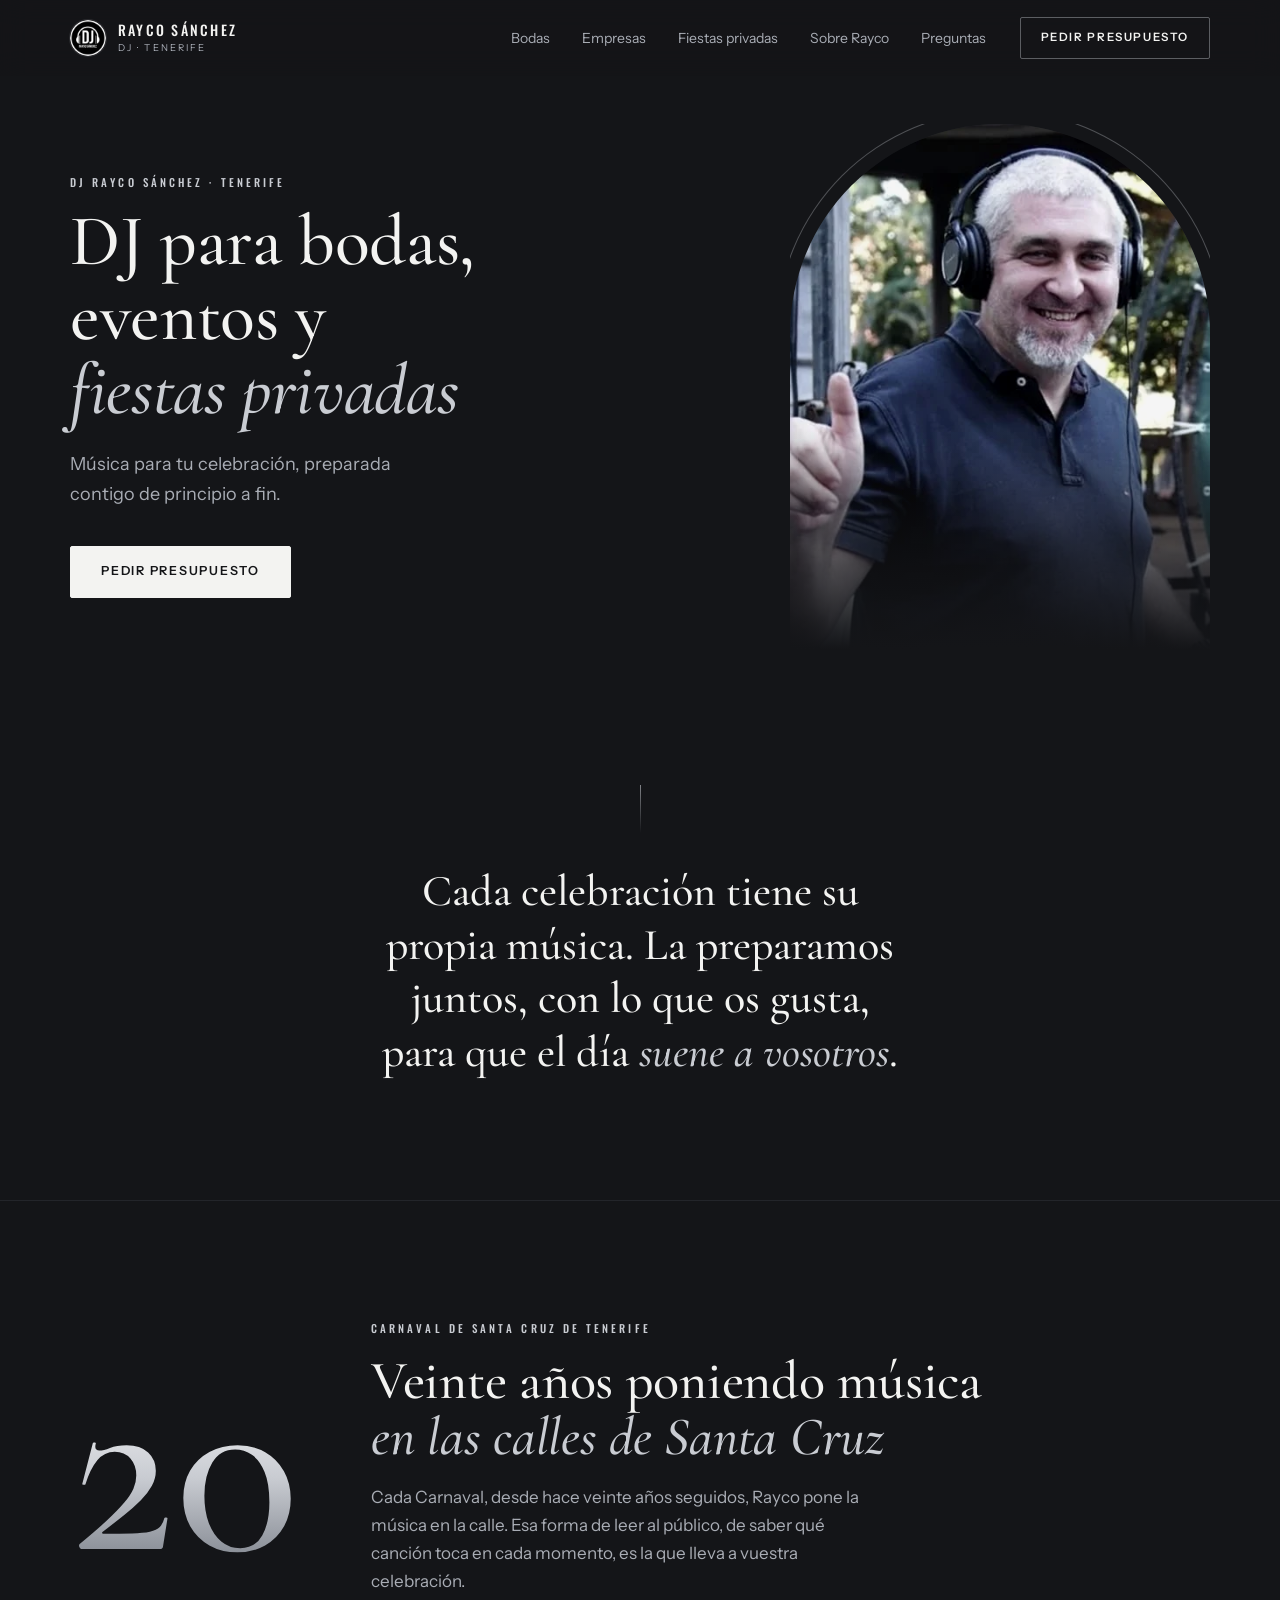
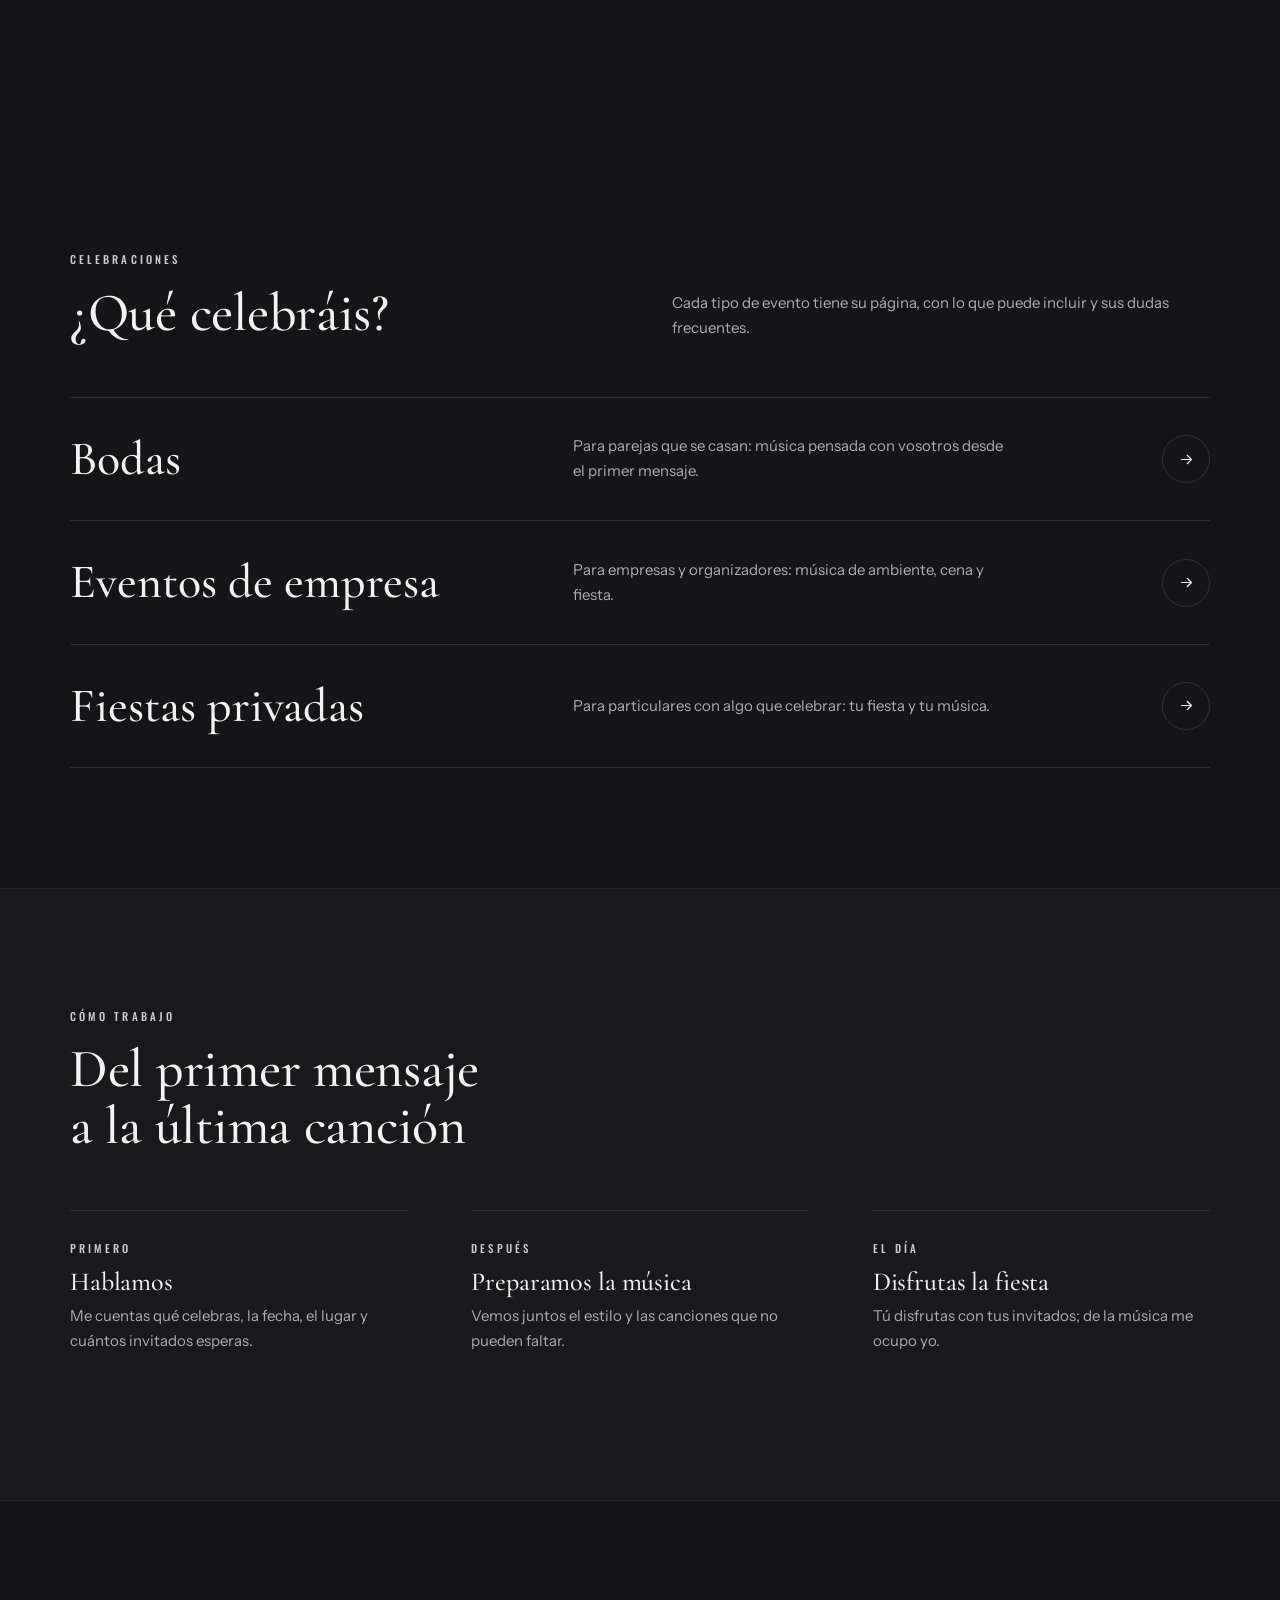
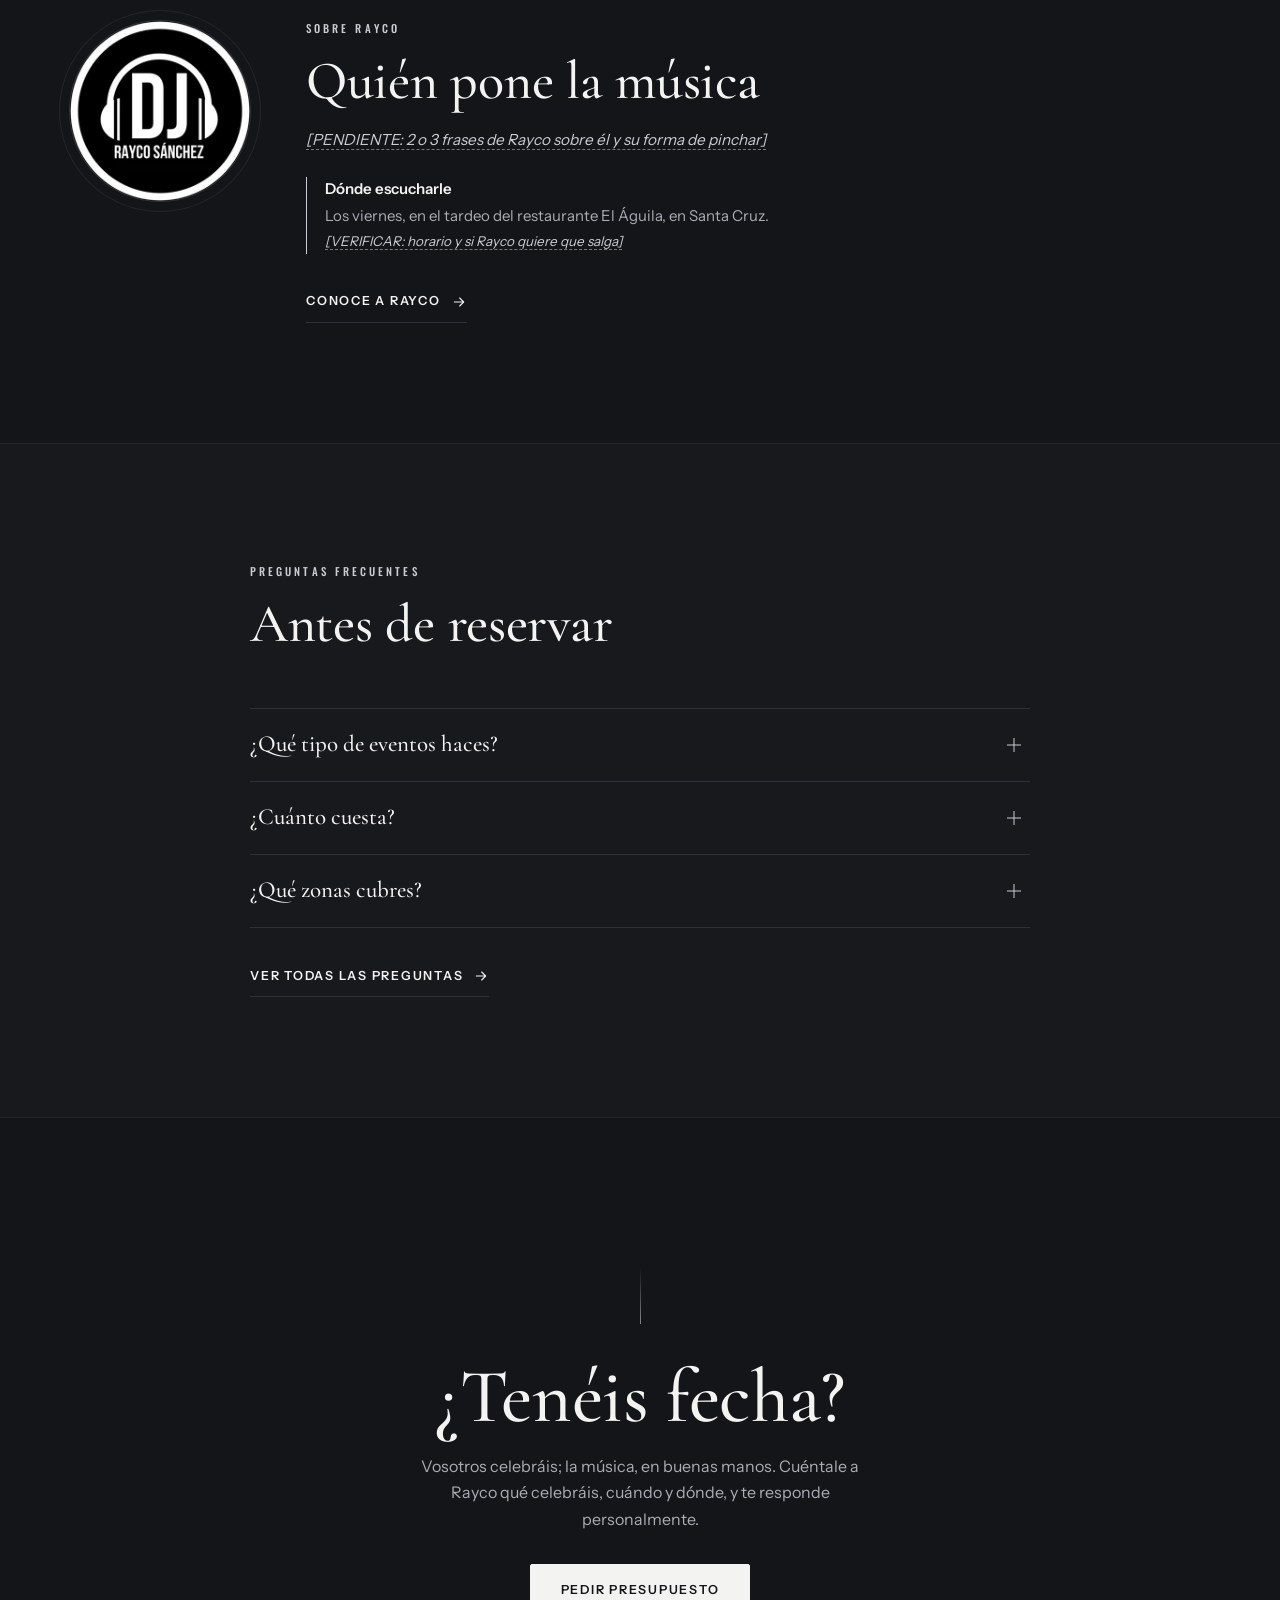
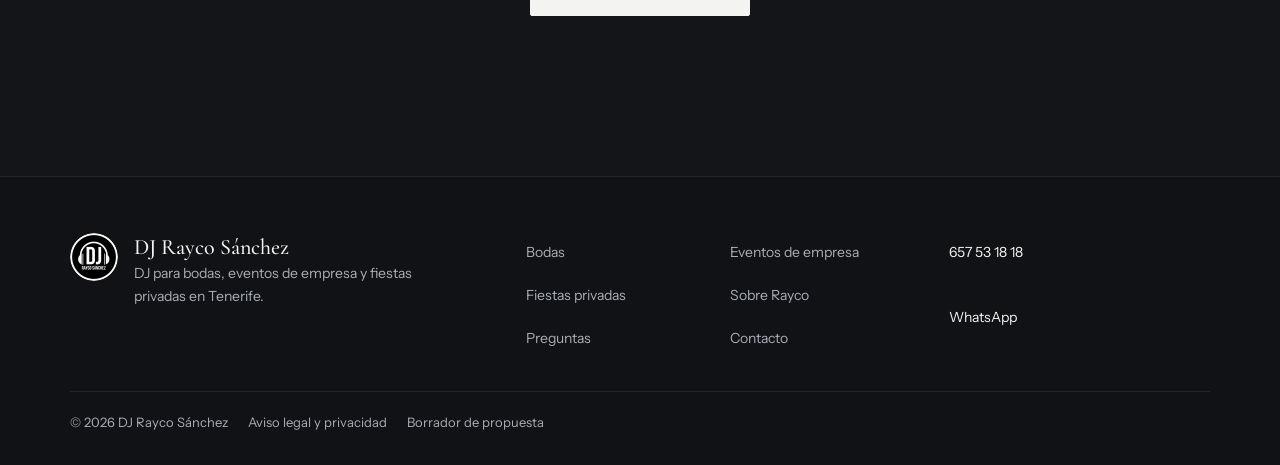
==== index.html @ 78d3677a "Demo privada de la web de DJ Rayco Sánchez (versión 3, borrador) Co-Authored-By: Claude Opus 5.5 <no" ====
<!doctype html>
<html lang="es">
<head>
<meta charset="utf-8">
<meta name="viewport" content="width=device-width, initial-scale=1, viewport-fit=cover">
<meta name="robots" content="noindex, nofollow">
<title>DJ Rayco Sánchez · DJ para bodas, eventos y fiestas privadas</title>
<meta name="description" content="DJ Rayco Sánchez: DJ para bodas, eventos de empresa y fiestas privadas en Tenerife. Pide presupuesto o llama al 657 53 18 18.">
<link rel="canonical" href="https://DOMINIO-PENDIENTE/">
<meta name="theme-color" content="#141518">
<meta property="og:type" content="website">
<meta property="og:locale" content="es_ES">
<meta property="og:site_name" content="DJ Rayco Sánchez">
<meta property="og:title" content="DJ Rayco Sánchez · DJ para bodas, eventos y fiestas privadas">
<meta property="og:description" content="DJ Rayco Sánchez: DJ para bodas, eventos de empresa y fiestas privadas en Tenerife. Pide presupuesto o llama al 657 53 18 18.">
<meta property="og:url" content="https://DOMINIO-PENDIENTE/">
<meta property="og:image" content="https://DOMINIO-PENDIENTE/img/og-rayco.jpg">
<meta property="og:image:width" content="1200"><meta property="og:image:height" content="630">
<meta name="twitter:card" content="summary_large_image">
<link rel="icon" type="image/png" sizes="32x32" href="img/favicon-32.png">
<link rel="apple-touch-icon" href="img/apple-touch-icon.png">
<link rel="preload" href="fuentes/cormorant-garamond-latin-500-normal.woff2" as="font" type="font/woff2" crossorigin>
<link rel="preload" as="image" href="img/rayco-portada-720.webp" imagesrcset="img/rayco-portada-480.webp 480w, img/rayco-portada-720.webp 720w, img/rayco-portada-960.webp 960w" imagesizes="(min-width:1000px) 440px, (min-width:600px) 400px, 86vw">
<link rel="stylesheet" href="css/estilo.css">
<script type="application/ld+json">{"@context": "https://schema.org", "@type": "Person", "name": "DJ Rayco Sánchez", "jobTitle": "DJ", "telephone": "+34657531818", "url": "https://DOMINIO-PENDIENTE/", "image": "https://DOMINIO-PENDIENTE/img/rayco-portada-720.webp", "knowsAbout": ["Bodas", "Eventos de empresa", "Fiestas privadas"]}</script>
<script type="application/ld+json">{"@context": "https://schema.org", "@type": "WebSite", "name": "DJ Rayco Sánchez", "url": "https://DOMINIO-PENDIENTE/", "inLanguage": "es"}</script>
</head>
<body>
<a class="saltar" href="#contenido">Saltar al contenido</a>
<header class="cabecera">
  <div class="envoltura">
    <a class="marca" href="./" aria-label="DJ Rayco Sánchez, inicio"><img src="img/logo-96.webp" width="36" height="36" alt=""><span>Rayco Sánchez<small>DJ · Tenerife</small></span></a>
    <nav class="menu" aria-label="Principal"><ul><li><a href="bodas/">Bodas</a></li><li><a href="empresas/">Empresas</a></li><li><a href="fiestas/">Fiestas privadas</a></li><li><a href="sobre-rayco/">Sobre Rayco</a></li><li><a href="preguntas/">Preguntas</a></li></ul></nav>
    <a class="boton fino cab-presupuesto" href="contacto/">Pedir presupuesto</a>
    <button class="abrir-menu" type="button" aria-expanded="false" aria-controls="menu-movil"><span>Menú</span><i aria-hidden="true"></i></button>
  </div>
</header>
<div class="menu-movil" id="menu-movil" role="dialog" aria-modal="true" aria-label="Menú" aria-hidden="true" inert>
  <div class="arriba"><a class="marca" href="./" aria-label="DJ Rayco Sánchez, inicio"><img src="img/logo-96.webp" width="36" height="36" alt=""><span>Rayco Sánchez<small>DJ · Tenerife</small></span></a><button class="cerrar" type="button" aria-label="Cerrar menú"><svg viewBox="0 0 24 24" fill="none" stroke="currentColor" stroke-width="1.8" stroke-linecap="round" stroke-linejoin="round" aria-hidden="true"><path d="M6 6l12 12M18 6L6 18"/></svg></button></div>
  <nav aria-label="Menú del móvil"><ul><li><a href="./" aria-current="page">Inicio</a></li><li><a href="bodas/">Bodas</a></li><li><a href="empresas/">Eventos de empresa</a></li><li><a href="fiestas/">Fiestas privadas</a></li><li><a href="sobre-rayco/">Sobre Rayco</a></li><li><a href="preguntas/">Preguntas</a></li><li><a href="contacto/">Contacto</a></li></ul></nav>
  <div class="pie-menu">
    <a class="boton principal" href="contacto/">Pedir presupuesto</a>
    <p>o llama al <a href="tel:+34657531818">657 53 18 18</a></p>
  </div>
</div>
<main id="contenido">
<section class="portada" aria-labelledby="t-portada">
  <div class="envoltura">
    <figure class="arco entra" style="--i:0">
      <picture><img src="img/rayco-portada-720.webp" srcset="img/rayco-portada-480.webp 480w, img/rayco-portada-720.webp 720w, img/rayco-portada-960.webp 960w" sizes="(min-width:1000px) 440px, (min-width:600px) 400px, 86vw" width="720" height="900" alt="Rayco Sánchez sonriendo con los cascos puestos junto a su equipo de DJ, al aire libre" fetchpriority="high"></picture>
    </figure>
    <div class="portada-texto">
      <p class="ante entra" style="--i:1">DJ Rayco Sánchez · Tenerife</p>
      <h1 id="t-portada" class="entra" style="--i:2">DJ para bodas, eventos y <em>fiestas privadas</em></h1>
      <p class="entradilla entra" style="--i:3">Música para tu celebración, preparada contigo de principio a fin.</p>
      <div class="entra" style="--i:4"><a class="boton principal" href="contacto/" data-cta>Pedir presupuesto</a></div>
    </div>
  </div>
</section>

<section class="presentacion" aria-label="Cómo es Rayco">
  <div class="envoltura">
    <p class="frase">Cada celebración tiene su propia música. La preparamos juntos, con lo que os gusta, para que el día <em>suene a vosotros</em>.</p>
  </div>
</section>

<section class="carnaval" aria-labelledby="t-carnaval">
  <div class="envoltura">
    <p class="cifra" aria-hidden="true">20</p>
    <div>
      <p class="ante">Carnaval de Santa Cruz de Tenerife</p>
      <h2 id="t-carnaval">Veinte años poniendo música <em>en las calles de Santa Cruz</em></h2>
      <p class="entradilla">Cada Carnaval, desde hace veinte años seguidos, Rayco pone la música en la calle. Esa forma de leer al público, de saber qué canción toca en cada momento, es la que lleva a vuestra celebración.</p>
    </div>
  </div>
</section>

<section class="seccion" aria-labelledby="t-celebraciones">
  <div class="envoltura">
    <div class="titulo-seccion"><p class="ante">Celebraciones</p><h2 id="t-celebraciones">¿Qué celebráis?</h2><p class="nota">Cada tipo de evento tiene su página, con lo que puede incluir y sus dudas frecuentes.</p></div>
    <ul class="celebraciones"><li class="aparece" style="--i:0"><a href="bodas/">
  <span class="nombre">Bodas</span>
  <span class="desc">Para parejas que se casan: música pensada con vosotros desde el primer mensaje.</span>
  <span class="ir"><svg viewBox="0 0 24 24" fill="none" stroke="currentColor" stroke-width="1.6" stroke-linecap="round" stroke-linejoin="round" aria-hidden="true"><path d="M5 12h14M13 6l6 6-6 6"/></svg></span>
</a></li><li class="aparece" style="--i:1"><a href="empresas/">
  <span class="nombre">Eventos de empresa</span>
  <span class="desc">Para empresas y organizadores: música de ambiente, cena y fiesta.</span>
  <span class="ir"><svg viewBox="0 0 24 24" fill="none" stroke="currentColor" stroke-width="1.6" stroke-linecap="round" stroke-linejoin="round" aria-hidden="true"><path d="M5 12h14M13 6l6 6-6 6"/></svg></span>
</a></li><li class="aparece" style="--i:2"><a href="fiestas/">
  <span class="nombre">Fiestas privadas</span>
  <span class="desc">Para particulares con algo que celebrar: tu fiesta y tu música.</span>
  <span class="ir"><svg viewBox="0 0 24 24" fill="none" stroke="currentColor" stroke-width="1.6" stroke-linecap="round" stroke-linejoin="round" aria-hidden="true"><path d="M5 12h14M13 6l6 6-6 6"/></svg></span>
</a></li></ul>
  </div>
</section>

<section class="seccion tono" aria-labelledby="t-como">
  <div class="envoltura">
    <div class="titulo-seccion"><p class="ante">Cómo trabajo</p><h2 id="t-como">Del primer mensaje a la última canción</h2></div>
    <ol class="pasos"><li class="aparece" style="--i:0"><span class="cuando">Primero</span><h3>Hablamos</h3><p>Me cuentas qué celebras, la fecha, el lugar y cuántos invitados esperas.</p></li><li class="aparece" style="--i:1"><span class="cuando">Después</span><h3>Preparamos la música</h3><p>Vemos juntos el estilo y las canciones que no pueden faltar.</p></li><li class="aparece" style="--i:2"><span class="cuando">El día</span><h3>Disfrutas la fiesta</h3><p>Tú disfrutas con tus invitados; de la música me ocupo yo.</p></li></ol>
  </div>
</section>

<section class="seccion" aria-labelledby="t-sobre">
  <div class="envoltura sobre-corto">
    <img class="logo-grande" src="img/logo-192.webp" width="192" height="192" alt="Logo de DJ Rayco Sánchez: cascos alrededor de las letras DJ" loading="lazy">
    <div>
      <p class="ante">Sobre Rayco</p>
      <h2 id="t-sobre">Quién pone la música</h2>
      <p class="entradilla"><span class="pend">[PENDIENTE: 2 o 3 frases de Rayco sobre él y su forma de pinchar]</span></p>
      <p class="donde"><strong>Dónde escucharle</strong>Los viernes, en el tardeo del restaurante El Águila, en Santa Cruz. <span class="pend">[VERIFICAR: horario y si Rayco quiere que salga]</span></p>
      <a class="enlace" href="sobre-rayco/">Conoce a Rayco <svg viewBox="0 0 24 24" fill="none" stroke="currentColor" stroke-width="1.6" stroke-linecap="round" stroke-linejoin="round" aria-hidden="true"><path d="M5 12h14M13 6l6 6-6 6"/></svg></a>
    </div>
  </div>
</section>

<section class="seccion tono" aria-labelledby="t-dudas">
  <div class="envoltura estrecha">
    <div class="titulo-seccion"><p class="ante">Preguntas frecuentes</p><h2 id="t-dudas">Antes de reservar</h2></div>
    <div class="preguntas"><details><summary>¿Qué tipo de eventos haces?<i aria-hidden="true"></i></summary><div class="respuesta"><p>Bodas, eventos de empresa y fiestas privadas.</p></div></details><details><summary>¿Cuánto cuesta?<i aria-hidden="true"></i></summary><div class="respuesta"><p>Depende de la fecha, el lugar y lo que necesites. Cuéntaselo a Rayco en el formulario y te prepara el presupuesto.</p></div></details><details><summary>¿Qué zonas cubres?<i aria-hidden="true"></i></summary><div class="respuesta"><p>Trabajo en Tenerife. <span class="pend">[PENDIENTE: zonas o municipios de la isla que cubre]</span></p></div></details></div>
    <a class="enlace" href="preguntas/">Ver todas las preguntas <svg viewBox="0 0 24 24" fill="none" stroke="currentColor" stroke-width="1.6" stroke-linecap="round" stroke-linejoin="round" aria-hidden="true"><path d="M5 12h14M13 6l6 6-6 6"/></svg></a>
  </div>
</section>

<section class="final" aria-labelledby="final-t">
  <div class="envoltura">
    <span class="adorno" aria-hidden="true"></span>
    <h2 id="final-t">¿Tenéis fecha?</h2>
    <p>Vosotros celebráis; la música, en buenas manos. Cuéntale a Rayco qué celebráis, cuándo y dónde, y te responde personalmente.</p>
    <a class="boton principal" href="contacto/" data-cta>Pedir presupuesto</a>
  </div>
</section>
</main>
<footer class="pie">
  <div class="envoltura">
    <div class="pie-marca">
      <img src="img/logo-96.webp" width="48" height="48" alt="Logo de DJ Rayco Sánchez" loading="lazy">
      <p><strong>DJ Rayco Sánchez</strong><br>DJ para bodas, eventos de empresa y fiestas privadas en Tenerife.</p>
    </div>
    <nav aria-label="Pie"><ul><li><a href="bodas/">Bodas</a></li><li><a href="empresas/">Eventos de empresa</a></li><li><a href="fiestas/">Fiestas privadas</a></li><li><a href="sobre-rayco/">Sobre Rayco</a></li><li><a href="preguntas/">Preguntas</a></li><li><a href="contacto/">Contacto</a></li></ul></nav>
    <ul class="pie-contacto">
      <li><a href="tel:+34657531818">657 53 18 18</a></li>
      <li><a href="https://wa.me/34657531818?text=Hola%2C%20Rayco.%20Quiero%20pedir%20presupuesto%20para%20mi%20evento." target="_blank" rel="noopener">WhatsApp</a></li>
    </ul>
    <div class="legal"><span>© 2026 DJ Rayco Sánchez</span><a href="legal/">Aviso legal y privacidad</a><span>Borrador de propuesta</span></div>
  </div>
</footer>
<aside class="accion-fija" aria-label="Contactar con Rayco">
  <a class="presu" href="contacto/">Pedir presupuesto</a>
  <a class="tel" href="tel:+34657531818" aria-label="Llamar a Rayco al 657 53 18 18"><svg viewBox="0 0 24 24" fill="none" stroke="currentColor" stroke-width="1.6" stroke-linecap="round" stroke-linejoin="round" aria-hidden="true"><path d="M5 4h4l2 5-2.5 1.5a11 11 0 0 0 5 5L15 13l5 2v4a2 2 0 0 1-2 2A16 16 0 0 1 3 6a2 2 0 0 1 2-2"/></svg></a>
</aside>
<script src="js/web.js" defer></script>
</body>
</html>
---- css/estilo.css ----
/* DJ Rayco Sánchez · borrador de propuesta (versión 3)
   Elegante y sencilla: grafito con capas, blanco y plata. Titulares con serif fina, textos limpios.
   Un solo gesto de marca: el arco que enmarca la foto de Rayco en la portada. */

@font-face{font-family:"Cormorant Garamond";src:url("../fuentes/cormorant-garamond-latin-500-normal.woff2") format("woff2");font-weight:500;font-style:normal;font-display:swap}
@font-face{font-family:"Cormorant Garamond";src:url("../fuentes/cormorant-garamond-latin-500-italic.woff2") format("woff2");font-weight:500;font-style:italic;font-display:swap}
@font-face{font-family:"Oswald";src:url("../fuentes/oswald-latin-500-normal.woff2") format("woff2");font-weight:500;font-display:swap}
@font-face{font-family:"Instrument Sans";src:url("../fuentes/instrument-sans-latin-400-normal.woff2") format("woff2");font-weight:400;font-display:swap}
@font-face{font-family:"Instrument Sans";src:url("../fuentes/instrument-sans-latin-600-normal.woff2") format("woff2");font-weight:600;font-display:swap}

:root{
  --fondo:#141518;        /* grafito: oscuro, pero no negro puro */
  --fondo2:#18191d;
  --capa:#1e2024;
  --linea:#2e3137;
  --linea-suave:#23252a;
  --blanco:#f3f3f1;
  --gris:#a9adb5;
  --plata:#c9ccd2;
  --serif:"Cormorant Garamond","Iowan Old Style","Times New Roman",serif;
  --etiqueta:"Oswald","Arial Narrow",sans-serif;
  --texto:"Instrument Sans",system-ui,-apple-system,"Segoe UI",sans-serif;
  --ancho:1180px;
  --cab:64px;
  --sale:cubic-bezier(.23,1,.32,1);
  color-scheme:dark;
}

*,*::before,*::after{box-sizing:border-box}
html{-webkit-text-size-adjust:100%;scroll-padding-top:calc(var(--cab) + 16px)}
body{margin:0;background:var(--fondo);color:var(--blanco);font:400 16px/1.65 var(--texto);overflow-x:hidden;-webkit-tap-highlight-color:transparent;
  padding-bottom:calc(84px + env(safe-area-inset-bottom))}
img{max-width:100%;height:auto;display:block}
a{color:inherit}
:focus-visible{outline:1.5px solid var(--blanco);outline-offset:3px;border-radius:2px}
.oculto{position:absolute!important;width:1px;height:1px;overflow:hidden;clip:rect(0 0 0 0);white-space:nowrap}
.saltar{position:absolute;left:12px;top:-60px;z-index:100;background:var(--blanco);color:#111;padding:10px 14px;font-weight:600;text-decoration:none}
.saltar:focus{top:12px}
.envoltura{width:100%;max-width:var(--ancho);margin:0 auto;padding-left:max(20px,env(safe-area-inset-left,0px));padding-right:max(20px,env(safe-area-inset-right,0px))}
.envoltura.estrecha{max-width:820px}

/* Lo que falta confirmar: discreto pero visible */
.pend{color:var(--plata);border-bottom:1px dashed rgba(201,204,210,.55);font:italic 400 .9em/1.5 var(--texto);letter-spacing:0;text-transform:none}

/* Tipografía */
h1,h2,h3{font-family:var(--serif);font-weight:500;line-height:1.04;letter-spacing:-.005em;margin:0;text-wrap:balance}
h1{font-size:clamp(38px,10.4vw,74px)}
h2{font-size:clamp(34px,7.6vw,54px)}
h3{font-size:26px;line-height:1.1}
em{font-style:italic;color:var(--plata)}
p{margin:0 0 1em}
.ante{font:500 11px/1.3 var(--etiqueta);letter-spacing:.28em;text-transform:uppercase;color:var(--plata);margin:0 0 18px}
.entradilla{color:var(--gris);font-size:17px;max-width:46ch}
.nota{color:var(--gris);font-size:15px;max-width:56ch;margin:14px 0 0}

/* Botones: rectos, finos y formales */
.botones{display:flex;flex-wrap:wrap;gap:12px}
.boton{display:inline-flex;align-items:center;justify-content:center;gap:10px;min-height:52px;padding:0 30px;border-radius:2px;white-space:nowrap;cursor:pointer;
  font:600 12.5px/1 var(--texto);letter-spacing:.14em;text-transform:uppercase;text-decoration:none;
  border:1px solid rgba(201,204,210,.4);background:transparent;color:var(--blanco);
  transition:transform 160ms ease-out,background-color 200ms ease,border-color 200ms ease,color 200ms ease}
.boton:active{transform:scale(.97)}
.boton svg{width:17px;height:17px;flex:none}
.boton.principal{background:var(--blanco);border-color:var(--blanco);color:#141518}
.boton.fino{min-height:42px;padding:0 20px;font-size:11.5px}
.enlace{display:inline-flex;align-items:center;gap:10px;margin-top:28px;padding:12px 0;font:600 12.5px/1 var(--texto);letter-spacing:.14em;text-transform:uppercase;text-decoration:none;color:var(--blanco);border-bottom:1px solid var(--linea)}
.enlace svg{width:16px;height:16px;transition:transform 200ms var(--sale)}
@media (hover:hover) and (pointer:fine){
  .boton:hover{border-color:var(--blanco);background:rgba(243,243,241,.06)}
  .boton.principal:hover{background:#fff;color:#000}
  .enlace:hover{border-color:var(--plata)}
  .enlace:hover svg{transform:translateX(4px)}
}

/* Cabecera */
.cabecera{position:fixed;top:0;left:0;right:0;z-index:40;height:var(--cab);background:rgba(20,21,24,.9);backdrop-filter:blur(14px);-webkit-backdrop-filter:blur(14px);
  border-bottom:1px solid transparent;transition:border-color 250ms ease}
.cabecera.solida{border-bottom-color:var(--linea-suave)}
.cabecera .envoltura{height:100%;display:flex;align-items:center;justify-content:space-between;gap:20px}
.marca{display:flex;align-items:center;gap:12px;min-height:44px;text-decoration:none}
.marca img{width:36px;height:36px;border-radius:50%;box-shadow:0 0 0 1px rgba(255,255,255,.1)}
.marca span{font:500 14px/1.05 var(--etiqueta);letter-spacing:.16em;text-transform:uppercase}
.marca small{display:block;font:500 9.5px/1 var(--texto);letter-spacing:.22em;color:var(--gris);margin-top:5px}
.menu,.cab-presupuesto{display:none}
.abrir-menu{display:inline-flex;align-items:center;gap:12px;min-height:44px;padding:0 2px 0 8px;background:none;border:0;color:var(--blanco);cursor:pointer;
  font:500 11px/1 var(--etiqueta);letter-spacing:.24em;text-transform:uppercase}
.abrir-menu i{display:grid;gap:6px;width:22px}
.abrir-menu i::before,.abrir-menu i::after{content:"";display:block;height:1px;background:currentColor}
.abrir-menu i::after{width:14px;justify-self:end}

/* Menú del móvil */
.menu-movil{position:fixed;inset:0;z-index:60;background:var(--fondo);display:flex;flex-direction:column;padding:10px 20px calc(28px + env(safe-area-inset-bottom));overflow-y:auto;
  opacity:0;visibility:hidden;transition:opacity 200ms ease,visibility 0s linear 200ms}
.menu-movil.abierta{opacity:1;visibility:visible;transition:opacity 220ms ease,visibility 0s}
.menu-movil .arriba{display:flex;justify-content:space-between;align-items:center;min-height:44px;margin-bottom:28px}
.menu-movil .cerrar{display:grid;place-items:center;width:44px;height:44px;background:none;border:0;color:var(--blanco);cursor:pointer;padding:0}
.menu-movil .cerrar svg{width:22px;height:22px}
.menu-movil ul{list-style:none;margin:0;padding:0}
.menu-movil li a{display:block;padding:13px 0;border-bottom:1px solid var(--linea-suave);text-decoration:none;font:500 28px/1.1 var(--serif)}
.menu-movil li a[aria-current="page"]{color:var(--plata);font-style:italic}
.menu-movil .pie-menu{margin-top:auto;padding-top:28px;display:grid;gap:14px;text-align:center}
.menu-movil .pie-menu .boton{width:100%}
.menu-movil .pie-menu p{margin:0;color:var(--gris);font-size:14px}
.menu-movil .pie-menu p a{color:var(--blanco);text-underline-offset:3px}

/* Portada: la foto de Rayco dentro de un arco */
.portada{padding:calc(var(--cab) + 16px) 0 56px}
.portada .envoltura{display:grid;justify-items:center;text-align:center;gap:22px}
.arco{position:relative;margin:0;width:min(76vw,340px,40svh);aspect-ratio:1/1.02}
.arco::before{content:"";position:absolute;inset:-9px -9px 18% -9px;border:1px solid rgba(201,204,210,.32);border-bottom:0;border-radius:1000px 1000px 0 0}
.arco picture{position:absolute;inset:0;overflow:hidden;border-radius:1000px 1000px 0 0;background:var(--capa)}
.arco img{width:100%;height:100%;object-fit:cover;object-position:50% 36%;filter:saturate(.72) contrast(1.04) brightness(.96)}
.arco picture::after{content:"";position:absolute;inset:0;background:linear-gradient(180deg,rgba(20,21,24,0) 58%,rgba(20,21,24,.7) 84%,var(--fondo) 100%)}
.portada h1{font-size:clamp(36px,9.6vw,72px);max-width:13ch;margin:0 auto 14px}
.portada .ante{margin-bottom:14px}
.portada .entradilla{margin:0 auto 20px;max-width:32ch;font-size:16px}

/* Frase de presentación */
.presentacion{padding:24px 0 72px}
.frase{font:500 clamp(27px,6.6vw,44px)/1.22 var(--serif);text-align:center;max-width:30ch;margin:0 auto;text-wrap:balance;color:var(--blanco)}
.frase::before{content:"";display:block;width:1px;height:48px;background:linear-gradient(var(--plata),transparent);margin:0 auto 32px;opacity:.6}

/* Carnaval: el lema, con la cifra grande en plata */
.carnaval{padding:72px 0;border-top:1px solid var(--linea-suave)}
.carnaval .envoltura{display:grid;gap:8px}
.cifra{font:500 132px/.8 var(--serif);margin:0;background:linear-gradient(180deg,#ffffff 0%,#c9ccd2 55%,#7d828b 100%);-webkit-background-clip:text;background-clip:text;color:transparent}
.carnaval h2{margin-bottom:18px}

/* Secciones */
.seccion{padding:72px 0}
.seccion.tono{background:var(--fondo2);border-top:1px solid var(--linea-suave);border-bottom:1px solid var(--linea-suave)}
.titulo-seccion{margin-bottom:36px}

/* Celebraciones: lista elegante, sin fotos (cada imagen vive en su página) */
.celebraciones{list-style:none;margin:0;padding:0;border-top:1px solid var(--linea)}
.celebraciones li{border-bottom:1px solid var(--linea)}
.celebraciones a{display:grid;grid-template-columns:1fr 44px;gap:6px 16px;align-items:center;padding:24px 0;text-decoration:none}
.celebraciones .nombre{font:500 34px/1.05 var(--serif);transition:color 220ms ease,transform 300ms var(--sale)}
.celebraciones .desc{grid-column:1;color:var(--gris);font-size:15px;max-width:44ch}
.celebraciones .ir{grid-column:2;grid-row:1/span 2;width:44px;height:44px;border:1px solid var(--linea);border-radius:50%;display:grid;place-items:center;transition:background-color 220ms ease,border-color 220ms ease,color 220ms ease}
.celebraciones .ir svg{width:17px;height:17px}
@media (hover:hover) and (pointer:fine){
  .celebraciones a:hover .nombre{color:var(--plata);transform:translateX(6px)}
  .celebraciones a:hover .ir{background:var(--blanco);border-color:var(--blanco);color:#141518}
}

/* Pasos */
.pasos{list-style:none;margin:0;padding:0;display:grid}
.pasos li{padding:26px 0;border-top:1px solid var(--linea)}
.pasos li:last-child{border-bottom:1px solid var(--linea)}
.cuando{display:block;font:500 11px/1 var(--etiqueta);letter-spacing:.28em;text-transform:uppercase;color:var(--plata);margin-bottom:14px}
.pasos h3{margin-bottom:8px}
.pasos p{color:var(--gris);margin:0;font-size:15px;max-width:36ch}

/* Sobre Rayco (resumen en Inicio) */
.sobre-corto{display:grid;gap:30px}
.logo-grande{width:112px;height:112px;border-radius:50%;box-shadow:0 0 0 1px var(--linea),0 0 0 10px var(--fondo),0 0 0 11px var(--linea-suave)}
.sobre-corto h2{margin-bottom:16px}
.donde{margin:24px 0 0;padding-left:18px;border-left:1px solid var(--plata);color:var(--gris);font-size:15px;max-width:52ch}
.donde strong{display:block;color:var(--blanco);font-weight:600;margin-bottom:2px}
.cab-pagina .donde{margin:0 0 28px}

/* Preguntas */
.preguntas{border-top:1px solid var(--linea)}
.preguntas details{border-bottom:1px solid var(--linea)}
.preguntas summary{list-style:none;cursor:pointer;display:flex;justify-content:space-between;gap:18px;align-items:center;padding:20px 0;font:500 23px/1.2 var(--serif)}
.preguntas summary::-webkit-details-marker{display:none}
.preguntas summary i{flex:none;width:32px;height:32px;position:relative;transition:transform 220ms var(--sale)}
.preguntas summary i::before,.preguntas summary i::after{content:"";position:absolute;left:50%;top:50%;width:14px;height:1px;background:var(--plata);transform:translate(-50%,-50%)}
.preguntas summary i::after{transform:translate(-50%,-50%) rotate(90deg)}
.preguntas details[open] summary i{transform:rotate(45deg)}
.preguntas .respuesta{padding:0 0 22px;color:var(--gris);max-width:62ch}
.preguntas .respuesta p:last-child{margin:0}

/* Llamada final: solo letra, sin foto */
.final{padding:96px 0 104px;text-align:center}
.final .adorno{display:block;width:1px;height:56px;background:linear-gradient(transparent,var(--plata));margin:0 auto 34px;opacity:.6}
.final h2{font-size:clamp(42px,10vw,76px);margin-bottom:16px}
.final p{color:var(--gris);max-width:40ch;margin:0 auto 32px}

/* Cabecera de páginas interiores */
.cab-pagina{padding:calc(var(--cab) + 36px) 0 56px}
.cab-pagina .envoltura{display:grid;gap:40px;align-items:center}
.miga{display:flex;gap:10px;font:500 11px/1 var(--etiqueta);letter-spacing:.22em;text-transform:uppercase;color:var(--gris);margin-bottom:22px}
.miga a{text-decoration:none;padding:16px 0;margin:-16px 0}
.cab-pagina h1{margin-bottom:18px}
.cab-pagina .entradilla{margin-bottom:28px}
.imagen-cab{position:relative;margin:0 calc(-1 * max(20px,env(safe-area-inset-left,0px)));aspect-ratio:4/3;background:var(--capa)}
.imagen-cab img{width:100%;height:100%;object-fit:cover;object-position:50% 55%;filter:saturate(.8)}

/* Momentos del día */
.momentos{list-style:none;margin:0;padding:0;display:grid}
.momentos li{padding:24px 0;border-top:1px solid var(--linea)}
.momentos li:last-child{border-bottom:1px solid var(--linea)}
.momentos h3{margin-bottom:8px}
.momentos p{color:var(--gris);margin:0;font-size:15px;max-width:38ch}
.detalles{display:grid;gap:32px;margin-top:48px}
.detalles h3{font-size:24px;margin-bottom:12px}
.lista{list-style:none;margin:0;padding:0;display:grid;gap:10px}
.lista li{display:flex;gap:14px;color:var(--gris);font-size:15px}
.lista li::before{content:"";flex:none;width:16px;height:1px;margin-top:12px;background:var(--plata)}

/* Contacto */
.contacto{display:grid;gap:32px;padding-top:8px;padding-bottom:72px}
.form{display:grid;gap:20px}
.campo{display:grid;gap:8px}
.campo label,.campo legend{font:500 11px/1.2 var(--etiqueta);letter-spacing:.2em;text-transform:uppercase;color:var(--plata)}
.campo small{color:var(--gris);font:400 12px var(--texto);letter-spacing:0;text-transform:none}
.campo input,.campo textarea{width:100%;min-height:52px;background:var(--capa);border:1px solid var(--linea);border-radius:2px;color:var(--blanco);font:400 16px/1.4 var(--texto);padding:13px 14px;transition:border-color 200ms ease}
.campo textarea{min-height:120px;resize:vertical}
.campo input:focus,.campo textarea:focus{outline:none;border-color:var(--plata)}
.campo input::-webkit-calendar-picker-indicator{filter:invert(1);opacity:.7}
.dos{display:grid;gap:20px}
fieldset{border:0;margin:0;padding:0;min-width:0}
.chips{display:flex;flex-wrap:wrap;gap:8px;margin-top:6px}
.chips label{position:relative}
.chips input{position:absolute;opacity:0;inset:0;margin:0;cursor:pointer}
.chips span{display:inline-flex;align-items:center;min-height:44px;padding:0 16px;border-radius:2px;border:1px solid var(--linea);background:var(--capa);font:500 14px/1 var(--texto);transition:background-color 200ms ease,border-color 200ms ease,color 200ms ease,transform 160ms ease-out}
.chips input:checked+span{background:var(--blanco);border-color:var(--blanco);color:#141518;font-weight:600}
.chips input:focus-visible+span{outline:1.5px solid var(--blanco);outline-offset:3px}
.chips label:active span{transform:scale(.97)}
.acepto{display:flex;gap:12px;align-items:flex-start;font-size:14px;color:var(--gris)}
.acepto input{width:20px;height:20px;margin:2px 0 0;accent-color:#e9e9e7;flex:none}
.error{color:#ffa596;font-size:14px;min-height:1em;margin:0}
.form .botones .boton{width:100%}
.vista{background:var(--fondo2);border:1px solid var(--linea-suave);padding:24px;align-self:start}
.vista h2{font-size:28px;margin-bottom:6px}
.vista>p{color:var(--gris);font-size:14px}
.burbuja{background:#1d3329;border-radius:14px 14px 3px 14px;padding:14px;font-size:14px;white-space:pre-wrap;color:#eaf3ee;min-height:120px;margin:14px 0 18px}
.despues{margin:0;padding-left:20px;display:grid;gap:8px;color:var(--gris);font-size:14px}
.despues li::marker{color:var(--plata);font-family:var(--serif)}
.hecho{display:none;background:var(--capa);border:1px solid var(--linea);padding:18px;font-size:15px}
.hecho.visible{display:block}
.hecho .botones{margin-top:14px}
.hecho .boton{min-height:44px;padding:0 16px;width:auto!important}

/* Legal */
.texto-legal h2{font-size:32px;margin:40px 0 12px}
.texto-legal h2:first-child{margin-top:0}
.texto-legal p{color:var(--gris)}

/* Pie */
.pie{padding:56px 0 32px;color:var(--gris);font-size:14px;background:#111215;border-top:1px solid var(--linea-suave)}
.pie .envoltura{display:grid;gap:32px}
.pie-marca{display:flex;gap:16px;align-items:flex-start}
.pie-marca img{width:48px;height:48px;border-radius:50%;flex:none}
.pie-marca p{margin:0;max-width:34ch}
.pie-marca strong{color:var(--blanco);font:500 22px/1.3 var(--serif)}
.pie ul{list-style:none;margin:0;padding:0;display:grid;gap:4px}
.pie li a{display:inline-block;padding:8px 0;text-decoration:none}
.pie nav ul{grid-template-columns:1fr 1fr;column-gap:16px}
.pie-contacto a{color:var(--blanco)}
@media (hover:hover) and (pointer:fine){.pie a:hover{color:var(--blanco)}}
.pie .legal{border-top:1px solid var(--linea-suave);padding-top:20px;display:flex;flex-wrap:wrap;gap:6px 20px;font-size:13px}
.pie .legal a{text-decoration:none;padding:8px 0;margin:-8px 0}

/* Móvil: una sola acción discreta abajo. Se esconde cuando ya hay otro botón de presupuesto a la vista. */
.accion-fija{position:fixed;left:max(16px,env(safe-area-inset-left,0px));right:max(16px,env(safe-area-inset-right,0px));bottom:calc(14px + env(safe-area-inset-bottom));z-index:50;
  display:flex;gap:8px;transition:transform 260ms var(--sale),opacity 200ms ease}
.accion-fija a{display:flex;align-items:center;justify-content:center;min-height:52px;text-decoration:none;border-radius:2px;transition:transform 160ms ease-out}
.accion-fija a:active{transform:scale(.97)}
.accion-fija .presu{flex:1;background:var(--blanco);color:#141518;font:600 12.5px/1 var(--texto);letter-spacing:.14em;text-transform:uppercase;box-shadow:0 12px 32px rgba(0,0,0,.5)}
.accion-fija .tel{width:52px;flex:none;background:rgba(20,21,24,.88);backdrop-filter:blur(12px);-webkit-backdrop-filter:blur(12px);border:1px solid var(--linea);color:var(--blanco)}
.accion-fija .tel svg{width:19px;height:19px}
.accion-fija.escondida{transform:translateY(calc(100% + 24px));opacity:0;pointer-events:none}

/* Tableta */
@media (min-width:700px){
  .dos{grid-template-columns:1fr 1fr}
  .pasos{grid-template-columns:repeat(3,1fr);gap:40px}
  .pasos li,.pasos li:last-child{border-bottom:0}
  .momentos{grid-template-columns:repeat(3,1fr);gap:40px}
  .momentos li,.momentos li:last-child{border-bottom:0}
  .detalles{grid-template-columns:1fr 1fr;gap:56px}
  .sobre-corto{grid-template-columns:auto 1fr;gap:56px;align-items:start}
  .logo-grande{width:180px;height:180px}
  .imagen-cab{margin:0}
  .pie .envoltura{grid-template-columns:1.3fr 1.2fr .8fr}
  .pie .legal{grid-column:1/-1}
}

/* Ordenador */
@media (min-width:1000px){
  :root{--cab:76px}
  body{padding-bottom:0}
  .accion-fija{display:none}
  .menu{display:block;margin-left:auto}
  .menu ul{list-style:none;margin:0;padding:0;display:flex;gap:4px}
  .menu a{display:block;padding:12px 14px;text-decoration:none;font:500 14px/1 var(--texto);color:var(--gris);transition:color 200ms ease}
  .menu a[aria-current="page"]{color:var(--blanco)}
  .menu a[aria-current="page"]::after{content:"";display:block;height:1px;background:var(--plata);margin-top:7px}
  .menu a:hover{color:var(--blanco)}
  .cab-presupuesto{display:inline-flex}
  .abrir-menu{display:none}

  .portada{padding:calc(var(--cab) + 48px) 0 96px}
  .portada .envoltura{grid-template-columns:1fr 420px;justify-items:start;text-align:left;gap:96px;align-items:center}
  .portada .portada-texto{order:-1}
  .arco{width:420px;aspect-ratio:4/5}
  .arco::before{inset:-14px -14px 16% -14px}
  .portada h1{margin:0 0 22px;font-size:72px;max-width:12ch}
  .portada .entradilla{margin:0 0 36px;font-size:18px}

  .presentacion{padding:40px 0 120px}
  .carnaval{padding:120px 0}
  .carnaval .envoltura{grid-template-columns:auto 1fr;gap:72px;align-items:center}
  .cifra{font-size:260px}
  .seccion{padding:120px 0}
  .titulo-seccion{display:grid;grid-template-columns:1fr 1fr;column-gap:64px;align-items:end;margin-bottom:56px}
  .titulo-seccion .ante{grid-column:1/-1}
  .titulo-seccion .nota{margin:0;justify-self:end}
  .estrecha .titulo-seccion{display:block}
  .celebraciones a{grid-template-columns:1.1fr 1.3fr 48px;gap:32px;padding:36px 0}
  .celebraciones .nombre{font-size:48px}
  .celebraciones .desc{grid-column:2;grid-row:1}
  .celebraciones .ir{grid-column:3;grid-row:1;width:48px;height:48px}
  .pasos{gap:64px}
  .pasos li{padding-top:32px}
  .final{padding:150px 0 160px}

  .cab-pagina{padding:calc(var(--cab) + 72px) 0 104px}
  .cab-pagina.con-imagen .envoltura{grid-template-columns:1fr 1fr;gap:80px}
  .imagen-cab::before{content:"";position:absolute;inset:-14px;border:1px solid rgba(201,204,210,.22);pointer-events:none}
  .contacto{grid-template-columns:1.3fr .9fr;gap:64px;padding-bottom:120px}
  .form .botones .boton{width:auto}
  .vista{position:sticky;top:calc(var(--cab) + 24px)}
}

/* Movimiento: solo en ordenador y con medida */
@media (min-width:1000px) and (prefers-reduced-motion:no-preference){
  .portada .entra{opacity:0;transform:translateY(14px);animation:entra 800ms var(--sale) forwards;animation-delay:calc(var(--i) * 80ms + 150ms)}
  .portada .arco.entra{transform:none;animation-name:aparece-foto;animation-duration:1200ms}
  @keyframes entra{to{opacity:1;transform:none}}
  @keyframes aparece-foto{from{opacity:0;clip-path:inset(12% 0 0 0)}to{opacity:1;clip-path:inset(0)}}
  .aparece{opacity:0;transform:translateY(14px);transition:opacity 500ms ease,transform 650ms var(--sale);transition-delay:calc(var(--i,0) * 80ms)}
  .aparece.visto{opacity:1;transform:none}
}
@media (prefers-reduced-motion:reduce){
  *,*::before,*::after{animation:none!important;transition-duration:1ms!important;scroll-behavior:auto!important}
}
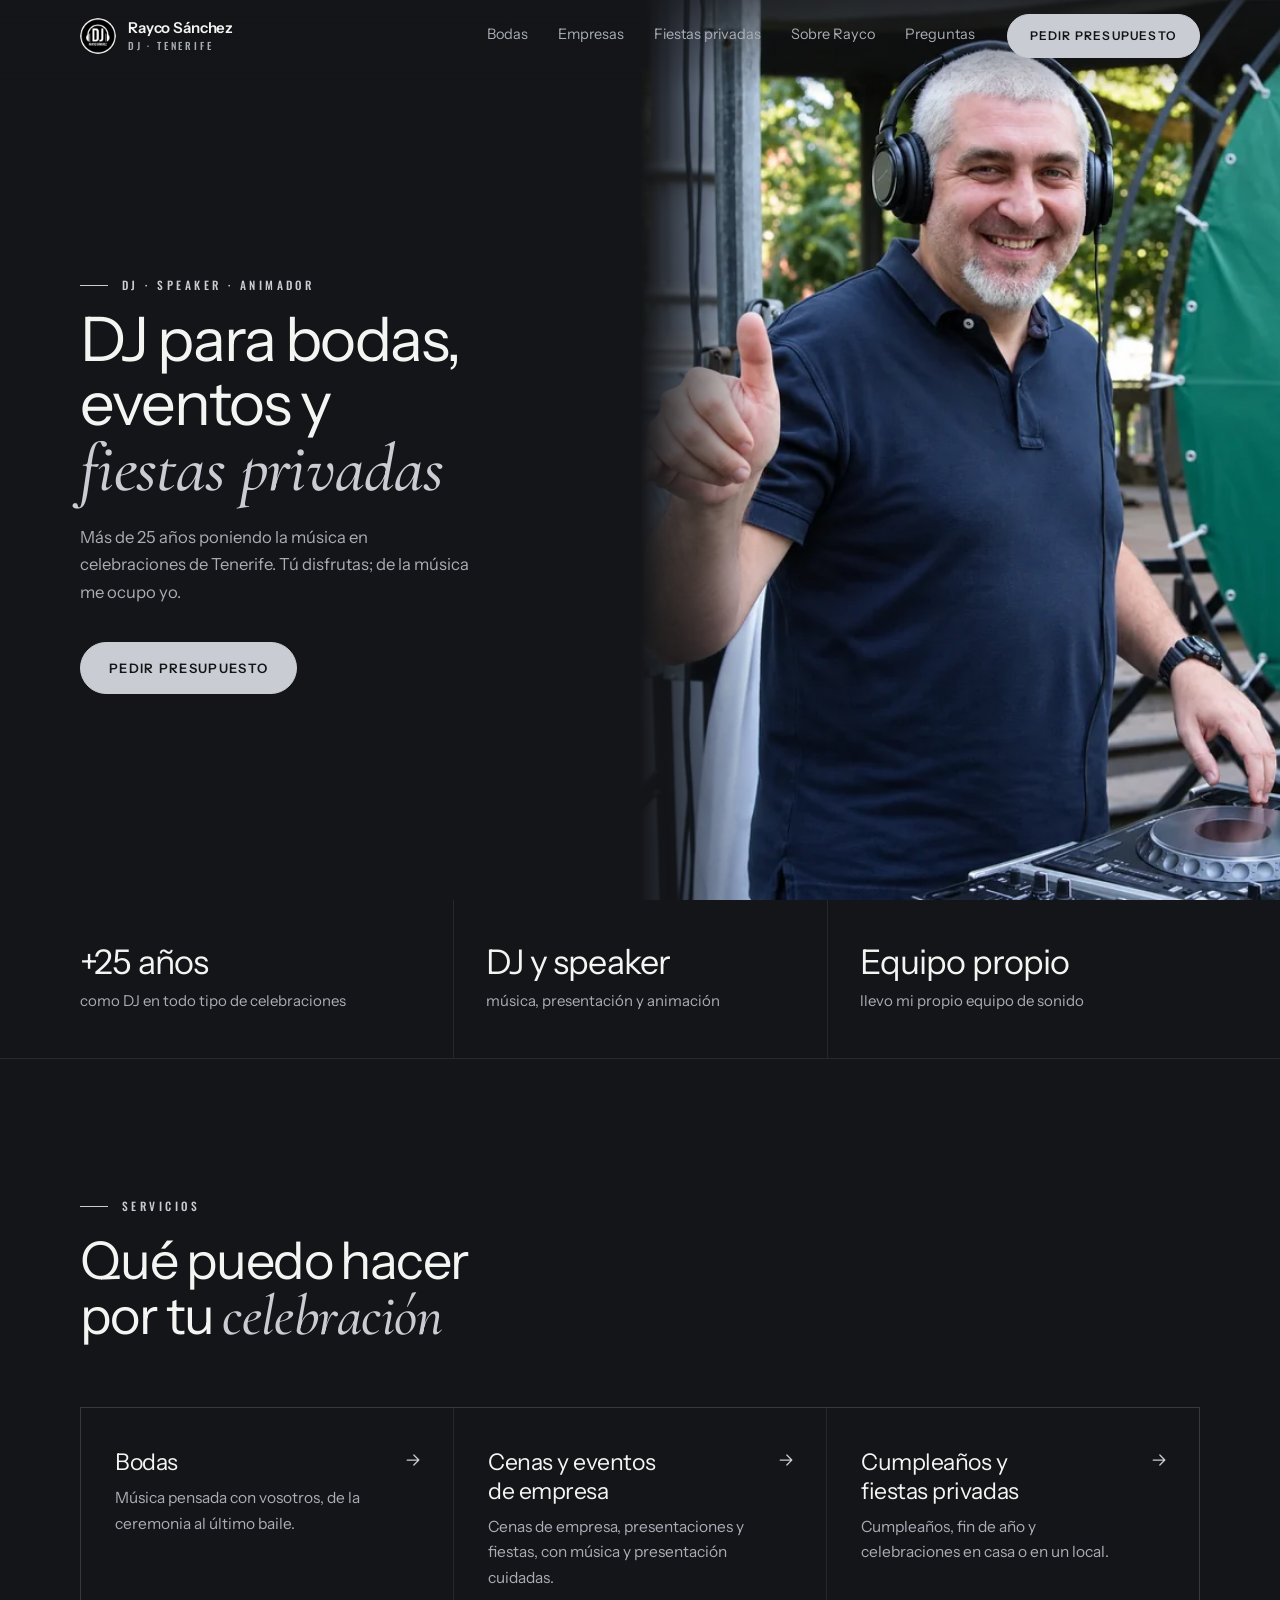
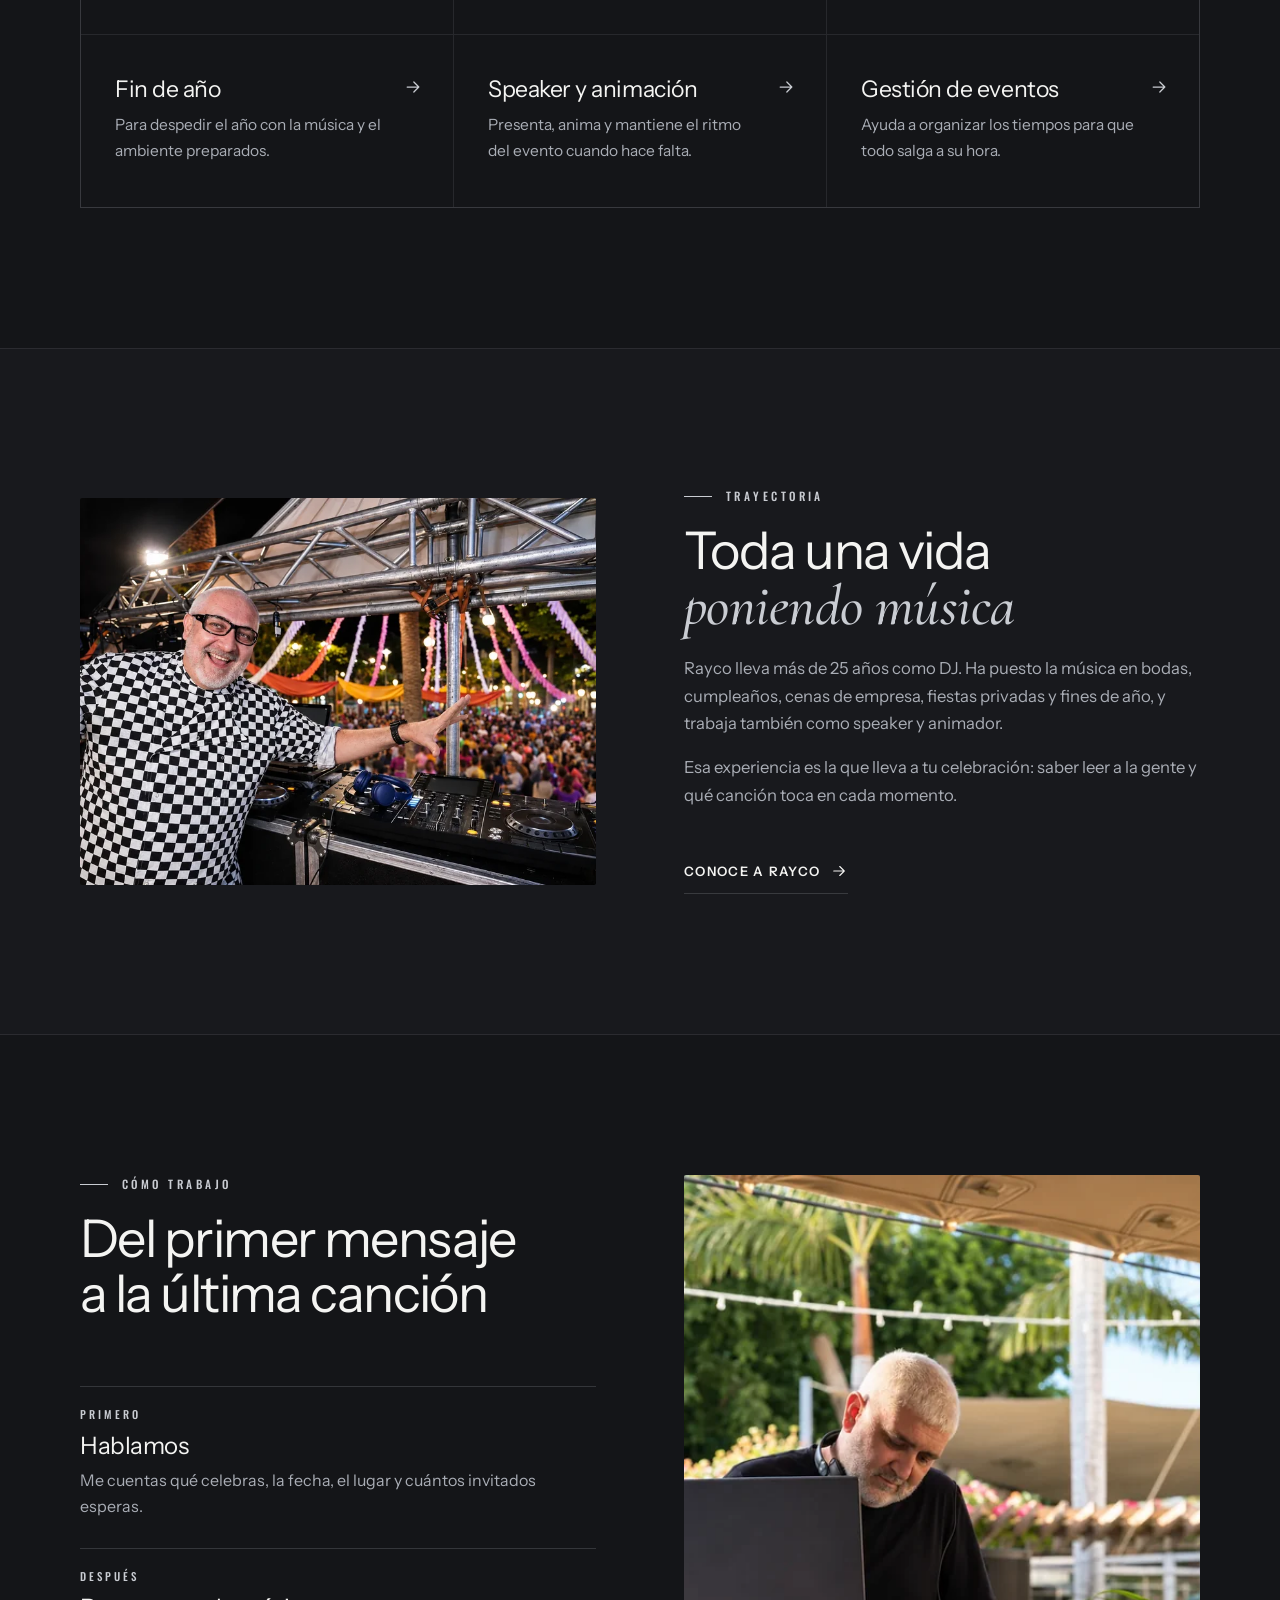
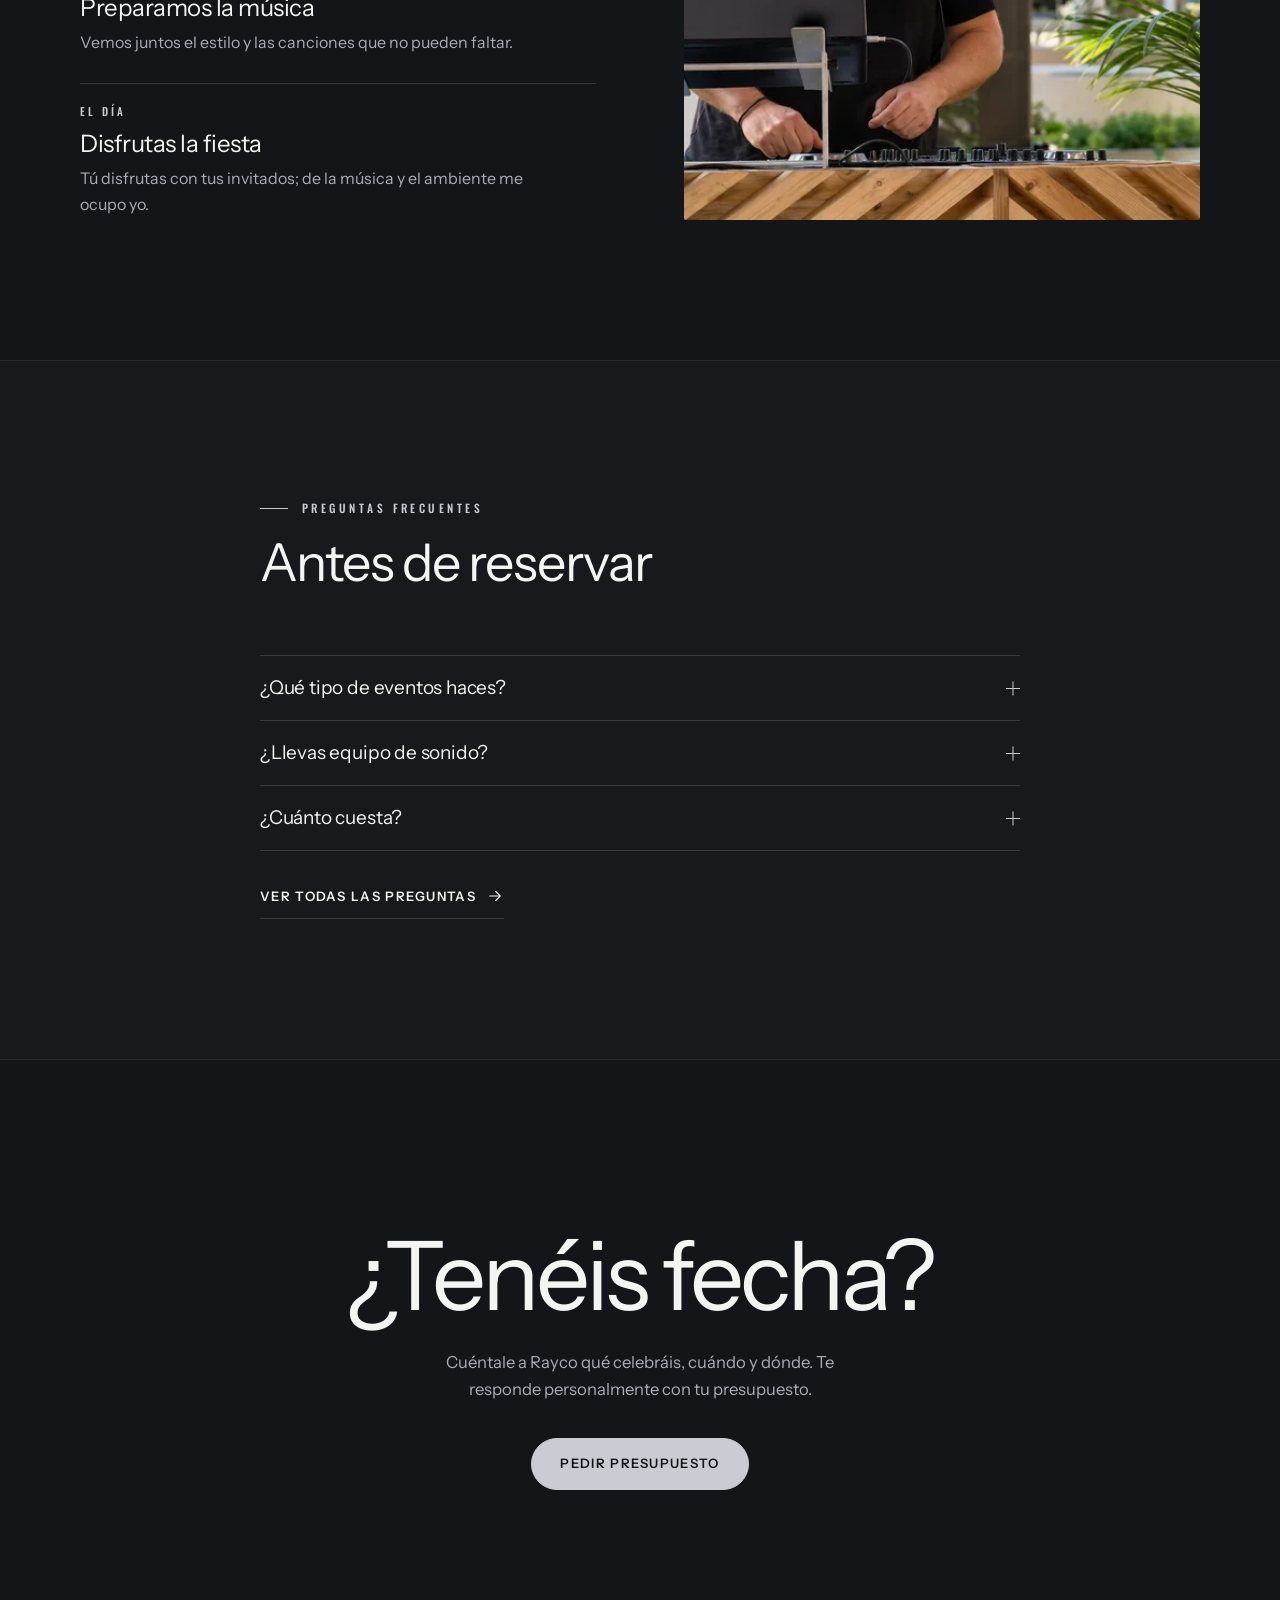
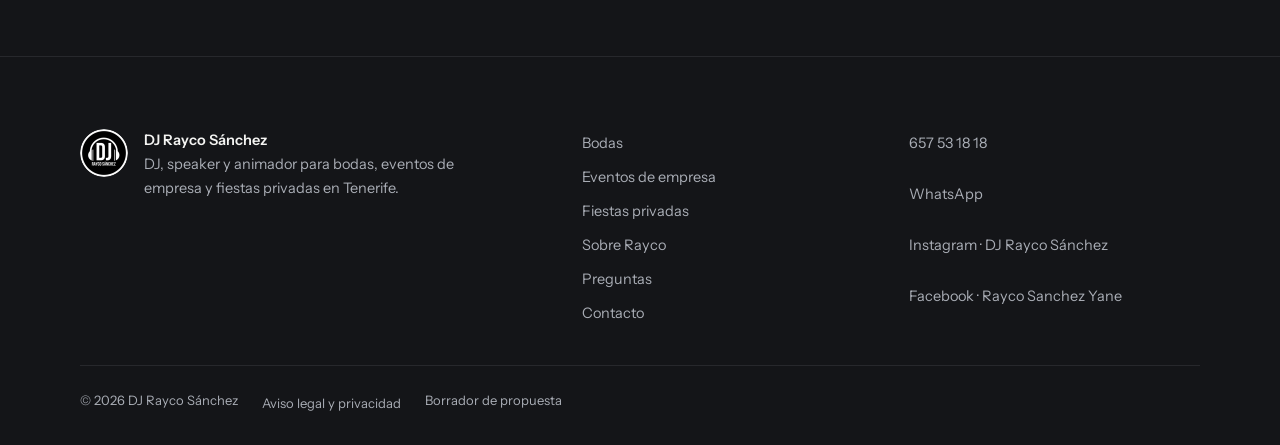
==== commit 5ab3adab: "Demo de la web de DJ Rayco Sánchez (versión 5: elegante, simple y profesional) Co-Authored-By: Claud" ====
--- a/index.html
+++ b/index.html
@@ -2,27 +2,28 @@
 <html lang="es">
 <head>
 <meta charset="utf-8">
+<meta name="robots" content="noindex, nofollow">
 <meta name="viewport" content="width=device-width, initial-scale=1, viewport-fit=cover">
-<meta name="robots" content="noindex, nofollow">
 <title>DJ Rayco Sánchez · DJ para bodas, eventos y fiestas privadas</title>
-<meta name="description" content="DJ Rayco Sánchez: DJ para bodas, eventos de empresa y fiestas privadas en Tenerife. Pide presupuesto o llama al 657 53 18 18.">
+<meta name="description" content="DJ Rayco Sánchez: DJ, speaker y animador para bodas, eventos de empresa y fiestas privadas en Tenerife. Pide presupuesto: 657 53 18 18.">
 <link rel="canonical" href="https://DOMINIO-PENDIENTE/">
 <meta name="theme-color" content="#141518">
 <meta property="og:type" content="website">
 <meta property="og:locale" content="es_ES">
 <meta property="og:site_name" content="DJ Rayco Sánchez">
 <meta property="og:title" content="DJ Rayco Sánchez · DJ para bodas, eventos y fiestas privadas">
-<meta property="og:description" content="DJ Rayco Sánchez: DJ para bodas, eventos de empresa y fiestas privadas en Tenerife. Pide presupuesto o llama al 657 53 18 18.">
+<meta property="og:description" content="DJ Rayco Sánchez: DJ, speaker y animador para bodas, eventos de empresa y fiestas privadas en Tenerife. Pide presupuesto: 657 53 18 18.">
 <meta property="og:url" content="https://DOMINIO-PENDIENTE/">
 <meta property="og:image" content="https://DOMINIO-PENDIENTE/img/og-rayco.jpg">
 <meta property="og:image:width" content="1200"><meta property="og:image:height" content="630">
 <meta name="twitter:card" content="summary_large_image">
 <link rel="icon" type="image/png" sizes="32x32" href="img/favicon-32.png">
 <link rel="apple-touch-icon" href="img/apple-touch-icon.png">
-<link rel="preload" href="fuentes/cormorant-garamond-latin-500-normal.woff2" as="font" type="font/woff2" crossorigin>
-<link rel="preload" as="image" href="img/rayco-portada-720.webp" imagesrcset="img/rayco-portada-480.webp 480w, img/rayco-portada-720.webp 720w, img/rayco-portada-960.webp 960w" imagesizes="(min-width:1000px) 440px, (min-width:600px) 400px, 86vw">
+<link rel="preload" href="fuentes/instrument-sans-latin-400-normal.woff2" as="font" type="font/woff2" crossorigin>
+<link rel="preload" as="image" href="img/rayco-sonriendo-960.webp" imagesrcset="img/rayco-sonriendo-640.webp 640w, img/rayco-sonriendo-960.webp 960w, img/rayco-sonriendo-1280.webp 1280w, img/rayco-sonriendo-1600.webp 1600w" imagesizes="(min-width:1000px) 50vw, 142vw" fetchpriority="high">
+<script>document.documentElement.classList.add('js')</script>
 <link rel="stylesheet" href="css/estilo.css">
-<script type="application/ld+json">{"@context": "https://schema.org", "@type": "Person", "name": "DJ Rayco Sánchez", "jobTitle": "DJ", "telephone": "+34657531818", "url": "https://DOMINIO-PENDIENTE/", "image": "https://DOMINIO-PENDIENTE/img/rayco-portada-720.webp", "knowsAbout": ["Bodas", "Eventos de empresa", "Fiestas privadas"]}</script>
+<script type="application/ld+json">{"@context": "https://schema.org", "@type": "Person", "name": "DJ Rayco Sánchez", "jobTitle": "DJ", "telephone": "+34657531818", "url": "https://DOMINIO-PENDIENTE/", "image": "https://DOMINIO-PENDIENTE/img/rayco-sonriendo-1600.webp", "knowsAbout": ["Bodas", "Eventos de empresa", "Fiestas privadas", "Speaker", "Animación"]}</script>
 <script type="application/ld+json">{"@context": "https://schema.org", "@type": "WebSite", "name": "DJ Rayco Sánchez", "url": "https://DOMINIO-PENDIENTE/", "inLanguage": "es"}</script>
 </head>
 <body>
@@ -31,12 +32,12 @@
   <div class="envoltura">
     <a class="marca" href="./" aria-label="DJ Rayco Sánchez, inicio"><img src="img/logo-96.webp" width="36" height="36" alt=""><span>Rayco Sánchez<small>DJ · Tenerife</small></span></a>
     <nav class="menu" aria-label="Principal"><ul><li><a href="bodas/">Bodas</a></li><li><a href="empresas/">Empresas</a></li><li><a href="fiestas/">Fiestas privadas</a></li><li><a href="sobre-rayco/">Sobre Rayco</a></li><li><a href="preguntas/">Preguntas</a></li></ul></nav>
-    <a class="boton fino cab-presupuesto" href="contacto/">Pedir presupuesto</a>
+    <a class="boton principal cab-presupuesto" href="contacto/">Pedir presupuesto</a>
     <button class="abrir-menu" type="button" aria-expanded="false" aria-controls="menu-movil"><span>Menú</span><i aria-hidden="true"></i></button>
   </div>
 </header>
 <div class="menu-movil" id="menu-movil" role="dialog" aria-modal="true" aria-label="Menú" aria-hidden="true" inert>
-  <div class="arriba"><a class="marca" href="./" aria-label="DJ Rayco Sánchez, inicio"><img src="img/logo-96.webp" width="36" height="36" alt=""><span>Rayco Sánchez<small>DJ · Tenerife</small></span></a><button class="cerrar" type="button" aria-label="Cerrar menú"><svg viewBox="0 0 24 24" fill="none" stroke="currentColor" stroke-width="1.8" stroke-linecap="round" stroke-linejoin="round" aria-hidden="true"><path d="M6 6l12 12M18 6L6 18"/></svg></button></div>
+  <div class="arriba"><a class="marca" href="./" aria-label="DJ Rayco Sánchez, inicio"><img src="img/logo-96.webp" width="36" height="36" alt=""><span>Rayco Sánchez<small>DJ · Tenerife</small></span></a><button class="cerrar" type="button" aria-label="Cerrar menú"><svg viewBox="0 0 24 24" fill="none" stroke="currentColor" stroke-width="1.6" stroke-linecap="round" stroke-linejoin="round" aria-hidden="true"><path d="M6 6l12 12M18 6L6 18"/></svg></button></div>
   <nav aria-label="Menú del móvil"><ul><li><a href="./" aria-current="page">Inicio</a></li><li><a href="bodas/">Bodas</a></li><li><a href="empresas/">Eventos de empresa</a></li><li><a href="fiestas/">Fiestas privadas</a></li><li><a href="sobre-rayco/">Sobre Rayco</a></li><li><a href="preguntas/">Preguntas</a></li><li><a href="contacto/">Contacto</a></li></ul></nav>
   <div class="pie-menu">
     <a class="boton principal" href="contacto/">Pedir presupuesto</a>
@@ -45,88 +46,67 @@
 </div>
 <main id="contenido">
 <section class="portada" aria-labelledby="t-portada">
+  <figure class="foto-portada"><img src="img/rayco-sonriendo-960.webp" srcset="img/rayco-sonriendo-640.webp 640w, img/rayco-sonriendo-960.webp 960w, img/rayco-sonriendo-1280.webp 1280w, img/rayco-sonriendo-1600.webp 1600w" sizes="(min-width:1000px) 50vw, 142vw" width="1600" height="2000" alt="Rayco Sánchez sonríe con auriculares frente a su equipo de música" fetchpriority="high"></figure>
+  <div class="portada-texto entra">
+    <p class="ante">DJ · Speaker · Animador</p>
+    <h1 id="t-portada">DJ para bodas, eventos y <em>fiestas privadas</em></h1>
+    <p class="entradilla">Más de 25 años poniendo la música en celebraciones de Tenerife. Tú disfrutas; de la música me ocupo yo.</p>
+    <a class="boton principal" href="contacto/" data-cta>Pedir presupuesto</a>
+  </div>
+</section>
+
+<section class="cifras" aria-label="Rayco en pocas palabras">
   <div class="envoltura">
-    <figure class="arco entra" style="--i:0">
-      <picture><img src="img/rayco-portada-720.webp" srcset="img/rayco-portada-480.webp 480w, img/rayco-portada-720.webp 720w, img/rayco-portada-960.webp 960w" sizes="(min-width:1000px) 440px, (min-width:600px) 400px, 86vw" width="720" height="900" alt="Rayco Sánchez sonriendo con los cascos puestos junto a su equipo de DJ, al aire libre" fetchpriority="high"></picture>
-    </figure>
-    <div class="portada-texto">
-      <p class="ante entra" style="--i:1">DJ Rayco Sánchez · Tenerife</p>
-      <h1 id="t-portada" class="entra" style="--i:2">DJ para bodas, eventos y <em>fiestas privadas</em></h1>
-      <p class="entradilla entra" style="--i:3">Música para tu celebración, preparada contigo de principio a fin.</p>
-      <div class="entra" style="--i:4"><a class="boton principal" href="contacto/" data-cta>Pedir presupuesto</a></div>
+    <ul>
+      <li><strong>+25 años</strong><span>como DJ en todo tipo de celebraciones</span></li>
+      <li><strong>DJ y speaker</strong><span>música, presentación y animación</span></li>
+      <li><strong>Equipo propio</strong><span>llevo mi propio equipo de sonido</span></li>
+    </ul>
+  </div>
+</section>
+
+<section class="seccion" aria-labelledby="t-servicios">
+  <div class="envoltura">
+    <div class="titulo-seccion"><p class="ante">Servicios</p><h2 id="t-servicios">Qué puedo hacer por tu <em>celebración</em></h2></div>
+    <ul class="servicios"><li class="revela"><a href="bodas/"><h3>Bodas</h3><p>Música pensada con vosotros, de la ceremonia al último baile.</p><span class="ir"><svg viewBox="0 0 24 24" fill="none" stroke="currentColor" stroke-width="1.5" stroke-linecap="round" stroke-linejoin="round" aria-hidden="true"><path d="M5 12h14M13 6l6 6-6 6"/></svg></span></a></li><li class="revela"><a href="empresas/"><h3>Cenas y eventos de empresa</h3><p>Cenas de empresa, presentaciones y fiestas, con música y presentación cuidadas.</p><span class="ir"><svg viewBox="0 0 24 24" fill="none" stroke="currentColor" stroke-width="1.5" stroke-linecap="round" stroke-linejoin="round" aria-hidden="true"><path d="M5 12h14M13 6l6 6-6 6"/></svg></span></a></li><li class="revela"><a href="fiestas/"><h3>Cumpleaños y fiestas privadas</h3><p>Cumpleaños, fin de año y celebraciones en casa o en un local.</p><span class="ir"><svg viewBox="0 0 24 24" fill="none" stroke="currentColor" stroke-width="1.5" stroke-linecap="round" stroke-linejoin="round" aria-hidden="true"><path d="M5 12h14M13 6l6 6-6 6"/></svg></span></a></li><li class="revela"><a href="fiestas/"><h3>Fin de año</h3><p>Para despedir el año con la música y el ambiente preparados.</p><span class="ir"><svg viewBox="0 0 24 24" fill="none" stroke="currentColor" stroke-width="1.5" stroke-linecap="round" stroke-linejoin="round" aria-hidden="true"><path d="M5 12h14M13 6l6 6-6 6"/></svg></span></a></li><li class="revela"><a href="sobre-rayco/"><h3>Speaker y animación</h3><p>Presenta, anima y mantiene el ritmo del evento cuando hace falta.</p><span class="ir"><svg viewBox="0 0 24 24" fill="none" stroke="currentColor" stroke-width="1.5" stroke-linecap="round" stroke-linejoin="round" aria-hidden="true"><path d="M5 12h14M13 6l6 6-6 6"/></svg></span></a></li><li class="revela"><a href="sobre-rayco/"><h3>Gestión de eventos</h3><p>Ayuda a organizar los tiempos para que todo salga a su hora.</p><span class="ir"><svg viewBox="0 0 24 24" fill="none" stroke="currentColor" stroke-width="1.5" stroke-linecap="round" stroke-linejoin="round" aria-hidden="true"><path d="M5 12h14M13 6l6 6-6 6"/></svg></span></a></li></ul>
+  </div>
+</section>
+
+<section class="seccion capa" aria-labelledby="t-trayectoria">
+  <div class="envoltura dos-col">
+    <figure class="foto-marco revela"><img src="img/rayco-carnaval-1200.webp" srcset="img/rayco-carnaval-800.webp 800w, img/rayco-carnaval-1200.webp 1200w, img/rayco-carnaval-1600.webp 1600w" sizes="(min-width:1000px) 600px, 100vw" width="1600" height="1200" alt="Rayco Sánchez sonríe en su cabina de DJ, de noche, ante una fiesta llena de gente" loading="lazy" decoding="async"></figure>
+    <div class="revela">
+      <p class="ante">Trayectoria</p>
+      <h2 id="t-trayectoria">Toda una vida <em>poniendo música</em></h2>
+      <p class="entradilla">Rayco lleva más de 25 años como DJ. Ha puesto la música en bodas, cumpleaños, cenas de empresa, fiestas privadas y fines de año, y trabaja también como speaker y animador.</p>
+      <p class="entradilla">Esa experiencia es la que lleva a tu celebración: saber leer a la gente y qué canción toca en cada momento.</p>
+      <a class="enlace" href="sobre-rayco/">Conoce a Rayco <svg viewBox="0 0 24 24" fill="none" stroke="currentColor" stroke-width="1.5" stroke-linecap="round" stroke-linejoin="round" aria-hidden="true"><path d="M5 12h14M13 6l6 6-6 6"/></svg></a>
     </div>
   </div>
 </section>
 
-<section class="presentacion" aria-label="Cómo es Rayco">
-  <div class="envoltura">
-    <p class="frase">Cada celebración tiene su propia música. La preparamos juntos, con lo que os gusta, para que el día <em>suene a vosotros</em>.</p>
-  </div>
-</section>
-
-<section class="carnaval" aria-labelledby="t-carnaval">
-  <div class="envoltura">
-    <p class="cifra" aria-hidden="true">20</p>
-    <div>
-      <p class="ante">Carnaval de Santa Cruz de Tenerife</p>
-      <h2 id="t-carnaval">Veinte años poniendo música <em>en las calles de Santa Cruz</em></h2>
-      <p class="entradilla">Cada Carnaval, desde hace veinte años seguidos, Rayco pone la música en la calle. Esa forma de leer al público, de saber qué canción toca en cada momento, es la que lleva a vuestra celebración.</p>
+<section class="seccion" aria-labelledby="t-como">
+  <div class="envoltura dos-col invertida">
+    <figure class="foto-marco vertical revela"><img src="img/rayco-terraza-1200.webp" srcset="img/rayco-terraza-800.webp 800w, img/rayco-terraza-1200.webp 1200w, img/rayco-terraza-1600.webp 1600w" sizes="(min-width:1000px) 520px, 100vw" width="1600" height="1200" alt="Rayco Sánchez preparando la música en una terraza rodeada de palmeras" loading="lazy" decoding="async"></figure>
+    <div class="revela">
+      <div class="titulo-seccion"><p class="ante">Cómo trabajo</p><h2 id="t-como">Del primer mensaje a la última canción</h2></div>
+      <ol class="pasos"><li><span class="cuando">Primero</span><h3>Hablamos</h3><p>Me cuentas qué celebras, la fecha, el lugar y cuántos invitados esperas.</p></li><li><span class="cuando">Después</span><h3>Preparamos la música</h3><p>Vemos juntos el estilo y las canciones que no pueden faltar.</p></li><li><span class="cuando">El día</span><h3>Disfrutas la fiesta</h3><p>Tú disfrutas con tus invitados; de la música y el ambiente me ocupo yo.</p></li></ol>
     </div>
   </div>
 </section>
 
-<section class="seccion" aria-labelledby="t-celebraciones">
-  <div class="envoltura">
-    <div class="titulo-seccion"><p class="ante">Celebraciones</p><h2 id="t-celebraciones">¿Qué celebráis?</h2><p class="nota">Cada tipo de evento tiene su página, con lo que puede incluir y sus dudas frecuentes.</p></div>
-    <ul class="celebraciones"><li class="aparece" style="--i:0"><a href="bodas/">
-  <span class="nombre">Bodas</span>
-  <span class="desc">Para parejas que se casan: música pensada con vosotros desde el primer mensaje.</span>
-  <span class="ir"><svg viewBox="0 0 24 24" fill="none" stroke="currentColor" stroke-width="1.6" stroke-linecap="round" stroke-linejoin="round" aria-hidden="true"><path d="M5 12h14M13 6l6 6-6 6"/></svg></span>
-</a></li><li class="aparece" style="--i:1"><a href="empresas/">
-  <span class="nombre">Eventos de empresa</span>
-  <span class="desc">Para empresas y organizadores: música de ambiente, cena y fiesta.</span>
-  <span class="ir"><svg viewBox="0 0 24 24" fill="none" stroke="currentColor" stroke-width="1.6" stroke-linecap="round" stroke-linejoin="round" aria-hidden="true"><path d="M5 12h14M13 6l6 6-6 6"/></svg></span>
-</a></li><li class="aparece" style="--i:2"><a href="fiestas/">
-  <span class="nombre">Fiestas privadas</span>
-  <span class="desc">Para particulares con algo que celebrar: tu fiesta y tu música.</span>
-  <span class="ir"><svg viewBox="0 0 24 24" fill="none" stroke="currentColor" stroke-width="1.6" stroke-linecap="round" stroke-linejoin="round" aria-hidden="true"><path d="M5 12h14M13 6l6 6-6 6"/></svg></span>
-</a></li></ul>
-  </div>
-</section>
-
-<section class="seccion tono" aria-labelledby="t-como">
-  <div class="envoltura">
-    <div class="titulo-seccion"><p class="ante">Cómo trabajo</p><h2 id="t-como">Del primer mensaje a la última canción</h2></div>
-    <ol class="pasos"><li class="aparece" style="--i:0"><span class="cuando">Primero</span><h3>Hablamos</h3><p>Me cuentas qué celebras, la fecha, el lugar y cuántos invitados esperas.</p></li><li class="aparece" style="--i:1"><span class="cuando">Después</span><h3>Preparamos la música</h3><p>Vemos juntos el estilo y las canciones que no pueden faltar.</p></li><li class="aparece" style="--i:2"><span class="cuando">El día</span><h3>Disfrutas la fiesta</h3><p>Tú disfrutas con tus invitados; de la música me ocupo yo.</p></li></ol>
-  </div>
-</section>
-
-<section class="seccion" aria-labelledby="t-sobre">
-  <div class="envoltura sobre-corto">
-    <img class="logo-grande" src="img/logo-192.webp" width="192" height="192" alt="Logo de DJ Rayco Sánchez: cascos alrededor de las letras DJ" loading="lazy">
-    <div>
-      <p class="ante">Sobre Rayco</p>
-      <h2 id="t-sobre">Quién pone la música</h2>
-      <p class="entradilla"><span class="pend">[PENDIENTE: 2 o 3 frases de Rayco sobre él y su forma de pinchar]</span></p>
-      <p class="donde"><strong>Dónde escucharle</strong>Los viernes, en el tardeo del restaurante El Águila, en Santa Cruz. <span class="pend">[VERIFICAR: horario y si Rayco quiere que salga]</span></p>
-      <a class="enlace" href="sobre-rayco/">Conoce a Rayco <svg viewBox="0 0 24 24" fill="none" stroke="currentColor" stroke-width="1.6" stroke-linecap="round" stroke-linejoin="round" aria-hidden="true"><path d="M5 12h14M13 6l6 6-6 6"/></svg></a>
-    </div>
-  </div>
-</section>
-
-<section class="seccion tono" aria-labelledby="t-dudas">
+<section class="seccion capa" aria-labelledby="t-dudas">
   <div class="envoltura estrecha">
     <div class="titulo-seccion"><p class="ante">Preguntas frecuentes</p><h2 id="t-dudas">Antes de reservar</h2></div>
-    <div class="preguntas"><details><summary>¿Qué tipo de eventos haces?<i aria-hidden="true"></i></summary><div class="respuesta"><p>Bodas, eventos de empresa y fiestas privadas.</p></div></details><details><summary>¿Cuánto cuesta?<i aria-hidden="true"></i></summary><div class="respuesta"><p>Depende de la fecha, el lugar y lo que necesites. Cuéntaselo a Rayco en el formulario y te prepara el presupuesto.</p></div></details><details><summary>¿Qué zonas cubres?<i aria-hidden="true"></i></summary><div class="respuesta"><p>Trabajo en Tenerife. <span class="pend">[PENDIENTE: zonas o municipios de la isla que cubre]</span></p></div></details></div>
-    <a class="enlace" href="preguntas/">Ver todas las preguntas <svg viewBox="0 0 24 24" fill="none" stroke="currentColor" stroke-width="1.6" stroke-linecap="round" stroke-linejoin="round" aria-hidden="true"><path d="M5 12h14M13 6l6 6-6 6"/></svg></a>
+    <div class="preguntas"><details><summary>¿Qué tipo de eventos haces?<i aria-hidden="true"></i></summary><div class="respuesta"><p>Bodas, cumpleaños, fiestas privadas, cenas y eventos de empresa, fin de año y todo tipo de celebraciones.</p></div></details><details><summary>¿Llevas equipo de sonido?<i aria-hidden="true"></i></summary><div class="respuesta"><p>Sí, llevo mi propio equipo.</p></div></details><details><summary>¿Cuánto cuesta?<i aria-hidden="true"></i></summary><div class="respuesta"><p>Depende de la fecha, el lugar y lo que necesites. Cuéntaselo a Rayco en el formulario y te prepara el presupuesto.</p></div></details></div>
+    <a class="enlace" href="preguntas/">Ver todas las preguntas <svg viewBox="0 0 24 24" fill="none" stroke="currentColor" stroke-width="1.5" stroke-linecap="round" stroke-linejoin="round" aria-hidden="true"><path d="M5 12h14M13 6l6 6-6 6"/></svg></a>
   </div>
 </section>
 
 <section class="final" aria-labelledby="final-t">
-  <div class="envoltura">
-    <span class="adorno" aria-hidden="true"></span>
+  <div class="envoltura revela">
     <h2 id="final-t">¿Tenéis fecha?</h2>
-    <p>Vosotros celebráis; la música, en buenas manos. Cuéntale a Rayco qué celebráis, cuándo y dónde, y te responde personalmente.</p>
+    <p>Cuéntale a Rayco qué celebráis, cuándo y dónde. Te responde personalmente con tu presupuesto.</p>
     <a class="boton principal" href="contacto/" data-cta>Pedir presupuesto</a>
   </div>
 </section>
@@ -135,12 +115,13 @@
   <div class="envoltura">
     <div class="pie-marca">
       <img src="img/logo-96.webp" width="48" height="48" alt="Logo de DJ Rayco Sánchez" loading="lazy">
-      <p><strong>DJ Rayco Sánchez</strong><br>DJ para bodas, eventos de empresa y fiestas privadas en Tenerife.</p>
+      <p><strong>DJ Rayco Sánchez</strong><br>DJ, speaker y animador para bodas, eventos de empresa y fiestas privadas en Tenerife.</p>
     </div>
     <nav aria-label="Pie"><ul><li><a href="bodas/">Bodas</a></li><li><a href="empresas/">Eventos de empresa</a></li><li><a href="fiestas/">Fiestas privadas</a></li><li><a href="sobre-rayco/">Sobre Rayco</a></li><li><a href="preguntas/">Preguntas</a></li><li><a href="contacto/">Contacto</a></li></ul></nav>
     <ul class="pie-contacto">
       <li><a href="tel:+34657531818">657 53 18 18</a></li>
       <li><a href="https://wa.me/34657531818?text=Hola%2C%20Rayco.%20Quiero%20pedir%20presupuesto%20para%20mi%20evento." target="_blank" rel="noopener">WhatsApp</a></li>
+      <li><span>Instagram · DJ Rayco Sánchez</span></li><li><span>Facebook · Rayco Sanchez Yane</span></li>
     </ul>
     <div class="legal"><span>© 2026 DJ Rayco Sánchez</span><a href="legal/">Aviso legal y privacidad</a><span>Borrador de propuesta</span></div>
   </div>
--- a/css/estilo.css
+++ b/css/estilo.css
@@ -1,340 +1,308 @@
-/* DJ Rayco Sánchez · borrador de propuesta (versión 3)
-   Elegante y sencilla: grafito con capas, blanco y plata. Titulares con serif fina, textos limpios.
-   Un solo gesto de marca: el arco que enmarca la foto de Rayco en la portada. */
-
-@font-face{font-family:"Cormorant Garamond";src:url("../fuentes/cormorant-garamond-latin-500-normal.woff2") format("woff2");font-weight:500;font-style:normal;font-display:swap}
+/* DJ Rayco Sánchez · versión 5: elegante, simple y profesional.
+   Grafito #141518, blanco y plata #c9ccd2. Las fotos reales mandan; el resto es espacio,
+   letra limpia y líneas finas plata. Movimiento mínimo: un fundido suave al aparecer y nada más. */
+
 @font-face{font-family:"Cormorant Garamond";src:url("../fuentes/cormorant-garamond-latin-500-italic.woff2") format("woff2");font-weight:500;font-style:italic;font-display:swap}
 @font-face{font-family:"Oswald";src:url("../fuentes/oswald-latin-500-normal.woff2") format("woff2");font-weight:500;font-display:swap}
 @font-face{font-family:"Instrument Sans";src:url("../fuentes/instrument-sans-latin-400-normal.woff2") format("woff2");font-weight:400;font-display:swap}
 @font-face{font-family:"Instrument Sans";src:url("../fuentes/instrument-sans-latin-600-normal.woff2") format("woff2");font-weight:600;font-display:swap}
 
 :root{
-  --fondo:#141518;        /* grafito: oscuro, pero no negro puro */
+  --fondo:#141518;
   --fondo2:#18191d;
-  --capa:#1e2024;
-  --linea:#2e3137;
-  --linea-suave:#23252a;
-  --blanco:#f3f3f1;
+  --capa:#1d1f23;
+  --linea:rgba(201,204,210,.18);
+  --linea-suave:rgba(201,204,210,.1);
+  --blanco:#f4f4f2;
   --gris:#a9adb5;
   --plata:#c9ccd2;
-  --serif:"Cormorant Garamond","Iowan Old Style","Times New Roman",serif;
+  --sans:"Instrument Sans",system-ui,-apple-system,"Segoe UI",sans-serif;
+  --serif:"Cormorant Garamond","Iowan Old Style",Georgia,serif;
   --etiqueta:"Oswald","Arial Narrow",sans-serif;
-  --texto:"Instrument Sans",system-ui,-apple-system,"Segoe UI",sans-serif;
-  --ancho:1180px;
-  --cab:64px;
-  --sale:cubic-bezier(.23,1,.32,1);
+  --ancho:1200px;
+  --cab:60px;
+  --margen:20px;
+  --sale:cubic-bezier(.22,1,.36,1);
   color-scheme:dark;
 }
+@media (min-width:1000px){:root{--cab:72px;--margen:40px}}
 
 *,*::before,*::after{box-sizing:border-box}
-html{-webkit-text-size-adjust:100%;scroll-padding-top:calc(var(--cab) + 16px)}
-body{margin:0;background:var(--fondo);color:var(--blanco);font:400 16px/1.65 var(--texto);overflow-x:hidden;-webkit-tap-highlight-color:transparent;
-  padding-bottom:calc(84px + env(safe-area-inset-bottom))}
+/* Página firme en el móvil: solo se mueve hacia arriba y abajo (sin bailar de lado ni rebotar); el zoom con dos dedos sigue funcionando */
+html{-webkit-text-size-adjust:100%;scroll-padding-top:calc(var(--cab) + 20px);background:var(--fondo);overflow-x:hidden;overscroll-behavior:none}
+body{margin:0;background:var(--fondo);color:var(--blanco);font:400 16px/1.65 var(--sans);overflow-x:hidden;-webkit-tap-highlight-color:transparent;
+  overscroll-behavior:none;touch-action:pan-y pinch-zoom;position:relative;width:100%;
+  padding-bottom:calc(84px + env(safe-area-inset-bottom));-webkit-font-smoothing:antialiased}
+@supports (overflow:clip){html,body{overflow-x:clip}}
 img{max-width:100%;height:auto;display:block}
 a{color:inherit}
-:focus-visible{outline:1.5px solid var(--blanco);outline-offset:3px;border-radius:2px}
+:focus-visible{outline:2px solid var(--blanco);outline-offset:3px;border-radius:2px}
 .oculto{position:absolute!important;width:1px;height:1px;overflow:hidden;clip:rect(0 0 0 0);white-space:nowrap}
 .saltar{position:absolute;left:12px;top:-60px;z-index:100;background:var(--blanco);color:#111;padding:10px 14px;font-weight:600;text-decoration:none}
 .saltar:focus{top:12px}
-.envoltura{width:100%;max-width:var(--ancho);margin:0 auto;padding-left:max(20px,env(safe-area-inset-left,0px));padding-right:max(20px,env(safe-area-inset-right,0px))}
-.envoltura.estrecha{max-width:820px}
-
-/* Lo que falta confirmar: discreto pero visible */
-.pend{color:var(--plata);border-bottom:1px dashed rgba(201,204,210,.55);font:italic 400 .9em/1.5 var(--texto);letter-spacing:0;text-transform:none}
-
-/* Tipografía */
-h1,h2,h3{font-family:var(--serif);font-weight:500;line-height:1.04;letter-spacing:-.005em;margin:0;text-wrap:balance}
-h1{font-size:clamp(38px,10.4vw,74px)}
-h2{font-size:clamp(34px,7.6vw,54px)}
-h3{font-size:26px;line-height:1.1}
-em{font-style:italic;color:var(--plata)}
+.envoltura{width:100%;max-width:var(--ancho);margin:0 auto;padding-left:max(var(--margen),env(safe-area-inset-left,0px));padding-right:max(var(--margen),env(safe-area-inset-right,0px))}
+.envoltura.estrecha{max-width:840px}
+.pend{color:var(--plata);border-bottom:1px dashed rgba(201,204,210,.55);font:italic 400 .92em/1.5 var(--sans)}
+
+/* ---------- Tipografía: limpia y ligera, con un matiz en cursiva ---------- */
+h1,h2,h3{margin:0;font-family:var(--sans);font-weight:400;letter-spacing:-.03em;line-height:1.05;text-wrap:balance}
+h1{font-size:clamp(38px,9.6vw,68px)}
+h2{font-size:clamp(32px,6vw,52px)}
+h3{font-size:20px;font-weight:600;letter-spacing:-.015em;line-height:1.25}
+h1 em,h2 em{font-family:var(--serif);font-style:italic;font-weight:500;letter-spacing:-.01em;color:var(--plata);font-size:1.1em;line-height:.9}
 p{margin:0 0 1em}
-.ante{font:500 11px/1.3 var(--etiqueta);letter-spacing:.28em;text-transform:uppercase;color:var(--plata);margin:0 0 18px}
-.entradilla{color:var(--gris);font-size:17px;max-width:46ch}
-.nota{color:var(--gris);font-size:15px;max-width:56ch;margin:14px 0 0}
-
-/* Botones: rectos, finos y formales */
+.ante{display:flex;align-items:center;gap:14px;margin:0 0 20px;font:500 11.5px/1.3 var(--etiqueta);letter-spacing:.3em;text-transform:uppercase;color:var(--plata)}
+.ante::before{content:"";width:28px;height:1px;background:currentColor;flex:none}
+.entradilla{color:var(--gris);font-size:clamp(16.5px,1.3vw,18px);line-height:1.65;max-width:48ch}
+.nota{color:var(--gris);font-size:16px;max-width:56ch;margin:18px 0 0}
+
+/* ---------- Botones ---------- */
 .botones{display:flex;flex-wrap:wrap;gap:12px}
-.boton{display:inline-flex;align-items:center;justify-content:center;gap:10px;min-height:52px;padding:0 30px;border-radius:2px;white-space:nowrap;cursor:pointer;
-  font:600 12.5px/1 var(--texto);letter-spacing:.14em;text-transform:uppercase;text-decoration:none;
-  border:1px solid rgba(201,204,210,.4);background:transparent;color:var(--blanco);
-  transition:transform 160ms ease-out,background-color 200ms ease,border-color 200ms ease,color 200ms ease}
-.boton:active{transform:scale(.97)}
-.boton svg{width:17px;height:17px;flex:none}
-.boton.principal{background:var(--blanco);border-color:var(--blanco);color:#141518}
-.boton.fino{min-height:42px;padding:0 20px;font-size:11.5px}
-.enlace{display:inline-flex;align-items:center;gap:10px;margin-top:28px;padding:12px 0;font:600 12.5px/1 var(--texto);letter-spacing:.14em;text-transform:uppercase;text-decoration:none;color:var(--blanco);border-bottom:1px solid var(--linea)}
-.enlace svg{width:16px;height:16px;transition:transform 200ms var(--sale)}
-@media (hover:hover) and (pointer:fine){
-  .boton:hover{border-color:var(--blanco);background:rgba(243,243,241,.06)}
-  .boton.principal:hover{background:#fff;color:#000}
-  .enlace:hover{border-color:var(--plata)}
-  .enlace:hover svg{transform:translateX(4px)}
-}
-
-/* Cabecera */
-.cabecera{position:fixed;top:0;left:0;right:0;z-index:40;height:var(--cab);background:rgba(20,21,24,.9);backdrop-filter:blur(14px);-webkit-backdrop-filter:blur(14px);
-  border-bottom:1px solid transparent;transition:border-color 250ms ease}
-.cabecera.solida{border-bottom-color:var(--linea-suave)}
-.cabecera .envoltura{height:100%;display:flex;align-items:center;justify-content:space-between;gap:20px}
-.marca{display:flex;align-items:center;gap:12px;min-height:44px;text-decoration:none}
-.marca img{width:36px;height:36px;border-radius:50%;box-shadow:0 0 0 1px rgba(255,255,255,.1)}
-.marca span{font:500 14px/1.05 var(--etiqueta);letter-spacing:.16em;text-transform:uppercase}
-.marca small{display:block;font:500 9.5px/1 var(--texto);letter-spacing:.22em;color:var(--gris);margin-top:5px}
+.boton{display:inline-flex;align-items:center;justify-content:center;gap:10px;min-height:52px;padding:0 28px;border-radius:999px;white-space:nowrap;cursor:pointer;
+  font:600 13px/1 var(--sans);letter-spacing:.1em;text-transform:uppercase;text-decoration:none;
+  border:1px solid var(--linea);background:transparent;color:var(--blanco);transition:background-color .25s,border-color .25s,color .25s}
+.boton svg{width:18px;height:18px;flex:none}
+.boton.principal{background:var(--plata);border-color:var(--plata);color:#141518}
+@media (hover:hover){.boton:hover{background:var(--blanco);border-color:var(--blanco);color:#141518}}
+.enlace{display:inline-flex;align-items:center;gap:10px;min-height:44px;margin-top:24px;font:600 13px/1 var(--sans);letter-spacing:.1em;text-transform:uppercase;text-decoration:none;
+  border-bottom:1px solid var(--linea);transition:border-color .25s}
+.enlace svg{width:18px;height:18px;transition:transform .3s var(--sale)}
+@media (hover:hover){.enlace:hover{border-color:var(--plata)}.enlace:hover svg{transform:translateX(4px)}}
+
+/* ---------- Cabecera ---------- */
+.cabecera{position:fixed;inset:0 0 auto;z-index:50;height:var(--cab);border-bottom:1px solid transparent;transition:background-color .3s,border-color .3s}
+.cabecera.solida{background:rgba(20,21,24,.9);border-color:var(--linea-suave);-webkit-backdrop-filter:blur(12px);backdrop-filter:blur(12px)}
+.cabecera .envoltura{height:100%;display:flex;align-items:center;gap:32px}
+.marca{display:flex;align-items:center;gap:12px;min-height:44px;text-decoration:none;margin-right:auto}
+.marca img{width:36px;height:36px;border-radius:50%}
+.marca span{font:600 15px/1.1 var(--sans);letter-spacing:-.01em}
+.marca small{display:block;margin-top:4px;font:500 10px/1 var(--etiqueta);letter-spacing:.28em;text-transform:uppercase;color:var(--gris)}
 .menu,.cab-presupuesto{display:none}
-.abrir-menu{display:inline-flex;align-items:center;gap:12px;min-height:44px;padding:0 2px 0 8px;background:none;border:0;color:var(--blanco);cursor:pointer;
-  font:500 11px/1 var(--etiqueta);letter-spacing:.24em;text-transform:uppercase}
-.abrir-menu i{display:grid;gap:6px;width:22px}
-.abrir-menu i::before,.abrir-menu i::after{content:"";display:block;height:1px;background:currentColor}
-.abrir-menu i::after{width:14px;justify-self:end}
+.menu ul{display:flex;gap:30px;list-style:none;margin:0;padding:0}
+.menu a{display:block;padding:12px 0;font-size:14.5px;text-decoration:none;color:var(--gris);border-bottom:1px solid transparent;transition:color .2s}
+.menu a:hover{color:var(--blanco)}
+.menu a[aria-current]{color:var(--blanco);border-bottom-color:var(--plata)}
+.abrir-menu{display:inline-flex;align-items:center;gap:12px;min-height:44px;padding:0 4px 0 14px;background:none;border:0;color:var(--blanco);font:500 11.5px/1 var(--etiqueta);letter-spacing:.28em;text-transform:uppercase;cursor:pointer}
+.abrir-menu i{width:22px;height:9px;border-block:1px solid currentColor}
+@media (min-width:1000px){
+  .menu{display:block}
+  .cab-presupuesto{display:inline-flex;min-height:44px;padding:0 22px;font-size:12px;transition:opacity .3s,visibility 0s}
+  .cabecera.cta-a-la-vista .cab-presupuesto{opacity:0;visibility:hidden;transition:opacity .2s,visibility 0s linear .2s}
+  .abrir-menu{display:none}
+}
+/* Sobre la foto de portada, la cabecera lleva un velo suave para que el menú se lea */
+.cabecera::before{content:"";position:absolute;inset:0 0 -24px;z-index:-1;pointer-events:none;background:linear-gradient(rgba(20,21,24,.65),rgba(20,21,24,0));transition:opacity .3s}
+.cabecera.solida::before{opacity:0}
 
 /* Menú del móvil */
-.menu-movil{position:fixed;inset:0;z-index:60;background:var(--fondo);display:flex;flex-direction:column;padding:10px 20px calc(28px + env(safe-area-inset-bottom));overflow-y:auto;
-  opacity:0;visibility:hidden;transition:opacity 200ms ease,visibility 0s linear 200ms}
-.menu-movil.abierta{opacity:1;visibility:visible;transition:opacity 220ms ease,visibility 0s}
-.menu-movil .arriba{display:flex;justify-content:space-between;align-items:center;min-height:44px;margin-bottom:28px}
-.menu-movil .cerrar{display:grid;place-items:center;width:44px;height:44px;background:none;border:0;color:var(--blanco);cursor:pointer;padding:0}
-.menu-movil .cerrar svg{width:22px;height:22px}
-.menu-movil ul{list-style:none;margin:0;padding:0}
-.menu-movil li a{display:block;padding:13px 0;border-bottom:1px solid var(--linea-suave);text-decoration:none;font:500 28px/1.1 var(--serif)}
-.menu-movil li a[aria-current="page"]{color:var(--plata);font-style:italic}
-.menu-movil .pie-menu{margin-top:auto;padding-top:28px;display:grid;gap:14px;text-align:center}
-.menu-movil .pie-menu .boton{width:100%}
-.menu-movil .pie-menu p{margin:0;color:var(--gris);font-size:14px}
-.menu-movil .pie-menu p a{color:var(--blanco);text-underline-offset:3px}
-
-/* Portada: la foto de Rayco dentro de un arco */
-.portada{padding:calc(var(--cab) + 16px) 0 56px}
-.portada .envoltura{display:grid;justify-items:center;text-align:center;gap:22px}
-.arco{position:relative;margin:0;width:min(76vw,340px,40svh);aspect-ratio:1/1.02}
-.arco::before{content:"";position:absolute;inset:-9px -9px 18% -9px;border:1px solid rgba(201,204,210,.32);border-bottom:0;border-radius:1000px 1000px 0 0}
-.arco picture{position:absolute;inset:0;overflow:hidden;border-radius:1000px 1000px 0 0;background:var(--capa)}
-.arco img{width:100%;height:100%;object-fit:cover;object-position:50% 36%;filter:saturate(.72) contrast(1.04) brightness(.96)}
-.arco picture::after{content:"";position:absolute;inset:0;background:linear-gradient(180deg,rgba(20,21,24,0) 58%,rgba(20,21,24,.7) 84%,var(--fondo) 100%)}
-.portada h1{font-size:clamp(36px,9.6vw,72px);max-width:13ch;margin:0 auto 14px}
-.portada .ante{margin-bottom:14px}
-.portada .entradilla{margin:0 auto 20px;max-width:32ch;font-size:16px}
-
-/* Frase de presentación */
-.presentacion{padding:24px 0 72px}
-.frase{font:500 clamp(27px,6.6vw,44px)/1.22 var(--serif);text-align:center;max-width:30ch;margin:0 auto;text-wrap:balance;color:var(--blanco)}
-.frase::before{content:"";display:block;width:1px;height:48px;background:linear-gradient(var(--plata),transparent);margin:0 auto 32px;opacity:.6}
-
-/* Carnaval: el lema, con la cifra grande en plata */
-.carnaval{padding:72px 0;border-top:1px solid var(--linea-suave)}
-.carnaval .envoltura{display:grid;gap:8px}
-.cifra{font:500 132px/.8 var(--serif);margin:0;background:linear-gradient(180deg,#ffffff 0%,#c9ccd2 55%,#7d828b 100%);-webkit-background-clip:text;background-clip:text;color:transparent}
-.carnaval h2{margin-bottom:18px}
-
-/* Secciones */
-.seccion{padding:72px 0}
-.seccion.tono{background:var(--fondo2);border-top:1px solid var(--linea-suave);border-bottom:1px solid var(--linea-suave)}
-.titulo-seccion{margin-bottom:36px}
-
-/* Celebraciones: lista elegante, sin fotos (cada imagen vive en su página) */
-.celebraciones{list-style:none;margin:0;padding:0;border-top:1px solid var(--linea)}
-.celebraciones li{border-bottom:1px solid var(--linea)}
-.celebraciones a{display:grid;grid-template-columns:1fr 44px;gap:6px 16px;align-items:center;padding:24px 0;text-decoration:none}
-.celebraciones .nombre{font:500 34px/1.05 var(--serif);transition:color 220ms ease,transform 300ms var(--sale)}
-.celebraciones .desc{grid-column:1;color:var(--gris);font-size:15px;max-width:44ch}
-.celebraciones .ir{grid-column:2;grid-row:1/span 2;width:44px;height:44px;border:1px solid var(--linea);border-radius:50%;display:grid;place-items:center;transition:background-color 220ms ease,border-color 220ms ease,color 220ms ease}
-.celebraciones .ir svg{width:17px;height:17px}
-@media (hover:hover) and (pointer:fine){
-  .celebraciones a:hover .nombre{color:var(--plata);transform:translateX(6px)}
-  .celebraciones a:hover .ir{background:var(--blanco);border-color:var(--blanco);color:#141518}
+.menu-movil{position:fixed;inset:0;z-index:60;display:flex;flex-direction:column;background:var(--fondo);padding:0 20px calc(24px + env(safe-area-inset-bottom));overflow-y:auto;
+  visibility:hidden;opacity:0;transition:opacity .25s,visibility 0s linear .25s}
+.menu-movil.abierta{visibility:visible;opacity:1;transition:opacity .25s}
+.menu-movil .arriba{height:var(--cab);display:flex;align-items:center;justify-content:space-between;flex:none}
+.cerrar{width:44px;height:44px;display:grid;place-items:center;background:none;border:1px solid var(--linea);border-radius:50%;color:var(--blanco);cursor:pointer}
+.cerrar svg{width:18px;height:18px}
+.menu-movil nav ul{list-style:none;margin:24px 0 0;padding:0}
+.menu-movil nav li{border-top:1px solid var(--linea-suave)}
+.menu-movil nav a{display:flex;align-items:center;min-height:54px;font-size:19px;letter-spacing:-.015em;text-decoration:none;color:var(--gris)}
+.menu-movil nav a[aria-current]{color:var(--blanco)}
+.pie-menu{margin-top:auto;padding-top:32px}
+.pie-menu .boton{width:100%}
+.pie-menu p{margin:16px 0 0;color:var(--gris);font-size:15px;text-align:center}
+
+/* Acción fija del móvil: una sola, discreta */
+.accion-fija{position:fixed;left:12px;right:12px;bottom:calc(12px + env(safe-area-inset-bottom));z-index:40;display:flex;gap:8px;transition:transform .35s var(--sale),opacity .25s}
+.accion-fija.escondida{transform:translateY(140%);opacity:0;pointer-events:none}
+.accion-fija .presu{flex:1;display:flex;align-items:center;justify-content:center;min-height:52px;border-radius:999px;background:var(--plata);color:#141518;
+  font:600 13px/1 var(--sans);letter-spacing:.1em;text-transform:uppercase;text-decoration:none;box-shadow:0 10px 30px rgba(0,0,0,.35)}
+.accion-fija .tel{width:52px;height:52px;flex:none;display:grid;place-items:center;border-radius:50%;background:rgba(29,31,35,.94);border:1px solid var(--linea);color:var(--blanco)}
+.accion-fija .tel svg{width:20px;height:20px}
+@media (min-width:1000px){.accion-fija{display:none}body{padding-bottom:0}}
+
+/* ---------- Portada ---------- */
+.portada{position:relative;isolation:isolate;overflow:hidden;display:flex;align-items:flex-end;height:100vh;height:100svh;min-height:600px;max-height:1000px}
+.foto-portada{position:absolute;inset:0;z-index:-1;margin:0;background:var(--capa)}
+.foto-portada img{width:100%;height:100%;object-fit:cover;object-position:58% 16%}
+.foto-portada::after{content:"";position:absolute;inset:0;background:linear-gradient(to top,var(--fondo) 3%,rgba(20,21,24,.88) 30%,rgba(20,21,24,.15) 58%,rgba(20,21,24,0) 70%)}
+.portada-texto{position:relative;width:100%;padding:0 var(--margen) calc(28px + env(safe-area-inset-bottom))}
+.portada-texto .ante{margin-bottom:14px}
+.portada h1{margin-bottom:16px}
+.portada .entradilla{margin-bottom:24px;max-width:36ch}
+@media (max-width:380px) and (max-height:700px){.portada h1{font-size:36px}.portada .entradilla{font-size:15.5px;margin-bottom:20px}}
+@media (min-width:1000px){
+  .portada{align-items:center}
+  .foto-portada{left:auto;width:50vw}
+  .foto-portada img{object-position:50% 18%}
+  .foto-portada::after{background:linear-gradient(to right,var(--fondo),rgba(20,21,24,0) 18%)}
+  .portada-texto{width:50vw;padding:var(--cab) 64px 0 max(var(--margen),calc((100vw - var(--ancho)) / 2 + var(--margen)))}
+  .portada h1{font-size:clamp(52px,4.8vw,72px);margin-bottom:24px}
+  .portada .entradilla{margin-bottom:36px}
+}
+
+/* Tres datos que dan confianza */
+.cifras{border-bottom:1px solid var(--linea-suave)}
+.cifras ul{list-style:none;margin:0;padding:0;display:grid}
+.cifras li{padding:26px 0;border-top:1px solid var(--linea-suave)}
+.cifras li:first-child{border-top:0}
+.cifras strong{display:block;font:400 clamp(26px,3vw,34px)/1.1 var(--sans);letter-spacing:-.025em;margin-bottom:6px}
+.cifras span{color:var(--gris);font-size:15px}
+@media (min-width:760px){
+  .cifras ul{grid-template-columns:repeat(3,1fr)}
+  .cifras li{padding:44px 32px;border-top:0;border-left:1px solid var(--linea-suave)}
+  .cifras li:first-child{border-left:0;padding-left:0}
+}
+
+/* ---------- Secciones ---------- */
+.seccion{padding:clamp(80px,11vw,140px) 0}
+.seccion.capa{background:var(--fondo2);border-block:1px solid var(--linea-suave)}
+.seccion-pegada{padding-top:16px}
+.titulo-seccion{max-width:720px;margin-bottom:clamp(40px,5vw,64px)}
+
+/* Servicios: tarjetas tranquilas con línea fina */
+.servicios{list-style:none;margin:0;padding:0;display:grid;gap:1px;background:var(--linea-suave);border:1px solid var(--linea-suave)}
+.servicios a{position:relative;display:block;height:100%;padding:30px 64px 30px 26px;background:var(--fondo);text-decoration:none;transition:background-color .3s}
+.servicios h3{font-size:clamp(20px,1.8vw,23px);font-weight:400;letter-spacing:-.02em;margin-bottom:8px}
+.servicios p{color:var(--gris);margin:0;font-size:15.5px;max-width:34ch}
+.servicios .ir{position:absolute;right:24px;top:30px;color:var(--plata);transition:transform .3s var(--sale)}
+.servicios .ir svg{width:20px;height:20px}
+@media (hover:hover){.servicios a:hover{background:var(--capa)}.servicios a:hover .ir{transform:translateX(4px)}}
+@media (min-width:700px){.servicios{grid-template-columns:1fr 1fr}}
+@media (min-width:1000px){.servicios{grid-template-columns:repeat(3,1fr)}.servicios a{padding:40px 64px 44px 34px}.servicios .ir{top:42px;right:30px}}
+
+/* Dos columnas: foto y texto */
+.dos-col{display:grid;gap:44px}
+.foto-marco{margin:0 calc(var(--margen) * -1);overflow:hidden;aspect-ratio:4/3;background:var(--capa)}
+.foto-marco img{width:100%;height:100%;object-fit:cover;object-position:30% 50%}
+.foto-marco.vertical img{object-position:46% 50%}
+.dos-col h2{margin-bottom:22px}
+@media (min-width:1000px){
+  .dos-col{grid-template-columns:1fr 1fr;gap:88px;align-items:center}
+  .dos-col.invertida>:first-child{order:2}
+  .dos-col.texto{align-items:start}
+  .foto-marco{margin:0;border-radius:2px}
+  .foto-marco.vertical{aspect-ratio:4/5}
 }
 
 /* Pasos */
-.pasos{list-style:none;margin:0;padding:0;display:grid}
-.pasos li{padding:26px 0;border-top:1px solid var(--linea)}
-.pasos li:last-child{border-bottom:1px solid var(--linea)}
-.cuando{display:block;font:500 11px/1 var(--etiqueta);letter-spacing:.28em;text-transform:uppercase;color:var(--plata);margin-bottom:14px}
-.pasos h3{margin-bottom:8px}
-.pasos p{color:var(--gris);margin:0;font-size:15px;max-width:36ch}
-
-/* Sobre Rayco (resumen en Inicio) */
-.sobre-corto{display:grid;gap:30px}
-.logo-grande{width:112px;height:112px;border-radius:50%;box-shadow:0 0 0 1px var(--linea),0 0 0 10px var(--fondo),0 0 0 11px var(--linea-suave)}
-.sobre-corto h2{margin-bottom:16px}
-.donde{margin:24px 0 0;padding-left:18px;border-left:1px solid var(--plata);color:var(--gris);font-size:15px;max-width:52ch}
-.donde strong{display:block;color:var(--blanco);font-weight:600;margin-bottom:2px}
-.cab-pagina .donde{margin:0 0 28px}
+.pasos{list-style:none;margin:0;padding:0;display:grid;gap:28px}
+.pasos li{padding-top:20px;border-top:1px solid var(--linea)}
+.cuando{display:block;font:500 11px/1.3 var(--etiqueta);letter-spacing:.28em;text-transform:uppercase;color:var(--plata);margin-bottom:10px}
+.pasos h3{font-size:clamp(21px,2vw,24px);font-weight:400;letter-spacing:-.02em;margin-bottom:6px}
+.pasos p{color:var(--gris);margin:0;max-width:44ch}
+.envoltura:not(.dos-col)>.revela>.pasos{gap:28px 48px}
+@media (min-width:1000px){.envoltura:not(.dos-col)>.revela>.pasos{grid-template-columns:repeat(3,1fr)}}
 
 /* Preguntas */
-.preguntas{border-top:1px solid var(--linea)}
-.preguntas details{border-bottom:1px solid var(--linea)}
-.preguntas summary{list-style:none;cursor:pointer;display:flex;justify-content:space-between;gap:18px;align-items:center;padding:20px 0;font:500 23px/1.2 var(--serif)}
+.preguntas{border-bottom:1px solid var(--linea)}
+.preguntas details{border-top:1px solid var(--linea)}
+.preguntas summary{display:flex;align-items:center;justify-content:space-between;gap:20px;min-height:64px;padding:16px 0;cursor:pointer;list-style:none;font-size:clamp(17px,1.5vw,19px);letter-spacing:-.01em}
 .preguntas summary::-webkit-details-marker{display:none}
-.preguntas summary i{flex:none;width:32px;height:32px;position:relative;transition:transform 220ms var(--sale)}
-.preguntas summary i::before,.preguntas summary i::after{content:"";position:absolute;left:50%;top:50%;width:14px;height:1px;background:var(--plata);transform:translate(-50%,-50%)}
-.preguntas summary i::after{transform:translate(-50%,-50%) rotate(90deg)}
+.preguntas summary i{position:relative;width:14px;height:14px;flex:none;transition:transform .3s var(--sale)}
+.preguntas summary i::before,.preguntas summary i::after{content:"";position:absolute;left:0;right:0;top:50%;height:1px;background:var(--plata)}
+.preguntas summary i::after{transform:rotate(90deg)}
 .preguntas details[open] summary i{transform:rotate(45deg)}
-.preguntas .respuesta{padding:0 0 22px;color:var(--gris);max-width:62ch}
-.preguntas .respuesta p:last-child{margin:0}
-
-/* Llamada final: solo letra, sin foto */
-.final{padding:96px 0 104px;text-align:center}
-.final .adorno{display:block;width:1px;height:56px;background:linear-gradient(transparent,var(--plata));margin:0 auto 34px;opacity:.6}
-.final h2{font-size:clamp(42px,10vw,76px);margin-bottom:16px}
-.final p{color:var(--gris);max-width:40ch;margin:0 auto 32px}
-
-/* Cabecera de páginas interiores */
-.cab-pagina{padding:calc(var(--cab) + 36px) 0 56px}
-.cab-pagina .envoltura{display:grid;gap:40px;align-items:center}
-.miga{display:flex;gap:10px;font:500 11px/1 var(--etiqueta);letter-spacing:.22em;text-transform:uppercase;color:var(--gris);margin-bottom:22px}
-.miga a{text-decoration:none;padding:16px 0;margin:-16px 0}
-.cab-pagina h1{margin-bottom:18px}
-.cab-pagina .entradilla{margin-bottom:28px}
-.imagen-cab{position:relative;margin:0 calc(-1 * max(20px,env(safe-area-inset-left,0px)));aspect-ratio:4/3;background:var(--capa)}
-.imagen-cab img{width:100%;height:100%;object-fit:cover;object-position:50% 55%;filter:saturate(.8)}
+.respuesta p{color:var(--gris);margin:0;padding:0 40px 24px 0;max-width:62ch}
+
+/* Llamada final */
+.final{padding:clamp(100px,13vw,170px) 0;text-align:center}
+.final .envoltura{display:flex;flex-direction:column;align-items:center}
+.final h2{font-size:clamp(44px,8vw,96px);letter-spacing:-.04em;margin-bottom:22px}
+.final p{color:var(--gris);font-size:clamp(16.5px,1.3vw,18px);max-width:42ch;margin-bottom:34px}
+
+/* ---------- Cabecera de las páginas ---------- */
+.cab-pagina{padding:calc(var(--cab) + clamp(36px,7vw,96px)) 0 clamp(56px,7vw,96px)}
+.miga{display:flex;align-items:center;gap:10px;font-size:13px;color:var(--gris);margin:-10px 0 22px}
+.miga a{display:inline-flex;align-items:center;min-height:44px;text-decoration:none}
+.miga a:hover{color:var(--blanco)}
+.cab-pagina h1{margin-bottom:20px}
+.cab-pagina .entradilla{margin-bottom:32px}
+.cab-pagina .entradilla a{color:var(--blanco)}
+.cab-pagina.con-imagen .envoltura{display:grid;gap:44px}
+.imagen-cab{margin:0 calc(var(--margen) * -1);overflow:hidden;aspect-ratio:4/3;background:var(--capa)}
+.imagen-cab img{width:100%;height:100%;object-fit:cover}
+.imagen-cab.retrato{aspect-ratio:4/5}
+.imagen-cab.retrato img{object-position:50% 40%}
+@media (min-width:1000px){
+  .cab-pagina.con-imagen .envoltura{grid-template-columns:1fr 1fr;gap:80px;align-items:center}
+  .imagen-cab{margin:0;border-radius:2px}
+  .imagen-cab.retrato{max-width:460px;width:100%;justify-self:end}
+}
 
 /* Momentos del día */
-.momentos{list-style:none;margin:0;padding:0;display:grid}
-.momentos li{padding:24px 0;border-top:1px solid var(--linea)}
-.momentos li:last-child{border-bottom:1px solid var(--linea)}
-.momentos h3{margin-bottom:8px}
-.momentos p{color:var(--gris);margin:0;font-size:15px;max-width:38ch}
-.detalles{display:grid;gap:32px;margin-top:48px}
-.detalles h3{font-size:24px;margin-bottom:12px}
-.lista{list-style:none;margin:0;padding:0;display:grid;gap:10px}
-.lista li{display:flex;gap:14px;color:var(--gris);font-size:15px}
-.lista li::before{content:"";flex:none;width:16px;height:1px;margin-top:12px;background:var(--plata)}
-
-/* Contacto */
-.contacto{display:grid;gap:32px;padding-top:8px;padding-bottom:72px}
-.form{display:grid;gap:20px}
-.campo{display:grid;gap:8px}
-.campo label,.campo legend{font:500 11px/1.2 var(--etiqueta);letter-spacing:.2em;text-transform:uppercase;color:var(--plata)}
-.campo small{color:var(--gris);font:400 12px var(--texto);letter-spacing:0;text-transform:none}
-.campo input,.campo textarea{width:100%;min-height:52px;background:var(--capa);border:1px solid var(--linea);border-radius:2px;color:var(--blanco);font:400 16px/1.4 var(--texto);padding:13px 14px;transition:border-color 200ms ease}
-.campo textarea{min-height:120px;resize:vertical}
-.campo input:focus,.campo textarea:focus{outline:none;border-color:var(--plata)}
-.campo input::-webkit-calendar-picker-indicator{filter:invert(1);opacity:.7}
-.dos{display:grid;gap:20px}
-fieldset{border:0;margin:0;padding:0;min-width:0}
-.chips{display:flex;flex-wrap:wrap;gap:8px;margin-top:6px}
-.chips label{position:relative}
-.chips input{position:absolute;opacity:0;inset:0;margin:0;cursor:pointer}
-.chips span{display:inline-flex;align-items:center;min-height:44px;padding:0 16px;border-radius:2px;border:1px solid var(--linea);background:var(--capa);font:500 14px/1 var(--texto);transition:background-color 200ms ease,border-color 200ms ease,color 200ms ease,transform 160ms ease-out}
-.chips input:checked+span{background:var(--blanco);border-color:var(--blanco);color:#141518;font-weight:600}
-.chips input:focus-visible+span{outline:1.5px solid var(--blanco);outline-offset:3px}
-.chips label:active span{transform:scale(.97)}
-.acepto{display:flex;gap:12px;align-items:flex-start;font-size:14px;color:var(--gris)}
-.acepto input{width:20px;height:20px;margin:2px 0 0;accent-color:#e9e9e7;flex:none}
-.error{color:#ffa596;font-size:14px;min-height:1em;margin:0}
-.form .botones .boton{width:100%}
-.vista{background:var(--fondo2);border:1px solid var(--linea-suave);padding:24px;align-self:start}
-.vista h2{font-size:28px;margin-bottom:6px}
-.vista>p{color:var(--gris);font-size:14px}
-.burbuja{background:#1d3329;border-radius:14px 14px 3px 14px;padding:14px;font-size:14px;white-space:pre-wrap;color:#eaf3ee;min-height:120px;margin:14px 0 18px}
-.despues{margin:0;padding-left:20px;display:grid;gap:8px;color:var(--gris);font-size:14px}
-.despues li::marker{color:var(--plata);font-family:var(--serif)}
-.hecho{display:none;background:var(--capa);border:1px solid var(--linea);padding:18px;font-size:15px}
+.momentos{list-style:none;margin:0;padding:0;display:grid;gap:32px}
+.momentos li{padding-top:22px;border-top:1px solid var(--plata)}
+.momentos h3{font:italic 500 clamp(28px,2.8vw,36px)/1.1 var(--serif);letter-spacing:-.01em;color:var(--plata);margin-bottom:10px}
+.momentos p{color:var(--gris);margin:0;max-width:34ch}
+@media (min-width:1000px){.momentos{grid-template-columns:repeat(3,1fr);gap:48px}}
+
+/* Listas y roles */
+.lista{margin:0;padding:0;list-style:none;border-top:1px solid var(--linea)}
+.lista li{display:flex;align-items:center;gap:16px;padding:18px 0;border-bottom:1px solid var(--linea);font-size:17px}
+.lista li::before{content:"";width:18px;height:1px;background:var(--plata);flex:none}
+.roles{list-style:none;margin:0;padding:0;display:grid;gap:1px;background:var(--linea-suave);border:1px solid var(--linea-suave)}
+.roles li{padding:30px 26px;background:var(--fondo2)}
+.roles h3{font-weight:400;font-size:clamp(21px,2vw,24px);letter-spacing:-.02em;margin-bottom:8px}
+.roles p{color:var(--gris);margin:0}
+@media (min-width:700px){.roles{grid-template-columns:1fr 1fr}}
+@media (min-width:1100px){.roles{grid-template-columns:repeat(4,1fr)}}
+.redes{list-style:none;margin:0;padding:0;border-top:1px solid var(--linea)}
+.redes li{padding:20px 0;border-bottom:1px solid var(--linea);font-size:18px}
+.redes a{text-decoration:none}
+
+/* ---------- Contacto ---------- */
+.contacto{display:grid;gap:48px;padding-bottom:clamp(96px,10vw,140px)}
+@media (min-width:1000px){.contacto{grid-template-columns:1.2fr .8fr;gap:88px;align-items:start}}
+.form .campo{margin:0 0 28px;border:0;padding:0;min-width:0}
+.form label,.form legend{display:block;padding:0;margin-bottom:10px;font:500 11px/1.3 var(--etiqueta);letter-spacing:.26em;text-transform:uppercase;color:var(--plata)}
+.form label small{letter-spacing:.1em;color:var(--gris)}
+.form input:not([type=radio]):not([type=checkbox]),.form textarea{width:100%;min-height:52px;padding:12px 0;border:0;border-bottom:1px solid var(--linea);border-radius:0;background:transparent;color:var(--blanco);
+  font:400 17px/1.4 var(--sans);transition:border-color .2s}
+.form input::placeholder,.form textarea::placeholder{color:#8a8e96}
+.form input:focus,.form textarea:focus{outline:0;border-bottom-color:var(--blanco);box-shadow:0 1px 0 var(--blanco)}
+.form textarea{min-height:120px;resize:vertical}
+.form input[type=date]{color-scheme:dark}
+.chips{display:flex;flex-wrap:wrap;gap:8px}
+.chips label{margin:0;font:inherit;letter-spacing:0;text-transform:none;color:inherit}
+.chips input{position:absolute;opacity:0;width:1px;height:1px}
+.chips span{display:inline-flex;align-items:center;min-height:44px;padding:0 18px;border:1px solid var(--linea);border-radius:999px;font:400 15px/1 var(--sans);color:var(--gris);cursor:pointer;transition:background-color .2s,color .2s,border-color .2s}
+.chips input:checked+span{background:var(--plata);border-color:var(--plata);color:#141518}
+.chips input:focus-visible+span{outline:2px solid var(--blanco);outline-offset:3px}
+.dos{display:grid;gap:0 28px}
+@media (min-width:600px){.dos{grid-template-columns:1fr 1fr}}
+.acepto{display:flex;gap:12px;align-items:flex-start;margin:6px 0 18px;font-size:14.5px;color:var(--gris);cursor:pointer}
+.acepto input{width:20px;height:20px;margin:2px 0 0;flex:none;accent-color:var(--plata)}
+.error{min-height:1.4em;color:#f2b8b5;font-size:15px}
+.hecho{display:none;margin-top:24px;padding:24px;border:1px solid var(--linea);border-radius:6px;background:var(--capa)}
 .hecho.visible{display:block}
-.hecho .botones{margin-top:14px}
-.hecho .boton{min-height:44px;padding:0 16px;width:auto!important}
-
-/* Legal */
-.texto-legal h2{font-size:32px;margin:40px 0 12px}
+.hecho .botones{margin-top:18px}
+.vista{padding:28px;border:1px solid var(--linea-suave);border-radius:6px;background:var(--fondo2)}
+@media (min-width:1000px){.vista{position:sticky;top:calc(var(--cab) + 32px)}}
+.vista h2{font-size:clamp(24px,2.4vw,30px);margin-bottom:10px}
+.vista>p{color:var(--gris);font-size:15px}
+.burbuja{white-space:pre-wrap;margin:20px 0 24px;padding:16px 18px;border-radius:14px 14px 14px 4px;background:#24262b;font-size:14.5px;line-height:1.55}
+.despues{margin:0;padding-left:20px;color:var(--gris);font-size:14.5px}
+.despues li{margin-bottom:6px}
+
+.texto-legal h2{font-size:clamp(26px,3vw,34px);margin:40px 0 14px}
 .texto-legal h2:first-child{margin-top:0}
 .texto-legal p{color:var(--gris)}
 
-/* Pie */
-.pie{padding:56px 0 32px;color:var(--gris);font-size:14px;background:#111215;border-top:1px solid var(--linea-suave)}
-.pie .envoltura{display:grid;gap:32px}
+/* ---------- Pie ---------- */
+.pie{border-top:1px solid var(--linea-suave);padding:72px 0 28px;font-size:14.5px}
+.pie .envoltura{display:grid;gap:36px}
 .pie-marca{display:flex;gap:16px;align-items:flex-start}
 .pie-marca img{width:48px;height:48px;border-radius:50%;flex:none}
-.pie-marca p{margin:0;max-width:34ch}
-.pie-marca strong{color:var(--blanco);font:500 22px/1.3 var(--serif)}
+.pie-marca p{margin:0;color:var(--gris);max-width:36ch}
+.pie-marca strong{color:var(--blanco)}
 .pie ul{list-style:none;margin:0;padding:0;display:grid;gap:4px}
-.pie li a{display:inline-block;padding:8px 0;text-decoration:none}
-.pie nav ul{grid-template-columns:1fr 1fr;column-gap:16px}
-.pie-contacto a{color:var(--blanco)}
-@media (hover:hover) and (pointer:fine){.pie a:hover{color:var(--blanco)}}
-.pie .legal{border-top:1px solid var(--linea-suave);padding-top:20px;display:flex;flex-wrap:wrap;gap:6px 20px;font-size:13px}
-.pie .legal a{text-decoration:none;padding:8px 0;margin:-8px 0}
-
-/* Móvil: una sola acción discreta abajo. Se esconde cuando ya hay otro botón de presupuesto a la vista. */
-.accion-fija{position:fixed;left:max(16px,env(safe-area-inset-left,0px));right:max(16px,env(safe-area-inset-right,0px));bottom:calc(14px + env(safe-area-inset-bottom));z-index:50;
-  display:flex;gap:8px;transition:transform 260ms var(--sale),opacity 200ms ease}
-.accion-fija a{display:flex;align-items:center;justify-content:center;min-height:52px;text-decoration:none;border-radius:2px;transition:transform 160ms ease-out}
-.accion-fija a:active{transform:scale(.97)}
-.accion-fija .presu{flex:1;background:var(--blanco);color:#141518;font:600 12.5px/1 var(--texto);letter-spacing:.14em;text-transform:uppercase;box-shadow:0 12px 32px rgba(0,0,0,.5)}
-.accion-fija .tel{width:52px;flex:none;background:rgba(20,21,24,.88);backdrop-filter:blur(12px);-webkit-backdrop-filter:blur(12px);border:1px solid var(--linea);color:var(--blanco)}
-.accion-fija .tel svg{width:19px;height:19px}
-.accion-fija.escondida{transform:translateY(calc(100% + 24px));opacity:0;pointer-events:none}
-
-/* Tableta */
-@media (min-width:700px){
-  .dos{grid-template-columns:1fr 1fr}
-  .pasos{grid-template-columns:repeat(3,1fr);gap:40px}
-  .pasos li,.pasos li:last-child{border-bottom:0}
-  .momentos{grid-template-columns:repeat(3,1fr);gap:40px}
-  .momentos li,.momentos li:last-child{border-bottom:0}
-  .detalles{grid-template-columns:1fr 1fr;gap:56px}
-  .sobre-corto{grid-template-columns:auto 1fr;gap:56px;align-items:start}
-  .logo-grande{width:180px;height:180px}
-  .imagen-cab{margin:0}
-  .pie .envoltura{grid-template-columns:1.3fr 1.2fr .8fr}
-  .pie .legal{grid-column:1/-1}
-}
-
-/* Ordenador */
-@media (min-width:1000px){
-  :root{--cab:76px}
-  body{padding-bottom:0}
-  .accion-fija{display:none}
-  .menu{display:block;margin-left:auto}
-  .menu ul{list-style:none;margin:0;padding:0;display:flex;gap:4px}
-  .menu a{display:block;padding:12px 14px;text-decoration:none;font:500 14px/1 var(--texto);color:var(--gris);transition:color 200ms ease}
-  .menu a[aria-current="page"]{color:var(--blanco)}
-  .menu a[aria-current="page"]::after{content:"";display:block;height:1px;background:var(--plata);margin-top:7px}
-  .menu a:hover{color:var(--blanco)}
-  .cab-presupuesto{display:inline-flex}
-  .abrir-menu{display:none}
-
-  .portada{padding:calc(var(--cab) + 48px) 0 96px}
-  .portada .envoltura{grid-template-columns:1fr 420px;justify-items:start;text-align:left;gap:96px;align-items:center}
-  .portada .portada-texto{order:-1}
-  .arco{width:420px;aspect-ratio:4/5}
-  .arco::before{inset:-14px -14px 16% -14px}
-  .portada h1{margin:0 0 22px;font-size:72px;max-width:12ch}
-  .portada .entradilla{margin:0 0 36px;font-size:18px}
-
-  .presentacion{padding:40px 0 120px}
-  .carnaval{padding:120px 0}
-  .carnaval .envoltura{grid-template-columns:auto 1fr;gap:72px;align-items:center}
-  .cifra{font-size:260px}
-  .seccion{padding:120px 0}
-  .titulo-seccion{display:grid;grid-template-columns:1fr 1fr;column-gap:64px;align-items:end;margin-bottom:56px}
-  .titulo-seccion .ante{grid-column:1/-1}
-  .titulo-seccion .nota{margin:0;justify-self:end}
-  .estrecha .titulo-seccion{display:block}
-  .celebraciones a{grid-template-columns:1.1fr 1.3fr 48px;gap:32px;padding:36px 0}
-  .celebraciones .nombre{font-size:48px}
-  .celebraciones .desc{grid-column:2;grid-row:1}
-  .celebraciones .ir{grid-column:3;grid-row:1;width:48px;height:48px}
-  .pasos{gap:64px}
-  .pasos li{padding-top:32px}
-  .final{padding:150px 0 160px}
-
-  .cab-pagina{padding:calc(var(--cab) + 72px) 0 104px}
-  .cab-pagina.con-imagen .envoltura{grid-template-columns:1fr 1fr;gap:80px}
-  .imagen-cab::before{content:"";position:absolute;inset:-14px;border:1px solid rgba(201,204,210,.22);pointer-events:none}
-  .contacto{grid-template-columns:1.3fr .9fr;gap:64px;padding-bottom:120px}
-  .form .botones .boton{width:auto}
-  .vista{position:sticky;top:calc(var(--cab) + 24px)}
-}
-
-/* Movimiento: solo en ordenador y con medida */
-@media (min-width:1000px) and (prefers-reduced-motion:no-preference){
-  .portada .entra{opacity:0;transform:translateY(14px);animation:entra 800ms var(--sale) forwards;animation-delay:calc(var(--i) * 80ms + 150ms)}
-  .portada .arco.entra{transform:none;animation-name:aparece-foto;animation-duration:1200ms}
-  @keyframes entra{to{opacity:1;transform:none}}
-  @keyframes aparece-foto{from{opacity:0;clip-path:inset(12% 0 0 0)}to{opacity:1;clip-path:inset(0)}}
-  .aparece{opacity:0;transform:translateY(14px);transition:opacity 500ms ease,transform 650ms var(--sale);transition-delay:calc(var(--i,0) * 80ms)}
-  .aparece.visto{opacity:1;transform:none}
-}
-@media (prefers-reduced-motion:reduce){
-  *,*::before,*::after{animation:none!important;transition-duration:1ms!important;scroll-behavior:auto!important}
-}
+.pie a,.pie-contacto span{color:var(--gris);text-decoration:none;display:inline-block;padding:3px 0}
+.pie a:hover{color:var(--blanco)}
+.pie .legal{grid-column:1/-1;display:flex;flex-wrap:wrap;gap:6px 24px;padding-top:24px;border-top:1px solid var(--linea-suave);font-size:13px;color:var(--gris)}
+@media (min-width:1000px){.pie .envoltura{grid-template-columns:1.6fr 1fr 1fr}}
+
+/* ---------- Movimiento mínimo: un fundido suave. Con «reducir movimiento», nada. ---------- */
+@keyframes entra{from{opacity:0;transform:translateY(12px)}}
+@media (prefers-reduced-motion:no-preference){
+  .entra{animation:entra .9s var(--sale) .1s both}
+  .js .revela{opacity:0;transform:translateY(16px);transition:opacity .9s var(--sale),transform .9s var(--sale)}
+  .js .revela.visto{opacity:1;transform:none}
+}
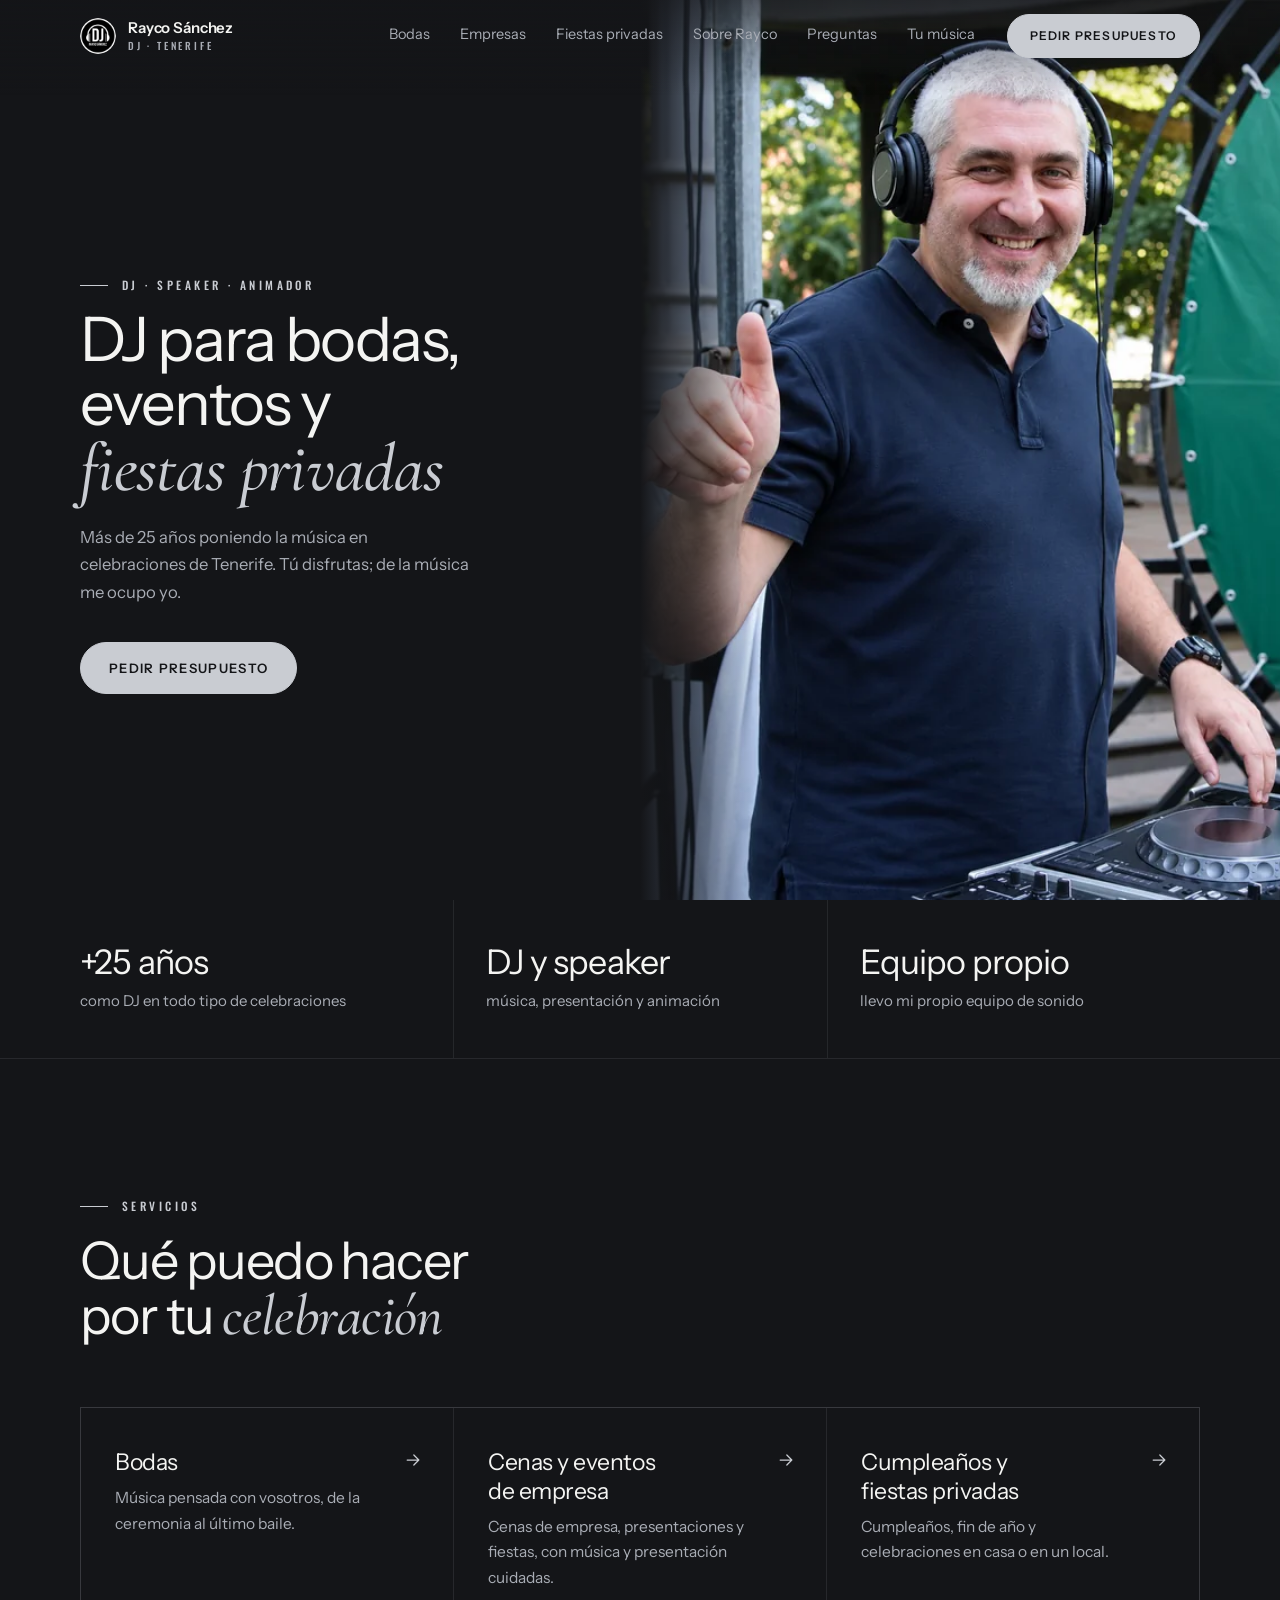
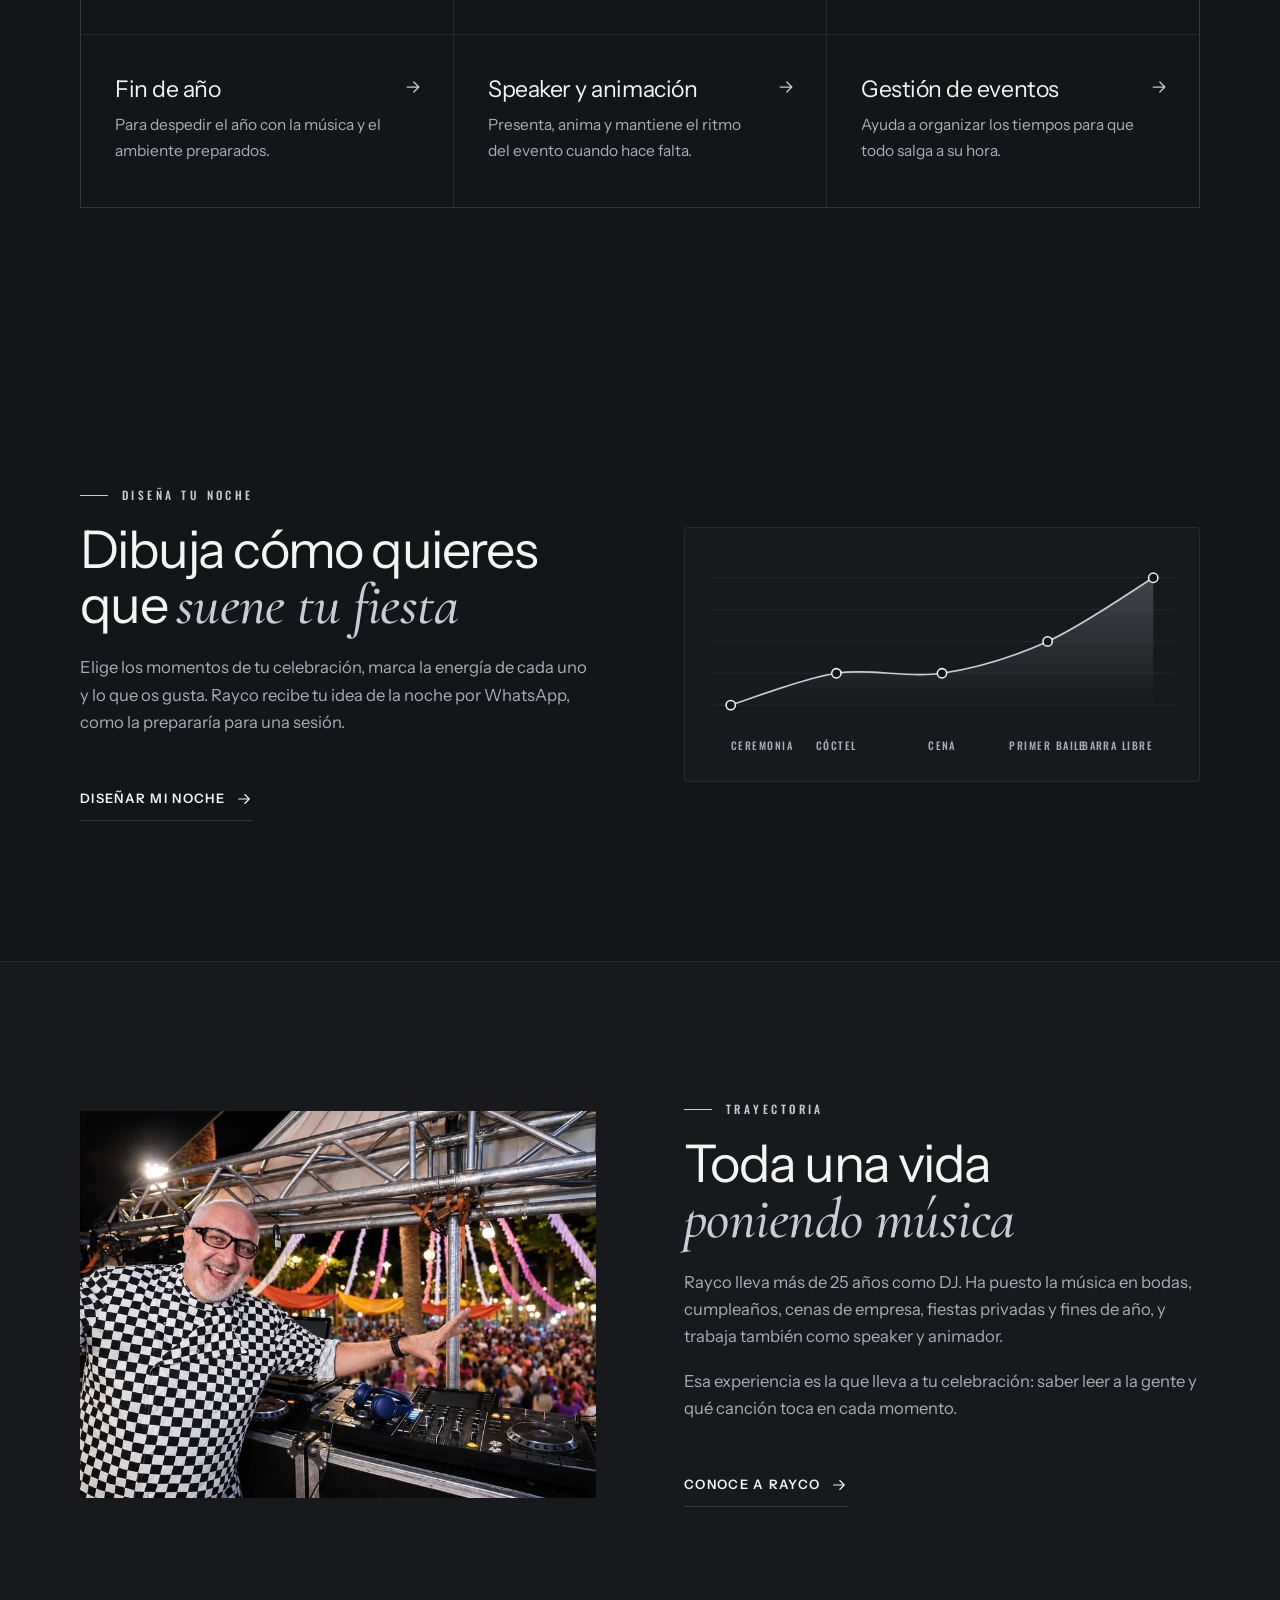
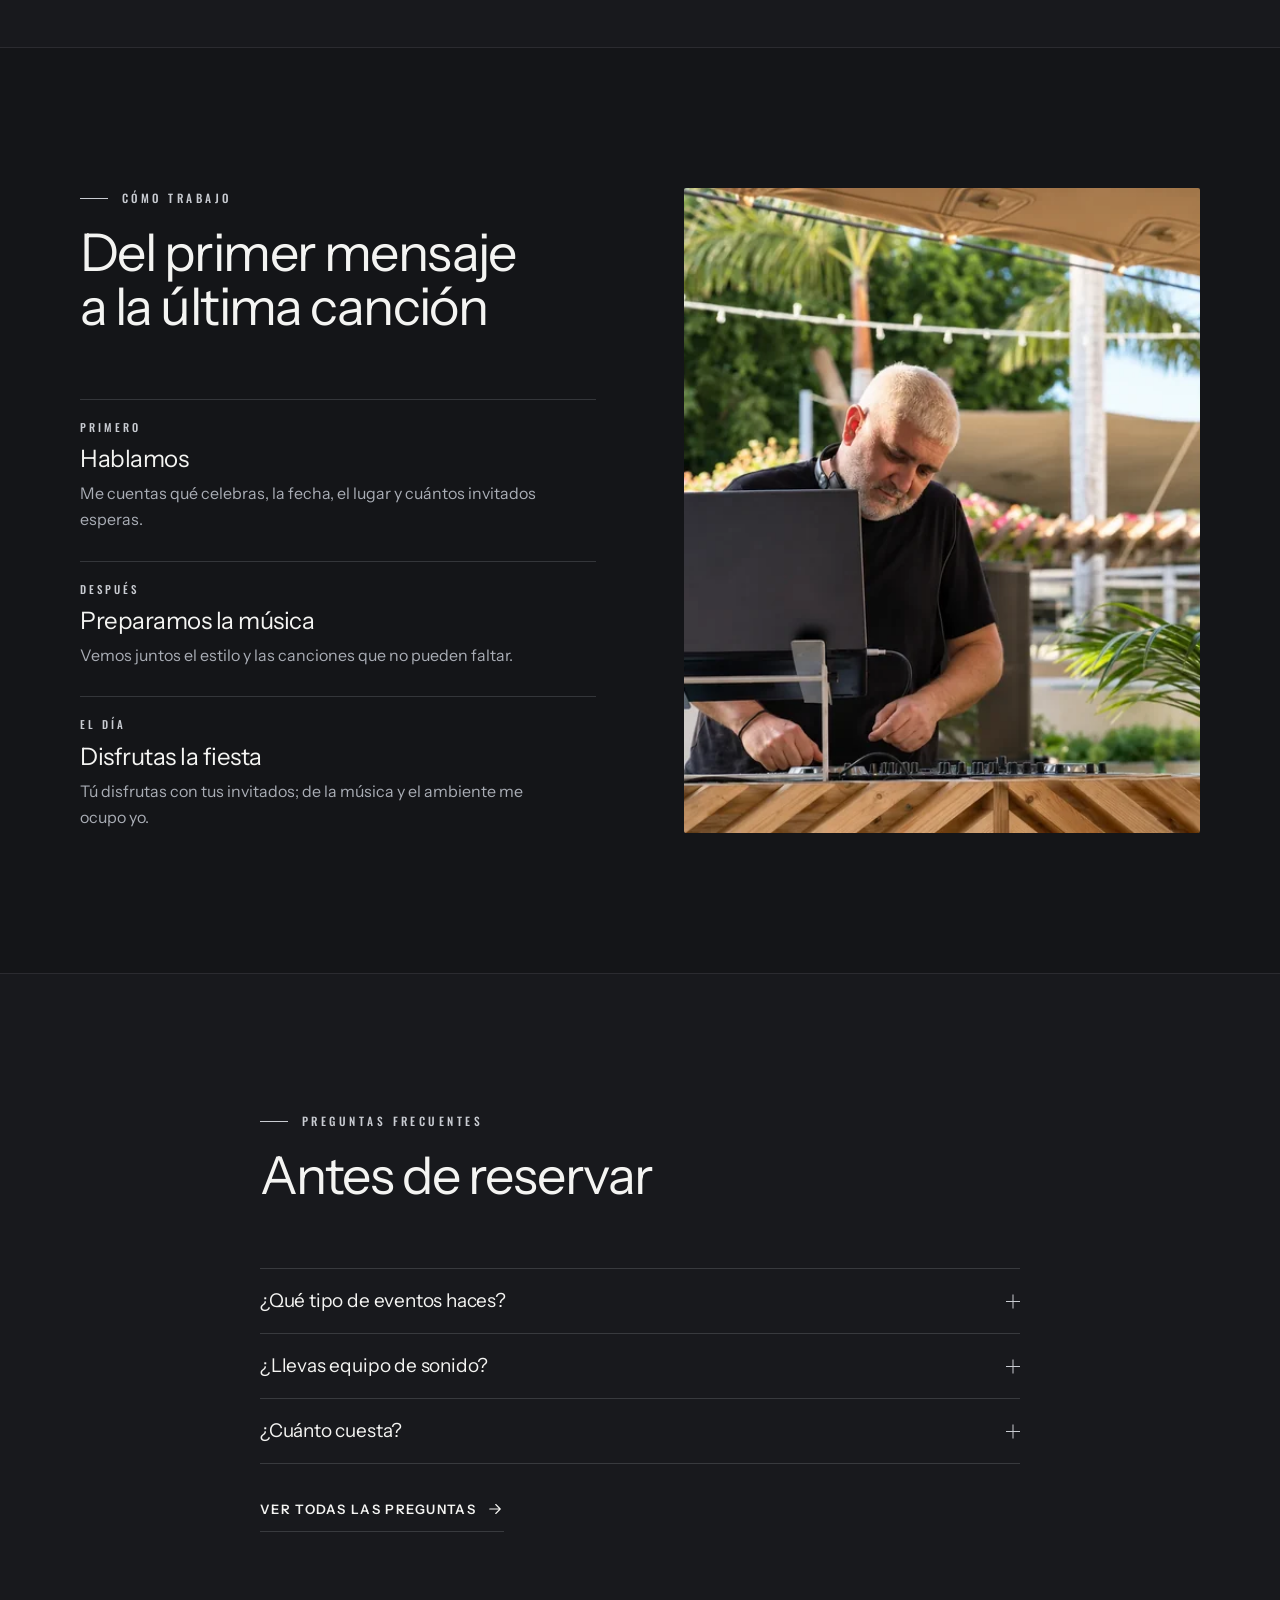
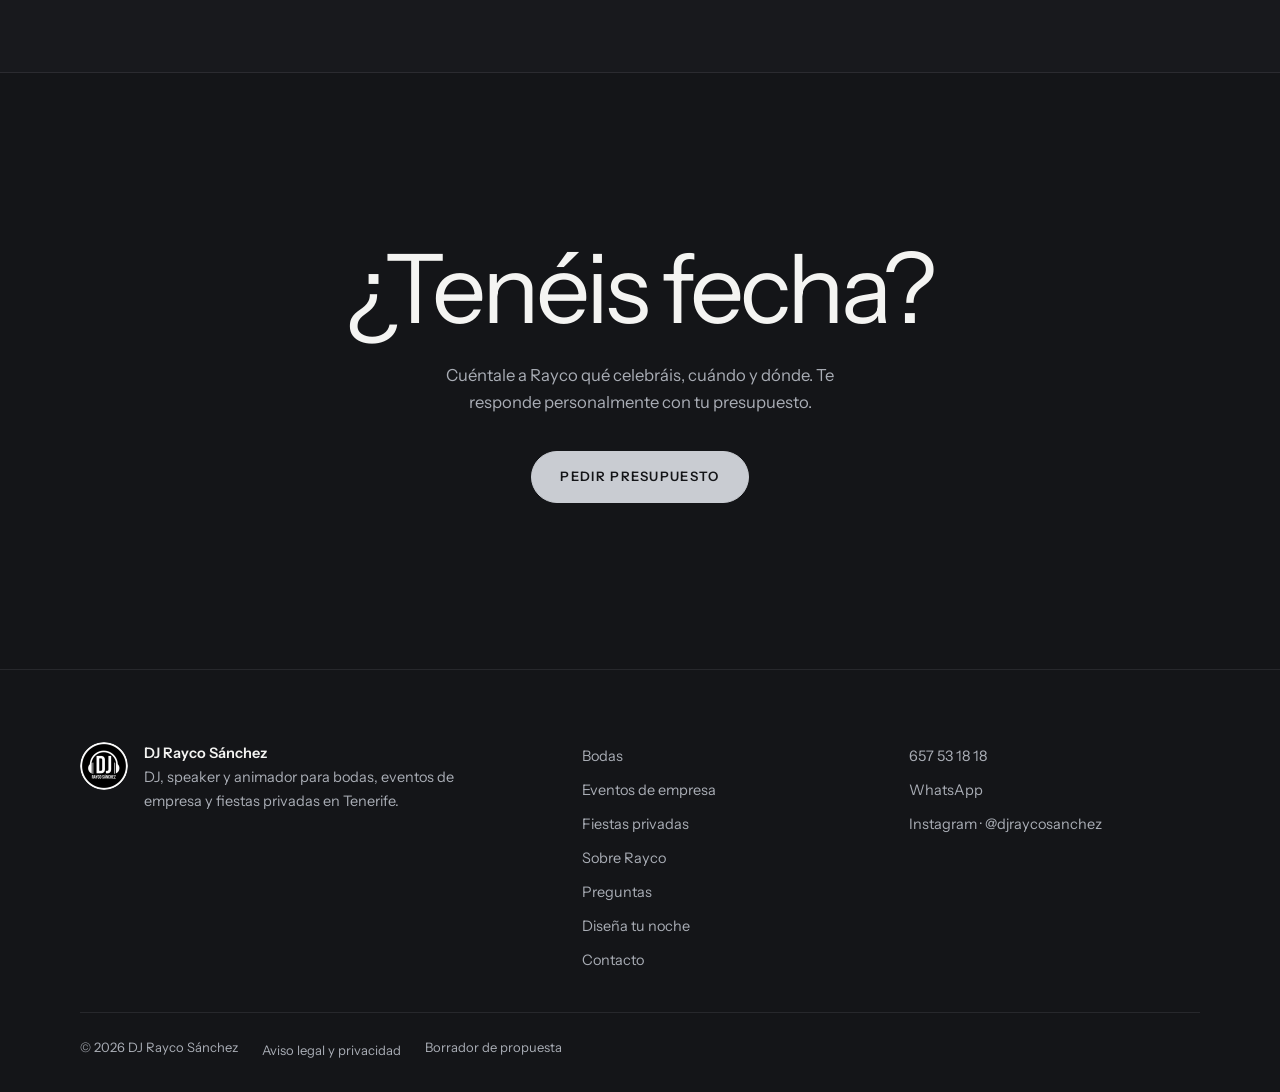
==== commit 19989146: "Demo DJ Rayco Sánchez: Diseña tu noche, Instagram y página firme en el móvil Co-Authored-By: Claude " ====
--- a/index.html
+++ b/index.html
@@ -23,7 +23,7 @@
 <link rel="preload" as="image" href="img/rayco-sonriendo-960.webp" imagesrcset="img/rayco-sonriendo-640.webp 640w, img/rayco-sonriendo-960.webp 960w, img/rayco-sonriendo-1280.webp 1280w, img/rayco-sonriendo-1600.webp 1600w" imagesizes="(min-width:1000px) 50vw, 142vw" fetchpriority="high">
 <script>document.documentElement.classList.add('js')</script>
 <link rel="stylesheet" href="css/estilo.css">
-<script type="application/ld+json">{"@context": "https://schema.org", "@type": "Person", "name": "DJ Rayco Sánchez", "jobTitle": "DJ", "telephone": "+34657531818", "url": "https://DOMINIO-PENDIENTE/", "image": "https://DOMINIO-PENDIENTE/img/rayco-sonriendo-1600.webp", "knowsAbout": ["Bodas", "Eventos de empresa", "Fiestas privadas", "Speaker", "Animación"]}</script>
+<script type="application/ld+json">{"@context": "https://schema.org", "@type": "Person", "name": "DJ Rayco Sánchez", "jobTitle": "DJ", "telephone": "+34657531818", "url": "https://DOMINIO-PENDIENTE/", "image": "https://DOMINIO-PENDIENTE/img/rayco-sonriendo-1600.webp", "sameAs": ["https://www.instagram.com/djraycosanchez/"], "knowsAbout": ["Bodas", "Eventos de empresa", "Fiestas privadas", "Speaker", "Animación"]}</script>
 <script type="application/ld+json">{"@context": "https://schema.org", "@type": "WebSite", "name": "DJ Rayco Sánchez", "url": "https://DOMINIO-PENDIENTE/", "inLanguage": "es"}</script>
 </head>
 <body>
@@ -31,14 +31,14 @@
 <header class="cabecera">
   <div class="envoltura">
     <a class="marca" href="./" aria-label="DJ Rayco Sánchez, inicio"><img src="img/logo-96.webp" width="36" height="36" alt=""><span>Rayco Sánchez<small>DJ · Tenerife</small></span></a>
-    <nav class="menu" aria-label="Principal"><ul><li><a href="bodas/">Bodas</a></li><li><a href="empresas/">Empresas</a></li><li><a href="fiestas/">Fiestas privadas</a></li><li><a href="sobre-rayco/">Sobre Rayco</a></li><li><a href="preguntas/">Preguntas</a></li></ul></nav>
+    <nav class="menu" aria-label="Principal"><ul><li><a href="bodas/">Bodas</a></li><li><a href="empresas/">Empresas</a></li><li><a href="fiestas/">Fiestas privadas</a></li><li><a href="sobre-rayco/">Sobre Rayco</a></li><li><a href="preguntas/">Preguntas</a></li><li><a href="tu-musica/">Tu música</a></li></ul></nav>
     <a class="boton principal cab-presupuesto" href="contacto/">Pedir presupuesto</a>
     <button class="abrir-menu" type="button" aria-expanded="false" aria-controls="menu-movil"><span>Menú</span><i aria-hidden="true"></i></button>
   </div>
 </header>
 <div class="menu-movil" id="menu-movil" role="dialog" aria-modal="true" aria-label="Menú" aria-hidden="true" inert>
   <div class="arriba"><a class="marca" href="./" aria-label="DJ Rayco Sánchez, inicio"><img src="img/logo-96.webp" width="36" height="36" alt=""><span>Rayco Sánchez<small>DJ · Tenerife</small></span></a><button class="cerrar" type="button" aria-label="Cerrar menú"><svg viewBox="0 0 24 24" fill="none" stroke="currentColor" stroke-width="1.6" stroke-linecap="round" stroke-linejoin="round" aria-hidden="true"><path d="M6 6l12 12M18 6L6 18"/></svg></button></div>
-  <nav aria-label="Menú del móvil"><ul><li><a href="./" aria-current="page">Inicio</a></li><li><a href="bodas/">Bodas</a></li><li><a href="empresas/">Eventos de empresa</a></li><li><a href="fiestas/">Fiestas privadas</a></li><li><a href="sobre-rayco/">Sobre Rayco</a></li><li><a href="preguntas/">Preguntas</a></li><li><a href="contacto/">Contacto</a></li></ul></nav>
+  <nav aria-label="Menú del móvil"><ul><li><a href="./" aria-current="page">Inicio</a></li><li><a href="bodas/">Bodas</a></li><li><a href="empresas/">Eventos de empresa</a></li><li><a href="fiestas/">Fiestas privadas</a></li><li><a href="sobre-rayco/">Sobre Rayco</a></li><li><a href="preguntas/">Preguntas</a></li><li><a href="tu-musica/">Diseña tu noche</a></li><li><a href="contacto/">Contacto</a></li></ul></nav>
   <div class="pie-menu">
     <a class="boton principal" href="contacto/">Pedir presupuesto</a>
     <p>o llama al <a href="tel:+34657531818">657 53 18 18</a></p>
@@ -69,6 +69,18 @@
   <div class="envoltura">
     <div class="titulo-seccion"><p class="ante">Servicios</p><h2 id="t-servicios">Qué puedo hacer por tu <em>celebración</em></h2></div>
     <ul class="servicios"><li class="revela"><a href="bodas/"><h3>Bodas</h3><p>Música pensada con vosotros, de la ceremonia al último baile.</p><span class="ir"><svg viewBox="0 0 24 24" fill="none" stroke="currentColor" stroke-width="1.5" stroke-linecap="round" stroke-linejoin="round" aria-hidden="true"><path d="M5 12h14M13 6l6 6-6 6"/></svg></span></a></li><li class="revela"><a href="empresas/"><h3>Cenas y eventos de empresa</h3><p>Cenas de empresa, presentaciones y fiestas, con música y presentación cuidadas.</p><span class="ir"><svg viewBox="0 0 24 24" fill="none" stroke="currentColor" stroke-width="1.5" stroke-linecap="round" stroke-linejoin="round" aria-hidden="true"><path d="M5 12h14M13 6l6 6-6 6"/></svg></span></a></li><li class="revela"><a href="fiestas/"><h3>Cumpleaños y fiestas privadas</h3><p>Cumpleaños, fin de año y celebraciones en casa o en un local.</p><span class="ir"><svg viewBox="0 0 24 24" fill="none" stroke="currentColor" stroke-width="1.5" stroke-linecap="round" stroke-linejoin="round" aria-hidden="true"><path d="M5 12h14M13 6l6 6-6 6"/></svg></span></a></li><li class="revela"><a href="fiestas/"><h3>Fin de año</h3><p>Para despedir el año con la música y el ambiente preparados.</p><span class="ir"><svg viewBox="0 0 24 24" fill="none" stroke="currentColor" stroke-width="1.5" stroke-linecap="round" stroke-linejoin="round" aria-hidden="true"><path d="M5 12h14M13 6l6 6-6 6"/></svg></span></a></li><li class="revela"><a href="sobre-rayco/"><h3>Speaker y animación</h3><p>Presenta, anima y mantiene el ritmo del evento cuando hace falta.</p><span class="ir"><svg viewBox="0 0 24 24" fill="none" stroke="currentColor" stroke-width="1.5" stroke-linecap="round" stroke-linejoin="round" aria-hidden="true"><path d="M5 12h14M13 6l6 6-6 6"/></svg></span></a></li><li class="revela"><a href="sobre-rayco/"><h3>Gestión de eventos</h3><p>Ayuda a organizar los tiempos para que todo salga a su hora.</p><span class="ir"><svg viewBox="0 0 24 24" fill="none" stroke="currentColor" stroke-width="1.5" stroke-linecap="round" stroke-linejoin="round" aria-hidden="true"><path d="M5 12h14M13 6l6 6-6 6"/></svg></span></a></li></ul>
+  </div>
+</section>
+
+<section class="seccion" aria-labelledby="t-noche">
+  <div class="envoltura dos-col noche-intro">
+    <div class="revela">
+      <p class="ante">Diseña tu noche</p>
+      <h2 id="t-noche">Dibuja cómo quieres que <em>suene tu fiesta</em></h2>
+      <p class="entradilla">Elige los momentos de tu celebración, marca la energía de cada uno y lo que os gusta. Rayco recibe tu idea de la noche por WhatsApp, como la prepararía para una sesión.</p>
+      <a class="enlace" href="tu-musica/">Diseñar mi noche <svg viewBox="0 0 24 24" fill="none" stroke="currentColor" stroke-width="1.5" stroke-linecap="round" stroke-linejoin="round" aria-hidden="true"><path d="M5 12h14M13 6l6 6-6 6"/></svg></a>
+    </div>
+    <div class="revela"><figure class="curva curva-muestra" aria-hidden="true"><svg viewBox="0 0 600 220"><defs><linearGradient id="relleno-curva-muestra" x1="0" y1="0" x2="0" y2="1"><stop offset="0" stop-color="#c9ccd2" stop-opacity=".24"/><stop offset="1" stop-color="#c9ccd2" stop-opacity="0"/></linearGradient></defs><g class="rejilla"><line x1="0" x2="600" y1="192.0" y2="192.0"/><line x1="0" x2="600" y1="151.0" y2="151.0"/><line x1="0" x2="600" y1="110.0" y2="110.0"/><line x1="0" x2="600" y1="69.0" y2="69.0"/><line x1="0" x2="600" y1="28.0" y2="28.0"/></g><path class="area" fill="url(#relleno-curva-muestra)" d="M28.0,192.0 C50.7,185.2 118.7,157.8 164.0,151.0 C209.3,144.2 254.7,157.8 300.0,151.0 C345.3,144.2 390.7,130.5 436.0,110.0 C481.3,89.5 549.3,41.7 572.0,28.0 L572.0,192 L28.0,192 Z"/><path class="linea" d="M28.0,192.0 C50.7,185.2 118.7,157.8 164.0,151.0 C209.3,144.2 254.7,157.8 300.0,151.0 C345.3,144.2 390.7,130.5 436.0,110.0 C481.3,89.5 549.3,41.7 572.0,28.0"/><g class="puntos"><circle cx="28.0" cy="192.0" r="6"/><circle cx="164.0" cy="151.0" r="6"/><circle cx="300.0" cy="151.0" r="6"/><circle cx="436.0" cy="110.0" r="6"/><circle cx="572.0" cy="28.0" r="6"/></g></svg><div class="curva-nombres"><span style="left:4.67%">Ceremonia</span><span style="left:27.33%">Cóctel</span><span style="left:50.00%">Cena</span><span style="left:72.67%">Primer baile</span><span style="left:95.33%">Barra libre</span></div></figure></div>
   </div>
 </section>
 
@@ -117,11 +129,11 @@
       <img src="img/logo-96.webp" width="48" height="48" alt="Logo de DJ Rayco Sánchez" loading="lazy">
       <p><strong>DJ Rayco Sánchez</strong><br>DJ, speaker y animador para bodas, eventos de empresa y fiestas privadas en Tenerife.</p>
     </div>
-    <nav aria-label="Pie"><ul><li><a href="bodas/">Bodas</a></li><li><a href="empresas/">Eventos de empresa</a></li><li><a href="fiestas/">Fiestas privadas</a></li><li><a href="sobre-rayco/">Sobre Rayco</a></li><li><a href="preguntas/">Preguntas</a></li><li><a href="contacto/">Contacto</a></li></ul></nav>
+    <nav aria-label="Pie"><ul><li><a href="bodas/">Bodas</a></li><li><a href="empresas/">Eventos de empresa</a></li><li><a href="fiestas/">Fiestas privadas</a></li><li><a href="sobre-rayco/">Sobre Rayco</a></li><li><a href="preguntas/">Preguntas</a></li><li><a href="tu-musica/">Diseña tu noche</a></li><li><a href="contacto/">Contacto</a></li></ul></nav>
     <ul class="pie-contacto">
       <li><a href="tel:+34657531818">657 53 18 18</a></li>
       <li><a href="https://wa.me/34657531818?text=Hola%2C%20Rayco.%20Quiero%20pedir%20presupuesto%20para%20mi%20evento." target="_blank" rel="noopener">WhatsApp</a></li>
-      <li><span>Instagram · DJ Rayco Sánchez</span></li><li><span>Facebook · Rayco Sanchez Yane</span></li>
+      <li><a href="https://www.instagram.com/djraycosanchez/" target="_blank" rel="noopener">Instagram · @djraycosanchez</a></li>
     </ul>
     <div class="legal"><span>© 2026 DJ Rayco Sánchez</span><a href="legal/">Aviso legal y privacidad</a><span>Borrador de propuesta</span></div>
   </div>
--- a/css/estilo.css
+++ b/css/estilo.css
@@ -90,6 +90,7 @@
   .cabecera.cta-a-la-vista .cab-presupuesto{opacity:0;visibility:hidden;transition:opacity .2s,visibility 0s linear .2s}
   .abrir-menu{display:none}
 }
+@media (min-width:1000px) and (max-width:1199px){.menu ul{gap:18px}.menu a{font-size:13.5px}.cabecera .envoltura{gap:22px}}
 /* Sobre la foto de portada, la cabecera lleva un velo suave para que el menú se lea */
 .cabecera::before{content:"";position:absolute;inset:0 0 -24px;z-index:-1;pointer-events:none;background:linear-gradient(rgba(20,21,24,.65),rgba(20,21,24,0));transition:opacity .3s}
 .cabecera.solida::before{opacity:0}
@@ -286,6 +287,42 @@
 .texto-legal h2:first-child{margin-top:0}
 .texto-legal p{color:var(--gris)}
 
+/* ---------- Diseña tu noche: la curva de energía, como prepara un DJ una sesión ---------- */
+.curva{position:relative;margin:0;padding-bottom:30px}
+.curva svg{display:block;width:100%;height:auto;overflow:visible}
+.curva .rejilla line{stroke:rgba(201,204,210,.1);stroke-width:1}
+.curva .linea{fill:none;stroke:var(--plata);stroke-width:2.2;stroke-linecap:round;stroke-linejoin:round}
+.curva circle{fill:var(--fondo);stroke:var(--blanco);stroke-width:2}
+.curva-nombres{position:absolute;left:0;right:0;bottom:0;height:22px}
+.curva-nombres span{position:absolute;top:0;transform:translateX(-50%);white-space:nowrap;font:500 10.5px/1.6 var(--etiqueta);letter-spacing:.14em;text-transform:uppercase;color:var(--gris)}
+.curva-nombres span:first-child{transform:none}
+.curva-nombres span:last-child{transform:translateX(-100%)}
+.noche-intro .curva{padding:28px 24px 54px;border:1px solid var(--linea-suave);border-radius:4px;background:var(--fondo2)}
+.noche-intro .curva-nombres{left:24px;right:24px;bottom:22px}
+@media (max-width:599px){.curva-plan .curva-nombres,.curva-muestra .curva-nombres span:nth-child(even){display:none}.curva-plan{padding-bottom:8px}}
+@media (prefers-reduced-motion:no-preference){.curva-plan .linea,.curva-plan .area{transition:d .45s var(--sale)}.curva-plan circle{transition:cy .45s var(--sale),cx .45s var(--sale)}}
+
+.planificador{display:grid;gap:40px;padding-bottom:clamp(96px,10vw,140px)}
+@media (min-width:1000px){.planificador{grid-template-columns:1.25fr .75fr;gap:80px;align-items:start}}
+.plan-bloque{margin:0;padding:32px 0;border:0;border-top:1px solid var(--linea)}
+.plan-bloque:first-child{padding-top:0;border-top:0}
+.plan-t{font-size:clamp(24px,2.4vw,30px);margin-bottom:8px}
+.plan-bloque .nota{margin:0 0 26px}
+.deslizadores{margin-top:18px}
+.deslizador{display:grid;grid-template-columns:1fr auto;align-items:center;gap:4px 16px;padding:12px 0;border-bottom:1px solid var(--linea-suave)}
+.form .deslizador label{margin:0;font:400 17px/1.3 var(--sans);letter-spacing:-.01em;text-transform:none;color:var(--blanco)}
+.deslizador:last-child{border-bottom:0}
+.deslizador output{font:500 11px/1.3 var(--etiqueta);letter-spacing:.2em;text-transform:uppercase;color:var(--plata);text-align:right}
+.deslizador input{grid-column:1/-1;width:100%;height:36px;margin:0;background:transparent;-webkit-appearance:none;appearance:none;cursor:pointer}
+.deslizador input::-webkit-slider-runnable-track{height:2px;background:linear-gradient(90deg,var(--plata) var(--lleno,50%),rgba(201,204,210,.2) var(--lleno,50%))}
+.deslizador input::-moz-range-track{height:2px;background:rgba(201,204,210,.2)}
+.deslizador input::-moz-range-progress{height:2px;background:var(--plata)}
+.deslizador input::-webkit-slider-thumb{-webkit-appearance:none;width:24px;height:24px;margin-top:-11px;border-radius:50%;background:var(--blanco);border:0;box-shadow:0 0 0 6px rgba(201,204,210,.14)}
+.deslizador input::-moz-range-thumb{width:24px;height:24px;border-radius:50%;background:var(--blanco);border:0}
+.deslizador input:focus-visible{outline:2px solid var(--blanco);outline-offset:4px}
+.planificador .vista .boton{width:100%}
+.planificador .vista .enlace{margin-top:16px}
+
 /* ---------- Pie ---------- */
 .pie{border-top:1px solid var(--linea-suave);padding:72px 0 28px;font-size:14.5px}
 .pie .envoltura{display:grid;gap:36px}
@@ -293,7 +330,7 @@
 .pie-marca img{width:48px;height:48px;border-radius:50%;flex:none}
 .pie-marca p{margin:0;color:var(--gris);max-width:36ch}
 .pie-marca strong{color:var(--blanco)}
-.pie ul{list-style:none;margin:0;padding:0;display:grid;gap:4px}
+.pie ul{list-style:none;margin:0;padding:0;display:grid;gap:4px;align-content:start}
 .pie a,.pie-contacto span{color:var(--gris);text-decoration:none;display:inline-block;padding:3px 0}
 .pie a:hover{color:var(--blanco)}
 .pie .legal{grid-column:1/-1;display:flex;flex-wrap:wrap;gap:6px 24px;padding-top:24px;border-top:1px solid var(--linea-suave);font-size:13px;color:var(--gris)}
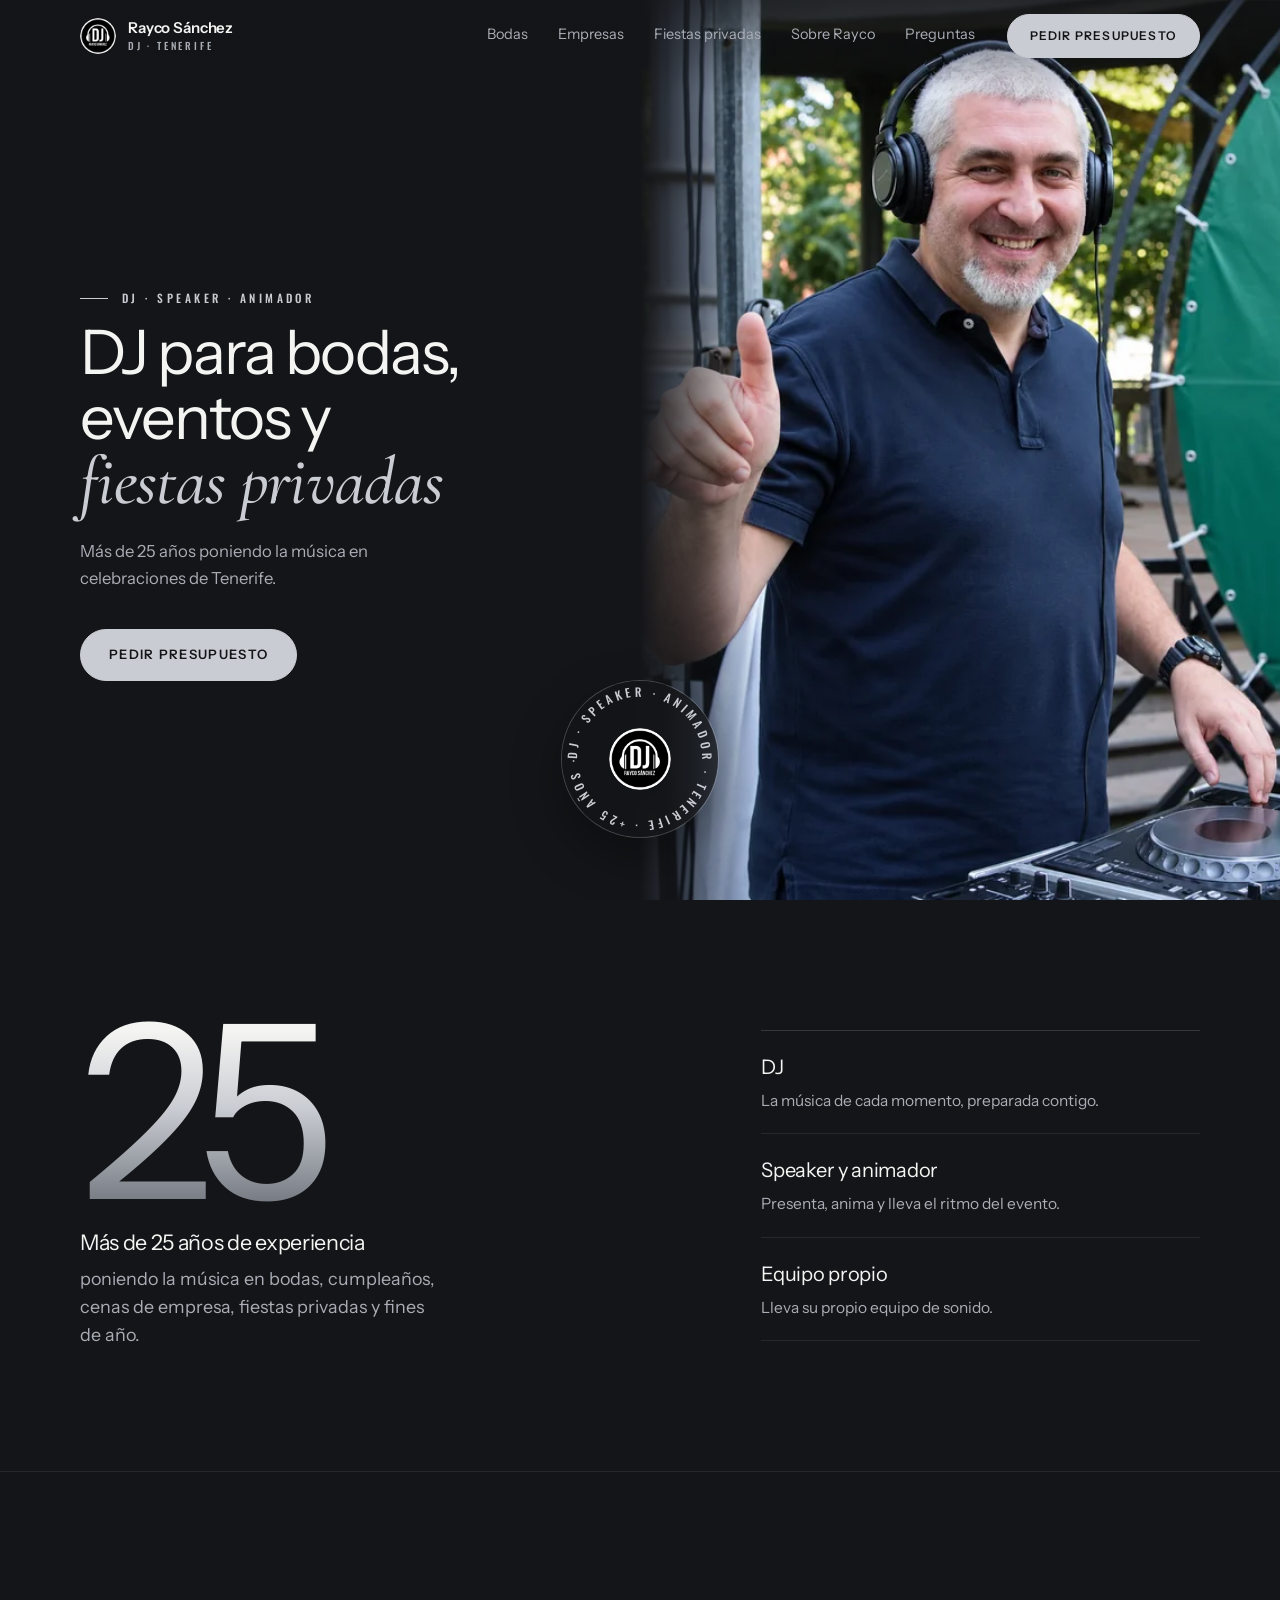
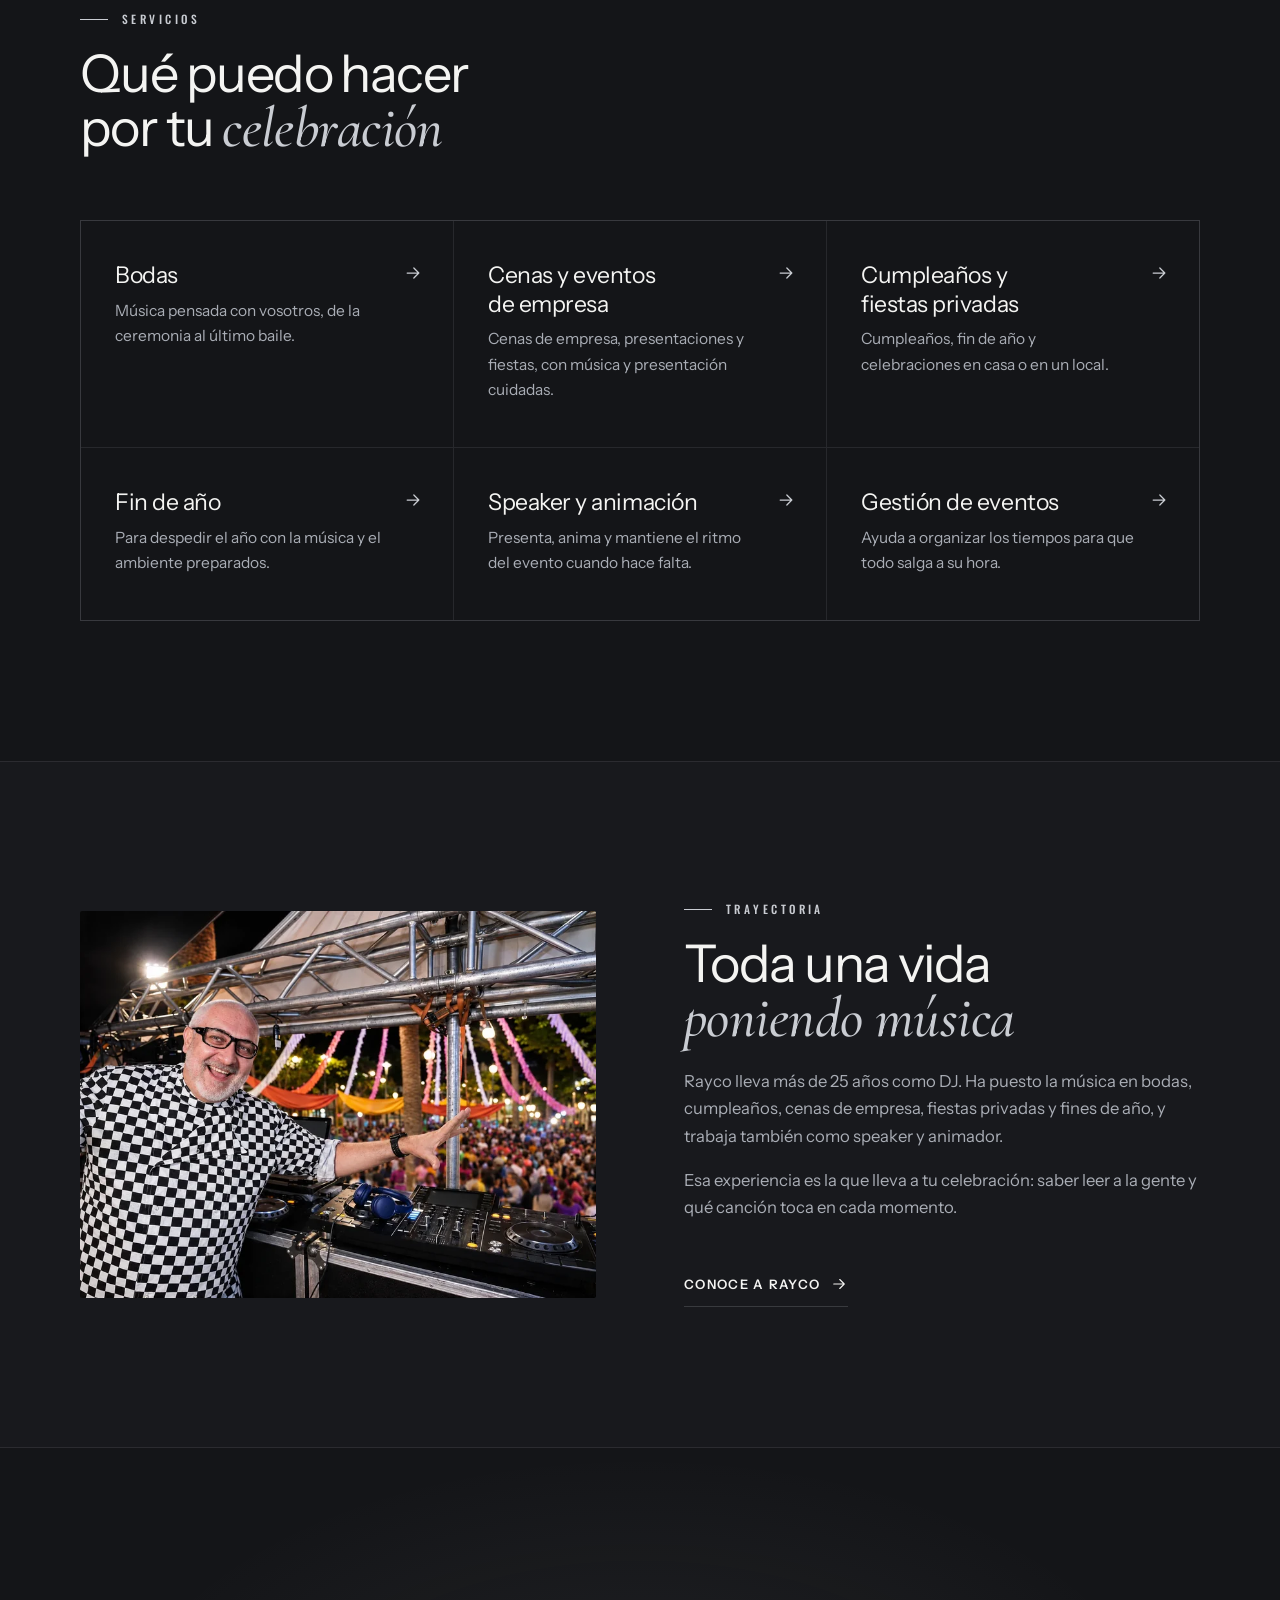
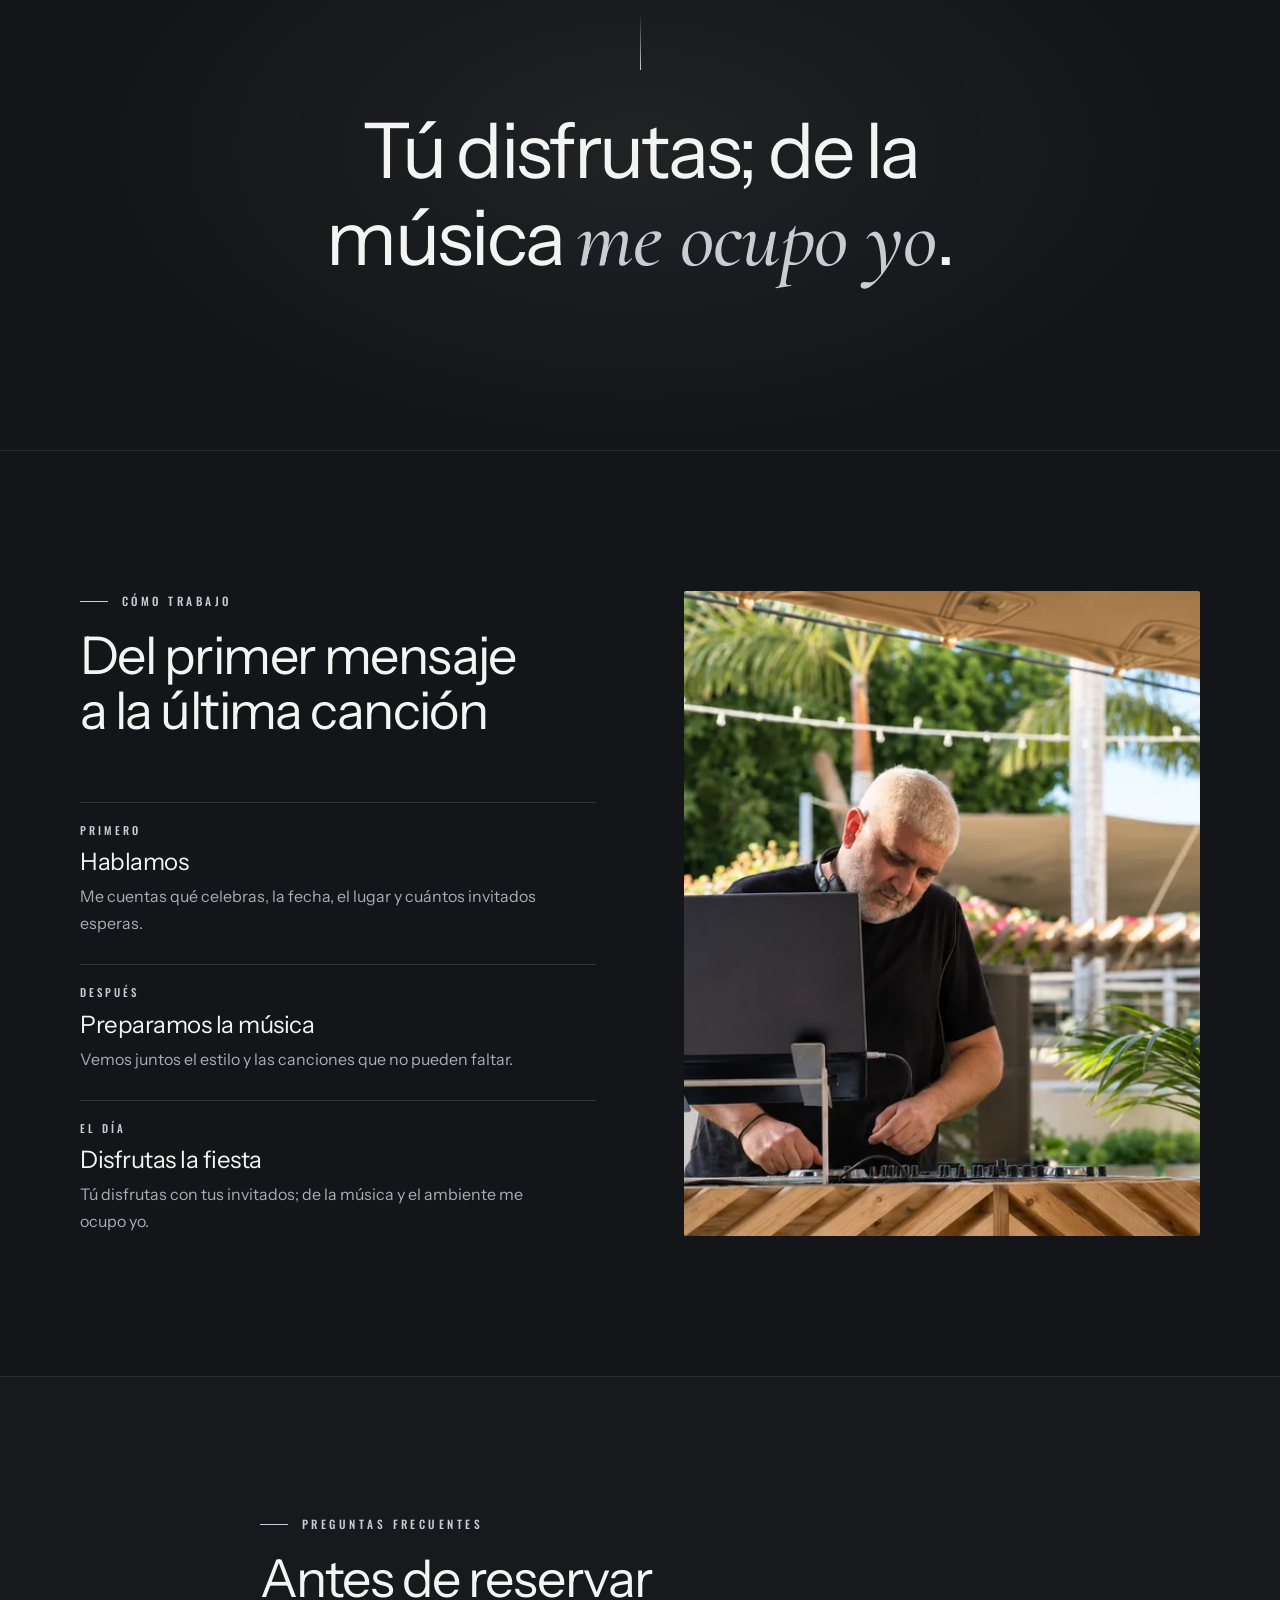
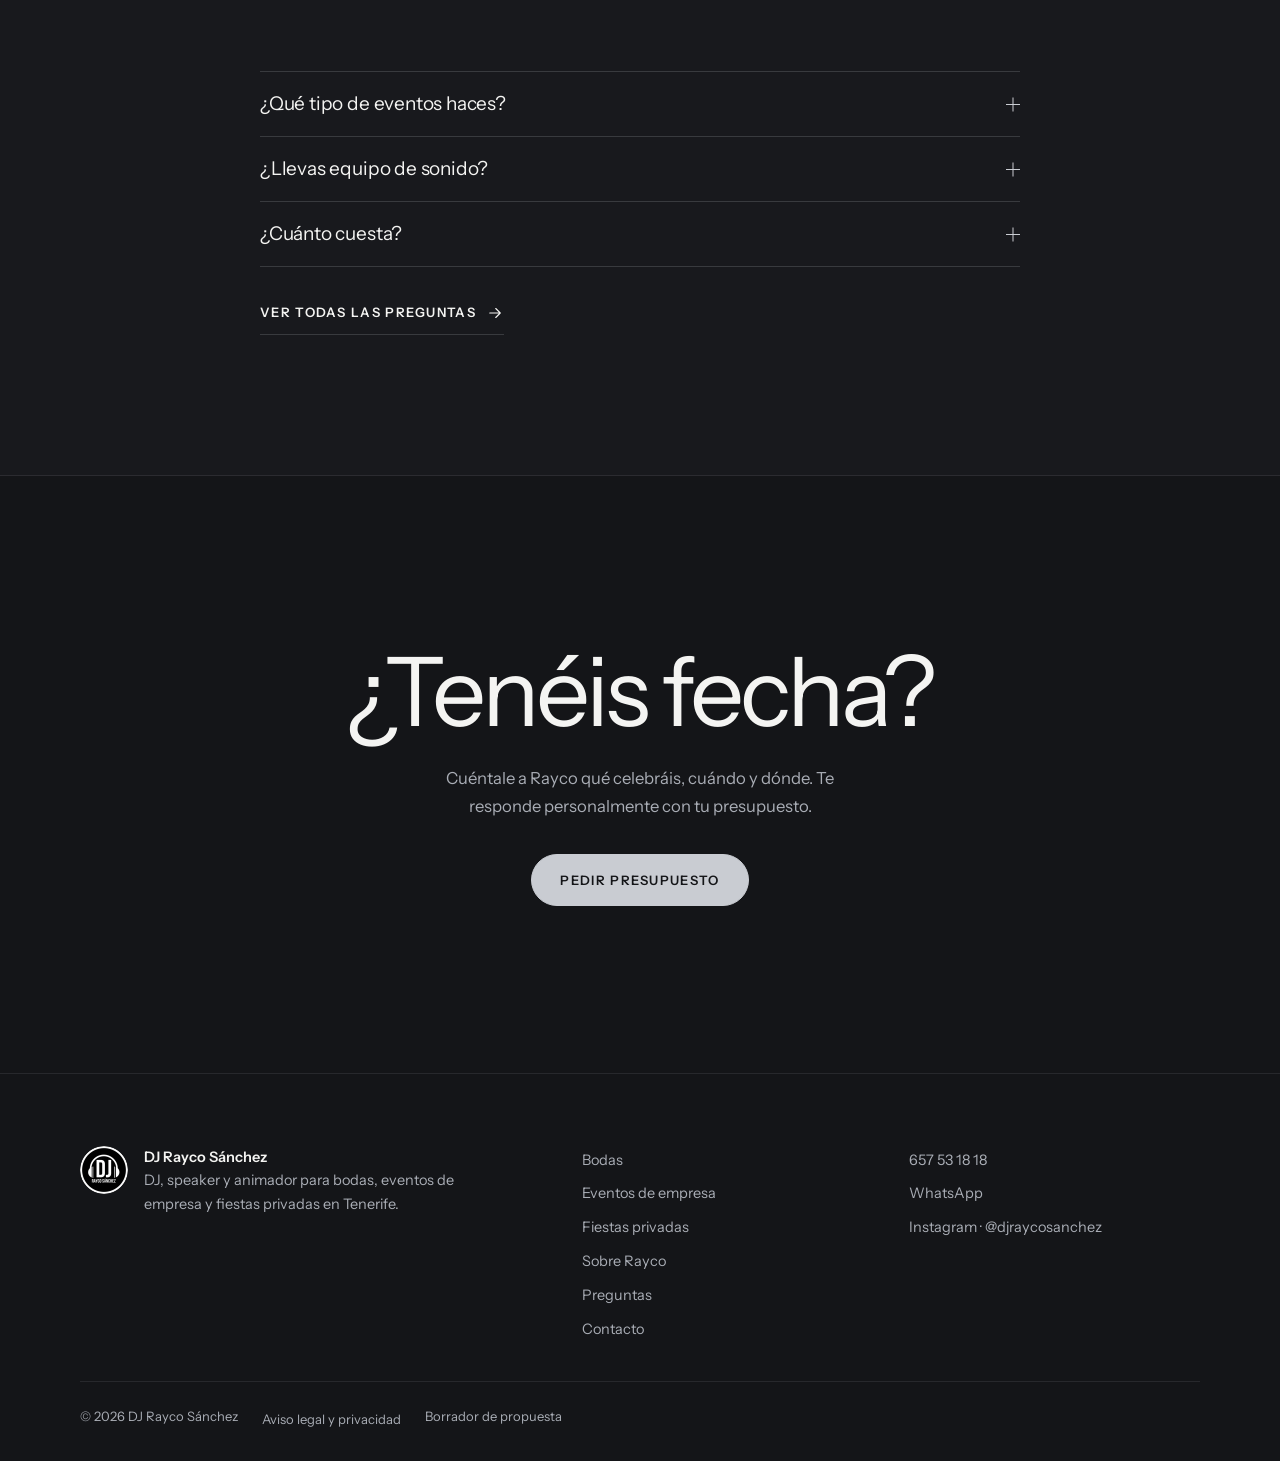
==== commit d55982da: "Demo DJ Rayco Sánchez: acabado más profesional (sello, 25 años, frase destacada); se retira Diseña t" ====
--- a/index.html
+++ b/index.html
@@ -31,14 +31,14 @@
 <header class="cabecera">
   <div class="envoltura">
     <a class="marca" href="./" aria-label="DJ Rayco Sánchez, inicio"><img src="img/logo-96.webp" width="36" height="36" alt=""><span>Rayco Sánchez<small>DJ · Tenerife</small></span></a>
-    <nav class="menu" aria-label="Principal"><ul><li><a href="bodas/">Bodas</a></li><li><a href="empresas/">Empresas</a></li><li><a href="fiestas/">Fiestas privadas</a></li><li><a href="sobre-rayco/">Sobre Rayco</a></li><li><a href="preguntas/">Preguntas</a></li><li><a href="tu-musica/">Tu música</a></li></ul></nav>
+    <nav class="menu" aria-label="Principal"><ul><li><a href="bodas/">Bodas</a></li><li><a href="empresas/">Empresas</a></li><li><a href="fiestas/">Fiestas privadas</a></li><li><a href="sobre-rayco/">Sobre Rayco</a></li><li><a href="preguntas/">Preguntas</a></li></ul></nav>
     <a class="boton principal cab-presupuesto" href="contacto/">Pedir presupuesto</a>
     <button class="abrir-menu" type="button" aria-expanded="false" aria-controls="menu-movil"><span>Menú</span><i aria-hidden="true"></i></button>
   </div>
 </header>
 <div class="menu-movil" id="menu-movil" role="dialog" aria-modal="true" aria-label="Menú" aria-hidden="true" inert>
   <div class="arriba"><a class="marca" href="./" aria-label="DJ Rayco Sánchez, inicio"><img src="img/logo-96.webp" width="36" height="36" alt=""><span>Rayco Sánchez<small>DJ · Tenerife</small></span></a><button class="cerrar" type="button" aria-label="Cerrar menú"><svg viewBox="0 0 24 24" fill="none" stroke="currentColor" stroke-width="1.6" stroke-linecap="round" stroke-linejoin="round" aria-hidden="true"><path d="M6 6l12 12M18 6L6 18"/></svg></button></div>
-  <nav aria-label="Menú del móvil"><ul><li><a href="./" aria-current="page">Inicio</a></li><li><a href="bodas/">Bodas</a></li><li><a href="empresas/">Eventos de empresa</a></li><li><a href="fiestas/">Fiestas privadas</a></li><li><a href="sobre-rayco/">Sobre Rayco</a></li><li><a href="preguntas/">Preguntas</a></li><li><a href="tu-musica/">Diseña tu noche</a></li><li><a href="contacto/">Contacto</a></li></ul></nav>
+  <nav aria-label="Menú del móvil"><ul><li><a href="./" aria-current="page">Inicio</a></li><li><a href="bodas/">Bodas</a></li><li><a href="empresas/">Eventos de empresa</a></li><li><a href="fiestas/">Fiestas privadas</a></li><li><a href="sobre-rayco/">Sobre Rayco</a></li><li><a href="preguntas/">Preguntas</a></li><li><a href="contacto/">Contacto</a></li></ul></nav>
   <div class="pie-menu">
     <a class="boton principal" href="contacto/">Pedir presupuesto</a>
     <p>o llama al <a href="tel:+34657531818">657 53 18 18</a></p>
@@ -47,20 +47,25 @@
 <main id="contenido">
 <section class="portada" aria-labelledby="t-portada">
   <figure class="foto-portada"><img src="img/rayco-sonriendo-960.webp" srcset="img/rayco-sonriendo-640.webp 640w, img/rayco-sonriendo-960.webp 960w, img/rayco-sonriendo-1280.webp 1280w, img/rayco-sonriendo-1600.webp 1600w" sizes="(min-width:1000px) 50vw, 142vw" width="1600" height="2000" alt="Rayco Sánchez sonríe con auriculares frente a su equipo de música" fetchpriority="high"></figure>
+  <div class="sello" aria-hidden="true"><svg viewBox="0 0 200 200"><defs><path id="sello-circulo" d="M100,100 m-80,0 a80,80 0 1,1 160,0 a80,80 0 1,1 -160,0"/></defs><text><textPath href="#sello-circulo" textLength="500" lengthAdjust="spacing">DJ · SPEAKER · ANIMADOR · TENERIFE · +25 AÑOS · </textPath></text></svg><img src="img/logo-192.webp" width="96" height="96" alt=""></div>
   <div class="portada-texto entra">
     <p class="ante">DJ · Speaker · Animador</p>
     <h1 id="t-portada">DJ para bodas, eventos y <em>fiestas privadas</em></h1>
-    <p class="entradilla">Más de 25 años poniendo la música en celebraciones de Tenerife. Tú disfrutas; de la música me ocupo yo.</p>
+    <p class="entradilla">Más de 25 años poniendo la música en celebraciones de Tenerife.</p>
     <a class="boton principal" href="contacto/" data-cta>Pedir presupuesto</a>
   </div>
 </section>
 
-<section class="cifras" aria-label="Rayco en pocas palabras">
+<section class="credenciales" aria-label="Experiencia de Rayco">
   <div class="envoltura">
-    <ul>
-      <li><strong>+25 años</strong><span>como DJ en todo tipo de celebraciones</span></li>
-      <li><strong>DJ y speaker</strong><span>música, presentación y animación</span></li>
-      <li><strong>Equipo propio</strong><span>llevo mi propio equipo de sonido</span></li>
+    <div class="cifra-grande revela">
+      <p class="num" aria-hidden="true">25<sup>+</sup></p>
+      <p class="cifra-texto"><strong>Más de 25 años de experiencia</strong> poniendo la música en bodas, cumpleaños, cenas de empresa, fiestas privadas y fines de año.</p>
+    </div>
+    <ul class="cred-lista revela">
+      <li><strong>DJ</strong><span>La música de cada momento, preparada contigo.</span></li>
+      <li><strong>Speaker y animador</strong><span>Presenta, anima y lleva el ritmo del evento.</span></li>
+      <li><strong>Equipo propio</strong><span>Lleva su propio equipo de sonido.</span></li>
     </ul>
   </div>
 </section>
@@ -69,18 +74,6 @@
   <div class="envoltura">
     <div class="titulo-seccion"><p class="ante">Servicios</p><h2 id="t-servicios">Qué puedo hacer por tu <em>celebración</em></h2></div>
     <ul class="servicios"><li class="revela"><a href="bodas/"><h3>Bodas</h3><p>Música pensada con vosotros, de la ceremonia al último baile.</p><span class="ir"><svg viewBox="0 0 24 24" fill="none" stroke="currentColor" stroke-width="1.5" stroke-linecap="round" stroke-linejoin="round" aria-hidden="true"><path d="M5 12h14M13 6l6 6-6 6"/></svg></span></a></li><li class="revela"><a href="empresas/"><h3>Cenas y eventos de empresa</h3><p>Cenas de empresa, presentaciones y fiestas, con música y presentación cuidadas.</p><span class="ir"><svg viewBox="0 0 24 24" fill="none" stroke="currentColor" stroke-width="1.5" stroke-linecap="round" stroke-linejoin="round" aria-hidden="true"><path d="M5 12h14M13 6l6 6-6 6"/></svg></span></a></li><li class="revela"><a href="fiestas/"><h3>Cumpleaños y fiestas privadas</h3><p>Cumpleaños, fin de año y celebraciones en casa o en un local.</p><span class="ir"><svg viewBox="0 0 24 24" fill="none" stroke="currentColor" stroke-width="1.5" stroke-linecap="round" stroke-linejoin="round" aria-hidden="true"><path d="M5 12h14M13 6l6 6-6 6"/></svg></span></a></li><li class="revela"><a href="fiestas/"><h3>Fin de año</h3><p>Para despedir el año con la música y el ambiente preparados.</p><span class="ir"><svg viewBox="0 0 24 24" fill="none" stroke="currentColor" stroke-width="1.5" stroke-linecap="round" stroke-linejoin="round" aria-hidden="true"><path d="M5 12h14M13 6l6 6-6 6"/></svg></span></a></li><li class="revela"><a href="sobre-rayco/"><h3>Speaker y animación</h3><p>Presenta, anima y mantiene el ritmo del evento cuando hace falta.</p><span class="ir"><svg viewBox="0 0 24 24" fill="none" stroke="currentColor" stroke-width="1.5" stroke-linecap="round" stroke-linejoin="round" aria-hidden="true"><path d="M5 12h14M13 6l6 6-6 6"/></svg></span></a></li><li class="revela"><a href="sobre-rayco/"><h3>Gestión de eventos</h3><p>Ayuda a organizar los tiempos para que todo salga a su hora.</p><span class="ir"><svg viewBox="0 0 24 24" fill="none" stroke="currentColor" stroke-width="1.5" stroke-linecap="round" stroke-linejoin="round" aria-hidden="true"><path d="M5 12h14M13 6l6 6-6 6"/></svg></span></a></li></ul>
-  </div>
-</section>
-
-<section class="seccion" aria-labelledby="t-noche">
-  <div class="envoltura dos-col noche-intro">
-    <div class="revela">
-      <p class="ante">Diseña tu noche</p>
-      <h2 id="t-noche">Dibuja cómo quieres que <em>suene tu fiesta</em></h2>
-      <p class="entradilla">Elige los momentos de tu celebración, marca la energía de cada uno y lo que os gusta. Rayco recibe tu idea de la noche por WhatsApp, como la prepararía para una sesión.</p>
-      <a class="enlace" href="tu-musica/">Diseñar mi noche <svg viewBox="0 0 24 24" fill="none" stroke="currentColor" stroke-width="1.5" stroke-linecap="round" stroke-linejoin="round" aria-hidden="true"><path d="M5 12h14M13 6l6 6-6 6"/></svg></a>
-    </div>
-    <div class="revela"><figure class="curva curva-muestra" aria-hidden="true"><svg viewBox="0 0 600 220"><defs><linearGradient id="relleno-curva-muestra" x1="0" y1="0" x2="0" y2="1"><stop offset="0" stop-color="#c9ccd2" stop-opacity=".24"/><stop offset="1" stop-color="#c9ccd2" stop-opacity="0"/></linearGradient></defs><g class="rejilla"><line x1="0" x2="600" y1="192.0" y2="192.0"/><line x1="0" x2="600" y1="151.0" y2="151.0"/><line x1="0" x2="600" y1="110.0" y2="110.0"/><line x1="0" x2="600" y1="69.0" y2="69.0"/><line x1="0" x2="600" y1="28.0" y2="28.0"/></g><path class="area" fill="url(#relleno-curva-muestra)" d="M28.0,192.0 C50.7,185.2 118.7,157.8 164.0,151.0 C209.3,144.2 254.7,157.8 300.0,151.0 C345.3,144.2 390.7,130.5 436.0,110.0 C481.3,89.5 549.3,41.7 572.0,28.0 L572.0,192 L28.0,192 Z"/><path class="linea" d="M28.0,192.0 C50.7,185.2 118.7,157.8 164.0,151.0 C209.3,144.2 254.7,157.8 300.0,151.0 C345.3,144.2 390.7,130.5 436.0,110.0 C481.3,89.5 549.3,41.7 572.0,28.0"/><g class="puntos"><circle cx="28.0" cy="192.0" r="6"/><circle cx="164.0" cy="151.0" r="6"/><circle cx="300.0" cy="151.0" r="6"/><circle cx="436.0" cy="110.0" r="6"/><circle cx="572.0" cy="28.0" r="6"/></g></svg><div class="curva-nombres"><span style="left:4.67%">Ceremonia</span><span style="left:27.33%">Cóctel</span><span style="left:50.00%">Cena</span><span style="left:72.67%">Primer baile</span><span style="left:95.33%">Barra libre</span></div></figure></div>
   </div>
 </section>
 
@@ -94,6 +87,12 @@
       <p class="entradilla">Esa experiencia es la que lleva a tu celebración: saber leer a la gente y qué canción toca en cada momento.</p>
       <a class="enlace" href="sobre-rayco/">Conoce a Rayco <svg viewBox="0 0 24 24" fill="none" stroke="currentColor" stroke-width="1.5" stroke-linecap="round" stroke-linejoin="round" aria-hidden="true"><path d="M5 12h14M13 6l6 6-6 6"/></svg></a>
     </div>
+  </div>
+</section>
+
+<section class="cita" aria-label="Forma de trabajar">
+  <div class="envoltura estrecha revela">
+    <p>Tú disfrutas; de la música <em>me ocupo yo</em>.</p>
   </div>
 </section>
 
@@ -129,7 +128,7 @@
       <img src="img/logo-96.webp" width="48" height="48" alt="Logo de DJ Rayco Sánchez" loading="lazy">
       <p><strong>DJ Rayco Sánchez</strong><br>DJ, speaker y animador para bodas, eventos de empresa y fiestas privadas en Tenerife.</p>
     </div>
-    <nav aria-label="Pie"><ul><li><a href="bodas/">Bodas</a></li><li><a href="empresas/">Eventos de empresa</a></li><li><a href="fiestas/">Fiestas privadas</a></li><li><a href="sobre-rayco/">Sobre Rayco</a></li><li><a href="preguntas/">Preguntas</a></li><li><a href="tu-musica/">Diseña tu noche</a></li><li><a href="contacto/">Contacto</a></li></ul></nav>
+    <nav aria-label="Pie"><ul><li><a href="bodas/">Bodas</a></li><li><a href="empresas/">Eventos de empresa</a></li><li><a href="fiestas/">Fiestas privadas</a></li><li><a href="sobre-rayco/">Sobre Rayco</a></li><li><a href="preguntas/">Preguntas</a></li><li><a href="contacto/">Contacto</a></li></ul></nav>
     <ul class="pie-contacto">
       <li><a href="tel:+34657531818">657 53 18 18</a></li>
       <li><a href="https://wa.me/34657531818?text=Hola%2C%20Rayco.%20Quiero%20pedir%20presupuesto%20para%20mi%20evento." target="_blank" rel="noopener">WhatsApp</a></li>
--- a/css/estilo.css
+++ b/css/estilo.css
@@ -139,18 +139,36 @@
   .portada .entradilla{margin-bottom:36px}
 }
 
-/* Tres datos que dan confianza */
-.cifras{border-bottom:1px solid var(--linea-suave)}
-.cifras ul{list-style:none;margin:0;padding:0;display:grid}
-.cifras li{padding:26px 0;border-top:1px solid var(--linea-suave)}
-.cifras li:first-child{border-top:0}
-.cifras strong{display:block;font:400 clamp(26px,3vw,34px)/1.1 var(--sans);letter-spacing:-.025em;margin-bottom:6px}
-.cifras span{color:var(--gris);font-size:15px}
-@media (min-width:760px){
-  .cifras ul{grid-template-columns:repeat(3,1fr)}
-  .cifras li{padding:44px 32px;border-top:0;border-left:1px solid var(--linea-suave)}
-  .cifras li:first-child{border-left:0;padding-left:0}
-}
+/* Sello de la portada: el logo con su oficio alrededor, como un sello de calidad */
+.sello{position:absolute;z-index:1;right:16px;bottom:352px;width:96px;height:96px;display:grid;place-items:center;border-radius:50%;
+  background:rgba(20,21,24,.78);-webkit-backdrop-filter:blur(8px);backdrop-filter:blur(8px);box-shadow:0 0 0 1px rgba(201,204,210,.28),0 20px 50px rgba(0,0,0,.35)}
+.sello svg{position:absolute;inset:0;width:100%;height:100%}
+.sello text{font:500 17px/1 var(--etiqueta);fill:var(--plata)}
+.sello img{width:40%;height:40%;border-radius:50%}
+@media (min-width:1000px){.sello{right:auto;left:50vw;bottom:clamp(40px,7vh,72px);width:156px;height:156px;transform:translateX(-50%)}.sello text{font-size:15px}}
+@media (prefers-reduced-motion:no-preference){.sello svg{animation:gira 48s linear infinite}}
+@keyframes gira{to{transform:rotate(360deg)}}
+
+/* Experiencia: el 25 grande en plata */
+.credenciales{padding:clamp(72px,9vw,124px) 0;border-bottom:1px solid var(--linea-suave)}
+.credenciales .envoltura{display:grid;gap:48px}
+.cifra-grande{display:flex;flex-wrap:wrap;align-items:flex-end;gap:16px 32px}
+.num{margin:0;font:400 clamp(132px,19vw,248px)/.8 var(--sans);letter-spacing:-.07em;
+  background:linear-gradient(180deg,#f4f4f2 8%,#c9ccd2 48%,#70757d 100%);-webkit-background-clip:text;background-clip:text;color:transparent}
+.num sup{font-size:.34em;vertical-align:top;position:relative;top:.1em;margin-left:.06em;letter-spacing:0}
+.cifra-texto{margin:0 0 .4em;max-width:30ch;color:var(--gris);font-size:clamp(16.5px,1.4vw,19px);line-height:1.55}
+.cifra-texto strong{display:block;margin-bottom:6px;color:var(--blanco);font-weight:400;font-size:1.2em;letter-spacing:-.015em}
+.cred-lista{list-style:none;margin:0;padding:0;border-top:1px solid var(--linea)}
+.cred-lista li{display:grid;gap:4px;padding:20px 0;border-bottom:1px solid var(--linea-suave)}
+.cred-lista strong{font-weight:400;font-size:20px;letter-spacing:-.015em}
+.cred-lista span{color:var(--gris);font-size:15.5px}
+@media (min-width:1000px){.credenciales .envoltura{grid-template-columns:1.15fr .85fr;gap:88px;align-items:center}}
+
+/* Frase destacada */
+.cita{padding:clamp(100px,13vw,170px) 0;text-align:center;border-bottom:1px solid var(--linea-suave);background:radial-gradient(ellipse 60% 70% at 50% 50%,rgba(201,204,210,.07),transparent 70%)}
+.cita .envoltura::before{content:"";display:block;width:1px;height:56px;margin:0 auto 40px;background:linear-gradient(rgba(201,204,210,0),var(--plata))}
+.cita p{margin:0 auto;max-width:17ch;font:400 clamp(36px,6vw,78px)/1.08 var(--sans);letter-spacing:-.035em;text-wrap:balance}
+.cita em{font-family:var(--serif);font-style:italic;font-weight:500;letter-spacing:-.01em;color:var(--plata);font-size:1.1em}
 
 /* ---------- Secciones ---------- */
 .seccion{padding:clamp(80px,11vw,140px) 0}
@@ -287,42 +305,6 @@
 .texto-legal h2:first-child{margin-top:0}
 .texto-legal p{color:var(--gris)}
 
-/* ---------- Diseña tu noche: la curva de energía, como prepara un DJ una sesión ---------- */
-.curva{position:relative;margin:0;padding-bottom:30px}
-.curva svg{display:block;width:100%;height:auto;overflow:visible}
-.curva .rejilla line{stroke:rgba(201,204,210,.1);stroke-width:1}
-.curva .linea{fill:none;stroke:var(--plata);stroke-width:2.2;stroke-linecap:round;stroke-linejoin:round}
-.curva circle{fill:var(--fondo);stroke:var(--blanco);stroke-width:2}
-.curva-nombres{position:absolute;left:0;right:0;bottom:0;height:22px}
-.curva-nombres span{position:absolute;top:0;transform:translateX(-50%);white-space:nowrap;font:500 10.5px/1.6 var(--etiqueta);letter-spacing:.14em;text-transform:uppercase;color:var(--gris)}
-.curva-nombres span:first-child{transform:none}
-.curva-nombres span:last-child{transform:translateX(-100%)}
-.noche-intro .curva{padding:28px 24px 54px;border:1px solid var(--linea-suave);border-radius:4px;background:var(--fondo2)}
-.noche-intro .curva-nombres{left:24px;right:24px;bottom:22px}
-@media (max-width:599px){.curva-plan .curva-nombres,.curva-muestra .curva-nombres span:nth-child(even){display:none}.curva-plan{padding-bottom:8px}}
-@media (prefers-reduced-motion:no-preference){.curva-plan .linea,.curva-plan .area{transition:d .45s var(--sale)}.curva-plan circle{transition:cy .45s var(--sale),cx .45s var(--sale)}}
-
-.planificador{display:grid;gap:40px;padding-bottom:clamp(96px,10vw,140px)}
-@media (min-width:1000px){.planificador{grid-template-columns:1.25fr .75fr;gap:80px;align-items:start}}
-.plan-bloque{margin:0;padding:32px 0;border:0;border-top:1px solid var(--linea)}
-.plan-bloque:first-child{padding-top:0;border-top:0}
-.plan-t{font-size:clamp(24px,2.4vw,30px);margin-bottom:8px}
-.plan-bloque .nota{margin:0 0 26px}
-.deslizadores{margin-top:18px}
-.deslizador{display:grid;grid-template-columns:1fr auto;align-items:center;gap:4px 16px;padding:12px 0;border-bottom:1px solid var(--linea-suave)}
-.form .deslizador label{margin:0;font:400 17px/1.3 var(--sans);letter-spacing:-.01em;text-transform:none;color:var(--blanco)}
-.deslizador:last-child{border-bottom:0}
-.deslizador output{font:500 11px/1.3 var(--etiqueta);letter-spacing:.2em;text-transform:uppercase;color:var(--plata);text-align:right}
-.deslizador input{grid-column:1/-1;width:100%;height:36px;margin:0;background:transparent;-webkit-appearance:none;appearance:none;cursor:pointer}
-.deslizador input::-webkit-slider-runnable-track{height:2px;background:linear-gradient(90deg,var(--plata) var(--lleno,50%),rgba(201,204,210,.2) var(--lleno,50%))}
-.deslizador input::-moz-range-track{height:2px;background:rgba(201,204,210,.2)}
-.deslizador input::-moz-range-progress{height:2px;background:var(--plata)}
-.deslizador input::-webkit-slider-thumb{-webkit-appearance:none;width:24px;height:24px;margin-top:-11px;border-radius:50%;background:var(--blanco);border:0;box-shadow:0 0 0 6px rgba(201,204,210,.14)}
-.deslizador input::-moz-range-thumb{width:24px;height:24px;border-radius:50%;background:var(--blanco);border:0}
-.deslizador input:focus-visible{outline:2px solid var(--blanco);outline-offset:4px}
-.planificador .vista .boton{width:100%}
-.planificador .vista .enlace{margin-top:16px}
-
 /* ---------- Pie ---------- */
 .pie{border-top:1px solid var(--linea-suave);padding:72px 0 28px;font-size:14.5px}
 .pie .envoltura{display:grid;gap:36px}
